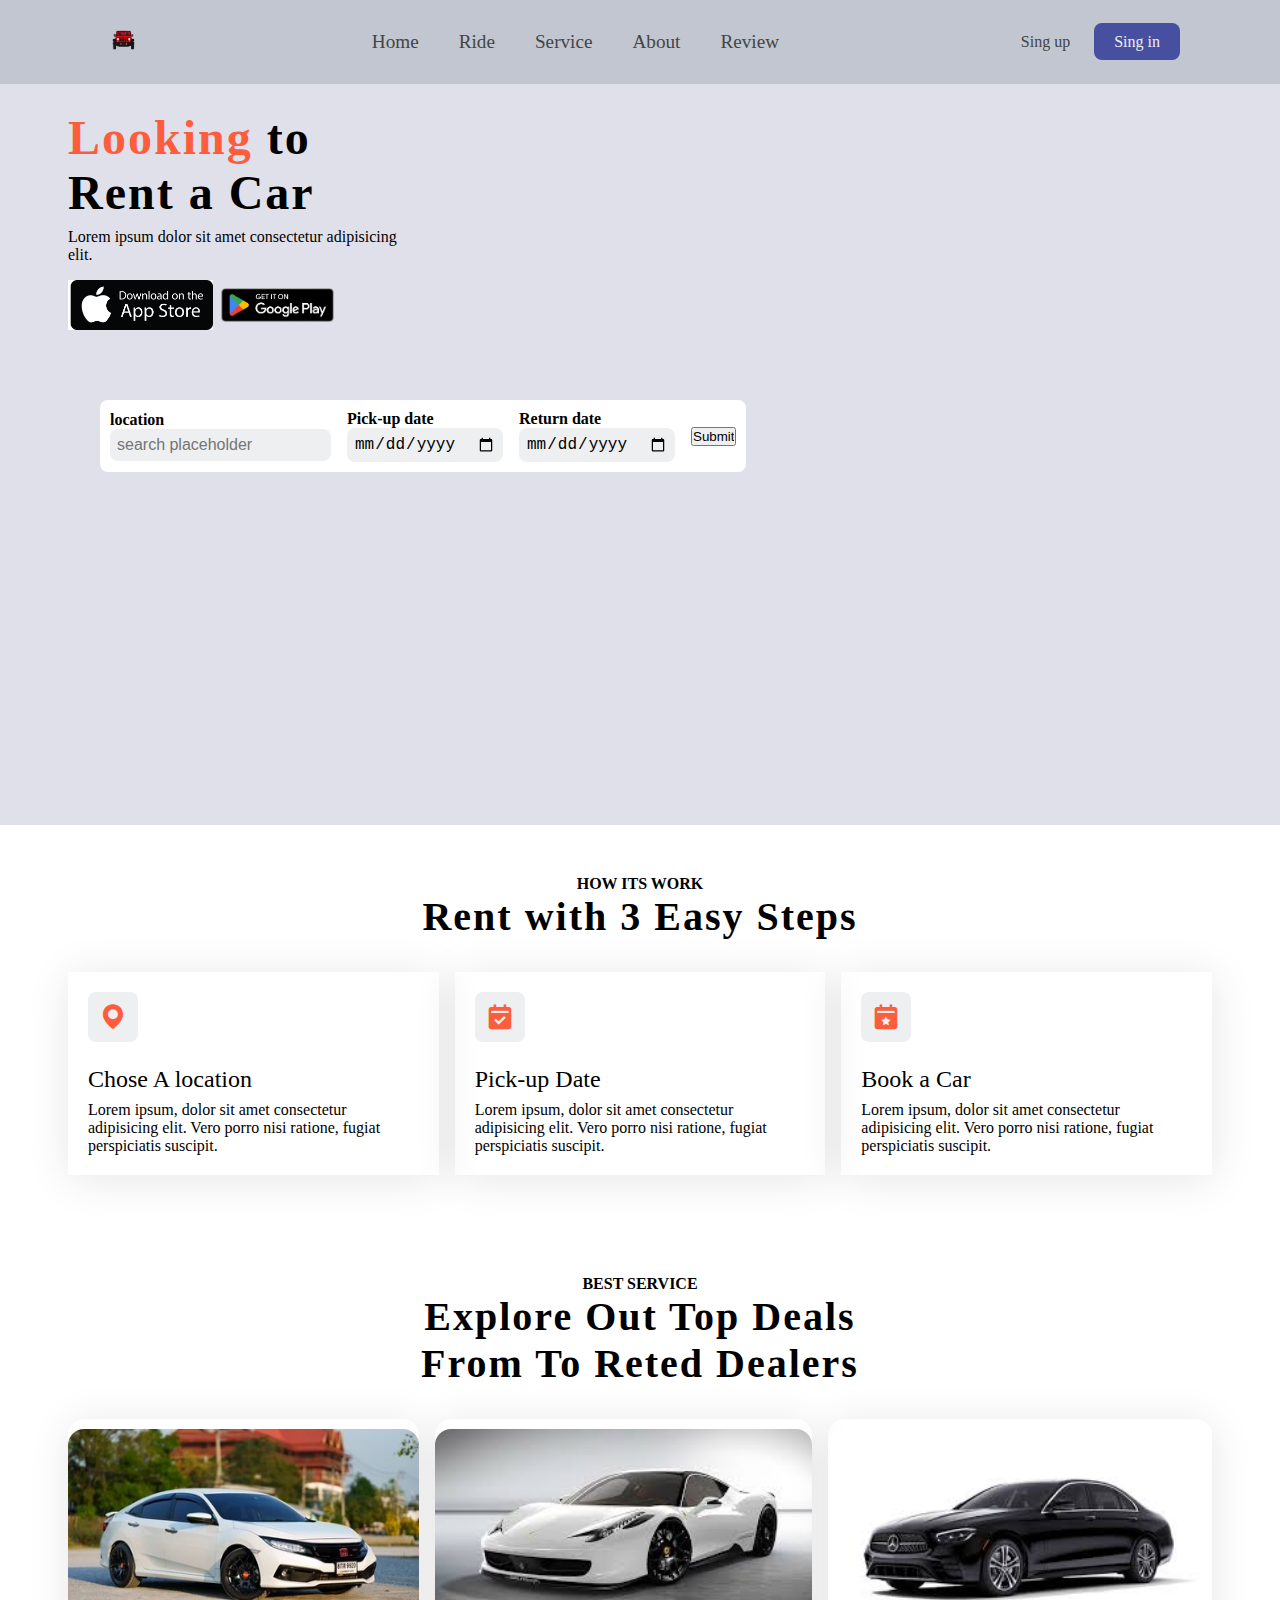
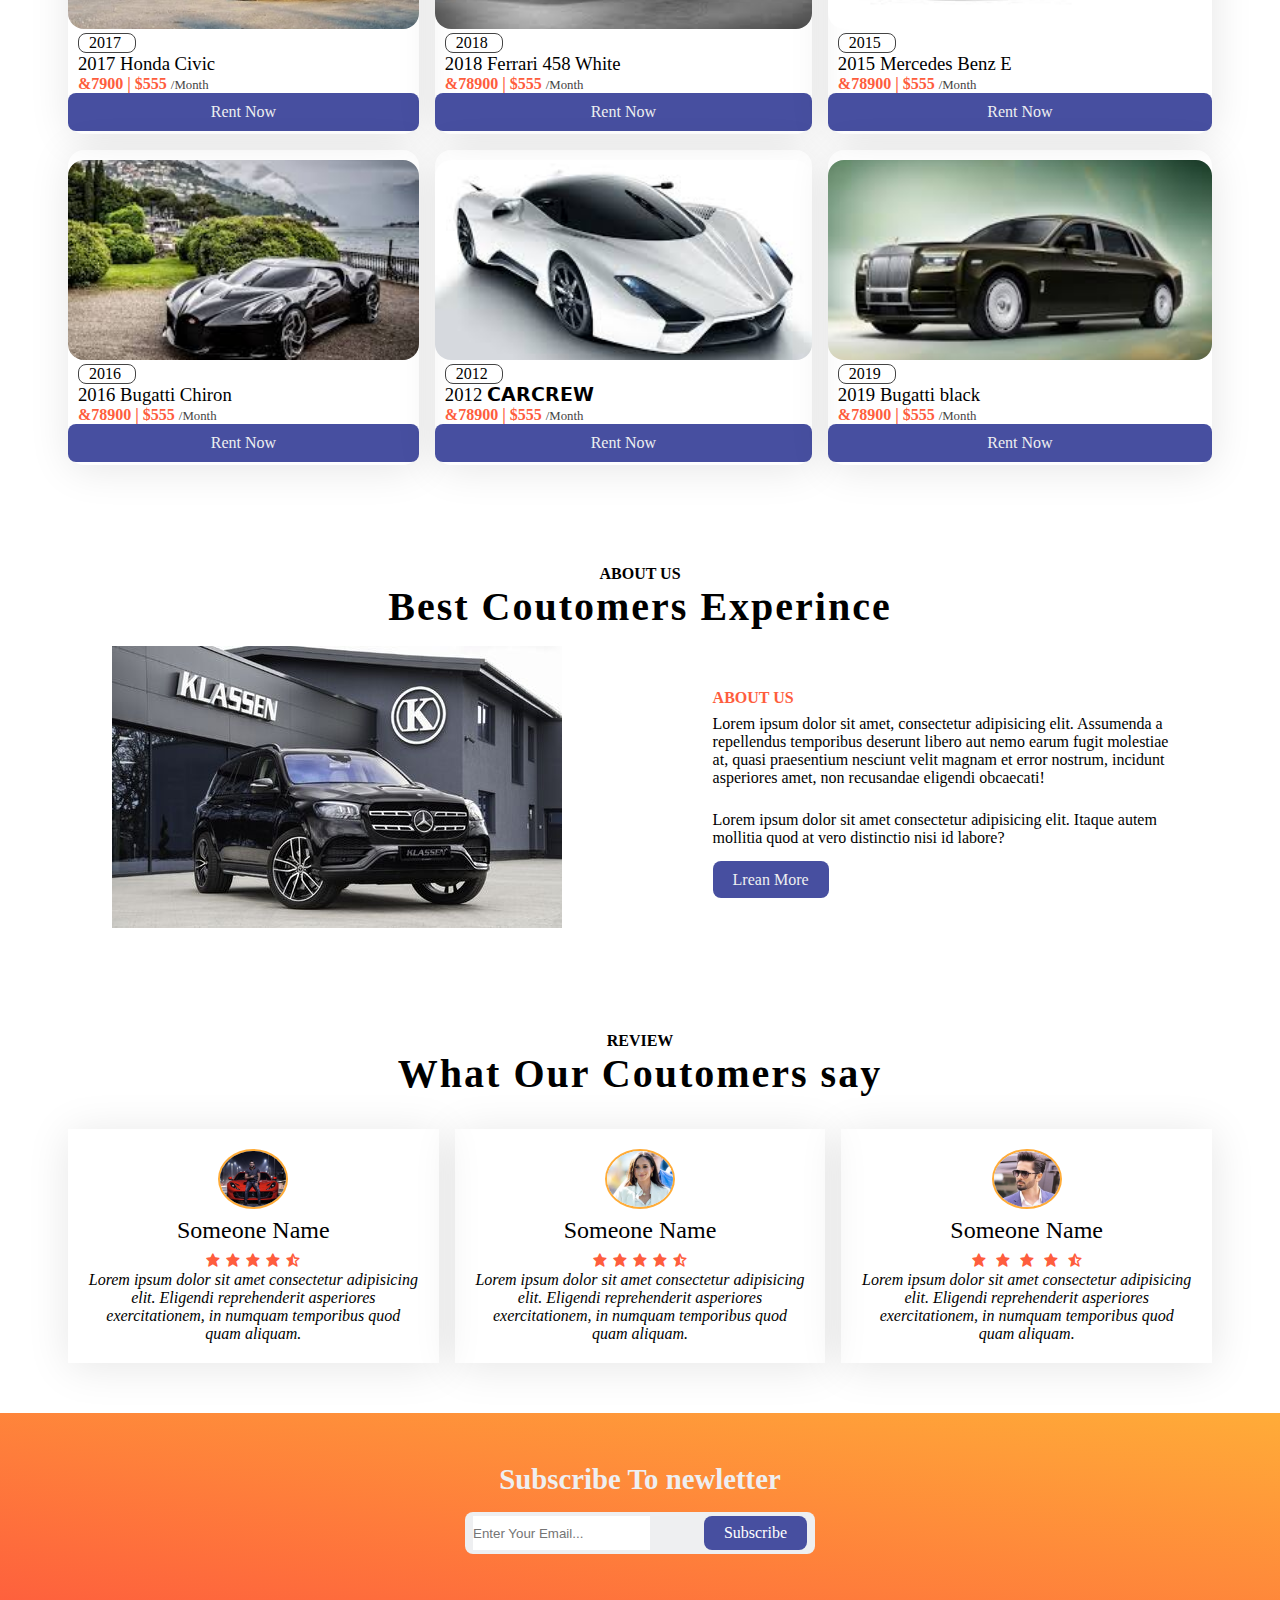
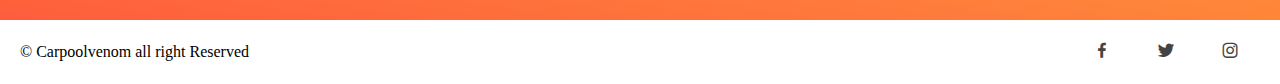
==== index.html @ 762aa26f "Rent-car-project" ====
<!DOCTYPE html>
<html lang="en">
<head>
    <meta charset="UTF-8">
    <meta name="viewport" content="width=device-width, initial-scale=1.0">
    <title>Rent-web-site</title>
    <link rel="stylesheet" href="./style.css">
    <link rel="stylesheet"
    href="https://cdn.jsdelivr.net/npm/boxicons@latest/css/boxicons.min.css">
</head>
<body>
<header>
    <a href="" class="logo"><img src="./images/6e56c86afd8ba5ae07a6a630b3729502-removebg-preview.png" alt=""></a>
    <div class="bx bx-menu" id="menu-icon">
    </div>
    <ul class="navbar">
      <li><a href="home">Home</a></li>
      <li><a href="ride">Ride</a></li>
      <li><a href="home">Service</a></li>
      <li><a href="home">About</a></li>
      <li><a href="home">Review</a></li>
    </ul>
    <div class="header-btn">
    <a href="#" class="sing-up">Sing up</a>
    <a href="#" class="sing-in">Sing in</a>
    </div>
</header>
   

<section class="home" id="home">
   
<div class="text">
   <h1><span>Looking</span> to <br>Rent a Car</h1>
   <p>Lorem ipsum dolor sit amet consectetur adipisicing <br> elit. </p>
   <div class="apps">
  <img src="./images/apple-app-store-logo.jpg" alt="">
  <img src="./images/en_badge_web_generic-removebg-preview.png" alt="">
   </div>
</div>
<div class="from-container">
<form action="">
    <div class="input-box">
     <span>location</span>
     <input type="search" name="" id="" placeholder="search placeholder">
    </div>
    <div class="input-box">
        <span>Pick-up date</span>
        <input type="date" name="" id="" >
       </div>
       <div class="input-box">
        <span>Return date</span>
        <input type="date" name="" id="" >
       </div>
       <input type="submit" name="" id="" class="btn">
</form>
</div>
<!-- <div class="jeep"><a href="#"><img src="./images/55142506_201302n-removebg-preview.png" alt=""></a></div> -->
</section>

 <!-- ----------------------------------------------------- -->

<section class="ride" id="ride">
    <div class="heading">
        <span>How its work</span>
        <h1>Rent with 3 Easy Steps</h1>
    </div>
         <div class="ride-container">
            <div class="box">
                <i class='bx bxs-map'></i>
                <h2>Chose A location</h2>
                <p>Lorem ipsum, dolor sit amet consectetur adipisicing elit. Vero porro nisi ratione, fugiat perspiciatis suscipit.</p>
            </div>

            <div class="box">
                <i class='bx bxs-calendar-check'></i>
                <h2>Pick-up Date</h2>
                <p>Lorem ipsum, dolor sit amet consectetur adipisicing elit. Vero porro nisi ratione, fugiat perspiciatis suscipit.</p>
            </div>

            <div class="box">
              <i class='bx bxs-calendar-star'></i>
                <h2>Book a Car</h2>
                <p>Lorem ipsum, dolor sit amet consectetur adipisicing elit. Vero porro nisi ratione, fugiat perspiciatis suscipit.</p>
            </div>
         </div>
</section>

<!-- ---------------------------------------- -->

<section class="Service" id="Service">
    <div class="heading">
        <span>Best Service</span>
        <h1>Explore Out Top Deals <br> From To Reted Dealers</h1>
    </div>
    <div class="Service-container">
        <div class="box">
            <div class="box-img">
                <img src="./images/car civic.jpg" alt="">
                <p>2017</p>
                <h3>2017 Honda Civic</h3>
                <h2>&7900 | $555 <span>/Month</span></h2>
                <a class="btn" href="#">Rent Now</a>
            </div>
        </div>
        <div class="box">
            <div class="box-img">
                <img src="./images/white car.jpg" alt="">
                <p>2018</p>
                <h3>2018 Ferrari 458 White</h3>
                <h2>&78900 | $555 <span>/Month</span></h2>
                <a class="btn" href="#">Rent Now</a>
            </div>
        </div>
        <div class="box">
            <div class="box-img">
                <img src="./images/marsadize.jpg" alt="">
                <p>2015</p>
                <h3>2015 Mercedes Benz E</h3>
                <h2>&78900 | $555 <span>/Month</span></h2>
                <a class="btn" href="#">Rent Now</a>
            </div>
        </div>
        <div class="box">
            <div class="box-img">
                <img  src="./images/images (1)bbbbb.jpg" alt="">
                <p>2016</p>
                <h3>2016 Bugatti Chiron</h3>
                <h2>&78900 | $555 <span>/Month</span></h2>
                <a class="btn" href="#">Rent Now</a>
            </div>
        </div>
        <div class="box">
            <div class="box-img">
                <img   src="./images/images (1)carrr.jpg" alt="">
                <p>2012</p>
                <h3>2012  𝗖𝗔𝗥𝗖𝗥𝗘𝗪</h3>
                <h2>&78900 | $555 <span>/Month</span></h2>
                <a class="btn" href="#">Rent Now</a>
            </div>
        </div>
        <div class="box">
            <div class="box-img">
                <img   src="./images/images (1)rrrrrrrr.jpg" alt="">
                <p>2019</p>
                <h3>2019 Bugatti black</h3>
                <h2>&78900 | $555 <span>/Month</span></h2>
                <a class="btn" href="#">Rent Now</a>
            </div>
        </div>
    </div>  
</section>

 <!-- ---------------------------------------- -->

 <section class="about" id="about">
 <div class="heading">
     <span>About Us</span>
     <h1>Best Coutomers Experince</h1>
 </div>
 <div class="about-container">
    <div class="about-img">
    <img src="./images/s07564hl6tf1sn6d6w7e8zga8bhethri.jpg" alt="">
  </div>
  <div class="about-text">
      <span>About US</span>
     
       <p>Lorem ipsum dolor sit amet, consectetur adipisicing elit. Assumenda a <br> repellendus temporibus deserunt libero aut nemo earum fugit molestiae <br> at, quasi praesentium nesciunt velit magnam et error nostrum, incidunt <br>asperiores amet, non recusandae eligendi obcaecati!</p>
        <p>Lorem ipsum dolor sit amet consectetur adipisicing elit. Itaque autem <br> mollitia quod at vero distinctio nisi id labore?</p>
       <a  class="btn" href="#">Lrean More</a>
    </div>
</div>
 </section>
     <!-- ----------------------------------------           -->

     <section class="Review" id="Review">
        <div class="heading">
            <span>Review</span>
            <h1>What Our Coutomers say</h1>
        </div>
        <div class="review-container">
            <div class="box">
                <div class="rev-img">
                    <img src="./images/Naseer-Khan_812-SuperFast.jpg" alt="">
                </div>
                <h2>Someone Name</h2>
                <div class="Stars">
                    <i class='bx bxs-star'></i>
                    <i class='bx bxs-star'></i>
                    <i class='bx bxs-star'></i>
                    <i class='bx bxs-star'></i>
                    <i class='bx bxs-star-half' ></i>
                </div>
                <p>Lorem ipsum dolor sit amet consectetur adipisicing elit. Eligendi reprehenderit asperiores exercitationem, in numquam temporibus quod quam aliquam.</p>

            </div>
            <div class="box">
                <div class="rev-img">
                    <img src="./images/woman.webp" alt="">
                </div>
                <h2>Someone Name</h2>
                <div class="Stars">
                    <i class='bx bxs-star'></i>
                    <i class='bx bxs-star'></i>
                    <i class='bx bxs-star'></i>
                    <i class='bx bxs-star'></i>
                    <i class='bx bxs-star-half' ></i>
                </div>
                <p>Lorem ipsum dolor sit amet consectetur adipisicing elit. Eligendi reprehenderit asperiores exercitationem, in numquam temporibus quod quam aliquam.</p>

            </div>
            <div class="box">
                <div class="rev-img">
                    <img src="./images/danish.jpg" alt="">
                </div>
                <h2>Someone Name</h2>
                <div class="Stars">
                    <div class='bx bxs-star'>
                    <i class='bx bxs-star'></i>
                    <i class='bx bxs-star'></i>
                    <i class='bx bxs-star'></i>
                    <i class='bx bxs-star-half' ></i>
                </div>
                <p>Lorem ipsum dolor sit amet consectetur adipisicing elit. Eligendi reprehenderit asperiores exercitationem, in numquam temporibus quod quam aliquam.</p>

            </div>
        </div>
     </section>


     <!-- ---------------------------------------- -->

     <section class="newletter">
        <h2>Subscribe To newletter</h2>
          <div class="box">
            <input type="text" placeholder="Enter Your Email...">
            <a class="btn" href="">Subscribe</a>
          </div>
      </section>
    <div class="copyright">
    <p>&#169  Carpoolvenom all right Reserved</p>
    <div class="social">
        <a href=""><i class='bx bxl-facebook'></i></a>
        <a href=""><i class='bx bxl-twitter'></i></a>
        <a href=""><i class='bx bxl-instagram'></i></a>
        <!-- <a href=""><i class='bx bxl-facebook'></i></a> -->
    </div>
    </div>

<script src="./script.js"></script>
</body>
</html>
---- style.css ----
*{
    margin: 0;
    padding: 0;
    box-sizing: border-box;
    scroll-padding-top:1rem ;
    scroll-behavior: smooth;
    list-style: none;
    text-decoration: none;
}
:root{
    --main-color:#fe5d3d;
    --second-color:#ffac38;
    --text-color:#444;
    --gradient:linear-gradient(#fe5d3d,#ffac38);
}
html::-webkit-scrollbar{
    width: 0.5rem;
}
html::-webkit-scrollbar-track{
background-color: transparent;
}
html::-webkit-scrollbar-thumb{
    background-color: var(--main-color);
    border-radius: 5rem;
}
/* section{
    padding:50px 68px;
}
.home{
    background-color: #e0e0ea;
    height: 85vh;
}
header{
    position: fixed;
    width: 100%;
    right: 0;
    top: 0;
    z-index: 1000;
    display: flex;
    align-items: center;
    justify-content: space-between;
    background-color: #c1c6d0;
    padding:15px 100px;
}
.logo img{
    width: 50px;
 
}
.navbar{
    display: flex;
}
.navbar li{
    position: relative;
}
.navbar a{
padding: 10px 20px;
    font-size: 1.2rem;
    color: var(--text-color);
    font-weight: 500;
}
.navbar a::after{
    content: '';
    width: 0 ;
    height: 3px;
    background: var(--gradient);
    position: absolute;
    bottom: -4px;
    left: 0;
    transition:  0.5s;

}
.navbar a:hover::after{
width: 100%;
}
#menu-icon{
    font-size: 24px;
    cursor: pointer;
    z-index: 10001;
    display: none;
}
.header-btn a{
    padding: 10px 20px;
    color: var(--text-color);
    font-weight: 500;
}
.header-btn .sing-in{
    background: #474fa0;
    color: #eeeff1;
    border-radius: 0.5rem;
}
.header-btn .sing-in:hover{
    background: var(--main-color);
} */
.home{
    display: flex;
    /* max-width: 100%; */
    position: relative;
    margin-top: 60px;
}
.jeep{
    display: flex;
    /* height: 100px; */
    margin-left: 100px;
    /* max-width: 100%; */

    animation-name: slidein;
animation-duration: 5s;
animation-delay: 2s;
animation-duration: right;
}

@keyframes slidein {
    0%{
        opacity: 0;
        transform: translateX(-100px);
    }
    80%{
        transform: translateX(-20px);
    }
    100%{
        opacity: 1;
        transform: translateX(-10px);
    }
}


.text h1 {
    font-size: 3rem;
    letter-spacing: 2px;
}
.text span{
    color: var(--main-color);
}.text p{
    margin: 00.5rem 0 1rem;
}
.apps{
    display: flex;
    height: 50px;
}
.app img{
    width: 100px;
    margin-right: 1rem;
    cursor: pointer;
height: 50px
}
.from-container{
    margin-top: 50px;
}
.from-container form{
    display: flex;
    flex-wrap: wrap;
    align-items: center;
    gap: 1rem;
    position: absolute;
    margin-top: 240px;
    /* ------------------------------------- */
    left: 100px;
    background: #fff;
    padding: 10px;
    border-radius: 0.5rem;
}
 .input-box{
    flex: 1 1 6rem;
    display: flex;
    flex-direction:column ;
} 
.input-box span{
    font-weight: 600;
}
.input-box input{
    padding: 7px;
    border: none;
    background: #eeeff1;
    border-radius: 0.5rem ;
    font-size: 1rem;
    border-radius:2px solid black;
} 

.heading{
    text-align: center;
}
.heading span{
    font-weight: 600;
    text-transform: uppercase;
}
.heading h1{
    font-size: 2.5rem;
    letter-spacing: 2px;
}

.ride-container{
    display: grid;
    align-items: center;
    grid-template-columns: repeat(auto-fit,minmax(250px,auto));
    gap: 1rem;
    margin-top: 2rem;
}
.ride-container .box{
   align-items: center;
    padding: 20px;
    box-shadow: 1px 4px 41px rgba(0, 0, 0, 0.1);
    border-radius: o.5rem;}
.ride-container .box:hover{
    background-color: #fe5d3d;
    color: #ffffff;
}
.ride-container .box .bx{
    font-size: 30px;
    padding: 10px;
    background: #eeeff1;
    border-radius: 0.5rem;
    color: var(--main-color);
}
.ride-container .box h2{
    font-size: 1.5rem;
    font-weight: 400;
    margin: 1.5rem 0 0.5rem;
}

.ride-container .box .bx:hover {
    background: var(--main-color);
    color: #eeeff1;
}

/* .Service{
    height: 100vh;
} */
.Service-container{
    display: grid;
    grid-template-columns: repeat(auto-fit,minmax(300px,auto));
    gap: 1rem;
    margin-top: 2rem;

}
.Service-container .box{
border-radius: 1rem;
    padding-bottom:105px ;
    padding-top:10px ;
    box-shadow:1px 4px 41px rgba(0, 0, 0, 0.1);
}
.Service-container .box .box-img{
   width: 100%;
   height: 200px;
}

.Service-container .box .box-img img{
    width: 100%;
    height: 100%;
    border-radius: 1rem;
    object-fit: top;
    object-fit: cover;
    object-fit: center;
}
.Service-container .box p{
    padding: 0 10px;
    border: 1px solid var(--text-color);
    width: 58px;
  border-radius: 0.5rem;
  /* margin: 1rem 0 1rem; */
  margin-left: 10px;
}
.Service-container .box h3{
    font-weight: 500;
    margin-left: 10px;
}
.Service-container .box h2{
    font-size: 1rem;
    font-weight: 600;
    color: var(--main-color);
    margin: 0.2 0 0.5rem;
    margin-left: 10px;
}
.Service-container .box h2 span{
    font-size: 0.8rem;
    font-weight: 500;
    color: var(--text-color);
}
.Service-container .box .btn{
    display: flex;
    justify-content: center;
    background:#474fa0;
    padding: 10px;
    border-radius: 0.5rem;
    color: #eeeff1;
}
.Service-container .box .btn:hover{
    background: var(--main-color);
    color: #eeeff1;
}

.about-container{
    display: flex;
  
    gap: 4rem;
    margin-top: 2rem;
    align-items: center;
    margin-top: 1rem;
    justify-content: space-around;
   
}
@media (max-width: 612px) {
    .about-container{
        flex-direction: column;
     }  
}

.about-text img{
    width: 100%;
}
.about-text span{
    font-weight: 600;
    text-transform: uppercase;
    color: var(--main-color);
}
.about-text p{
    margin: 0.5rem 0 1.5rem;
  
}
.about-text .btn{
    padding: 10px 20px;
    background: #474fa0;
    color: #eeeff1;
    border-radius: 0.5rem;
}
.about-text .btn:hover{
    background: var(--main-color);
}


.review-container{
    display: grid;
    grid-template-columns: repeat(auto-fit,minmax(250px,auto));
    gap: 1rem;
    margin-top: 2rem;
}
.rev-img{
    width: 70px;
    height: 60px;
}
.rev-img img{
    width: 100%;
    height: 100%;
    border-radius: 50%;
    object-fit: cover;
    object-position: center;
    border: 2px solid var(--second-color);
}
.review-container .box{
    display: flex;
    flex-direction: column;
    align-items: center;
    text-align: center;
    padding: 20px;
    box-shadow: 1px 4px 41px rgba(0, 0, 0, 0.1);
    border-radius: o.5rem;
}
.review-container .box h2{
    font-size: 1.5rem;
    font-weight: 400;
    margin: 0.5rem 0 0.5rem;
}
.review-container .box p{
    font-style: italic;
}
.review-container .box .Stars .bx{
    color: var(--main-color);
}

.newletter{
    background: linear-gradient(to top right , #fe5d3d , #ffac38);
    display: flex;
    flex-direction: column;
    align-items: center;
}
.newletter h2{
    color: #eeeff1;
    font-size: 1.8rem;

}
.newletter .box{
    margin: 1rem;
    background:#eeeff1;
    border-radius: 0.5rem;
    padding: 4px 8px;
    width: 350px;
    display: flex;
    justify-content: space-between;
}
.newletter .box input{
    border: none;
    outline: none;
}
.newletter .box .btn{
    padding: 8px 20px;
    background: #474fa0;
    color: #ffffff;
    border-radius: 0.5rem;
}

.copyright {
 padding: 20px;   
 display: flex;
 justify-content: space-between;
 align-items: center;

}
.social a{
    color: #444;
    padding: 10px;
    font-size: 20px;
    margin: 0 10px;
}



/* @media (min-width: 990px){
    header{
        padding: 17px 40px;
    }
    section{
        padding:50px 40px;
    }
}


@media (min-width: 880px){
    .home{
background-position:left ;
    }
    .from-container form{
        bottom: 0.2rem;
        left: 20px;
    }
}


 @media (min-width: 768px){ 
    .header{
        padding: 12px 40px;
    }
    #menu-icon{
        display: initial;
    }
    .sing-up{
        display: none;
    }
    .text h2{
        font-size: 2.5rem;
    }
    .home{
        grid-template-columns: 1fr;
    }
    .from-container form{
    position: unset;
    }
    header .navbar{
        position: absolute;
        top: -500px;
        left: 0;
        right: 0;
        display: flex;
        flex-direction: column;
        background: #fff;
        box-shadow: 0 4px 4px rgba(0, 0, 0, 0.1);
        transition: 0.2s ease;
        text-align: left;

    }
    .navbar .active{
        top: 100%;
    }
    .navbar a{
        padding: 1rem;
        border-left: 2px solid var(--main-color);
        margin: 1rem;
        display: block;
    }
    .navbar a:hover {
        color: #fff;
        background: var(--main-color);
        border: none;
    }
    .navbar a::after{
        display: none;
    }
    .heading span{
        font-size: 0.9rem;
        font-weight: 600;
    }
    .heading h1{
        font-size: 1.6rem;

    }
    .about-container{
        grid-template-columns: 1fr;
        text-align: center;
    }
    .about-img{
        padding: 1rem;
        order: 2;
    }
} 

 @media (min-width: 560px){
    .copyright{
        flex-direction: column;
    }
    .newletter .box{
        width: 280px;
     } 
} 

@media (min-width:340px){
    .header{
        padding: 3px 20px;
    }
    .logo img{
        width: 25px;
    }
    section{
        padding: 50px 14px;
    }
}  */






/* Base styles */
section {
    padding: 50px 68px;
}

.home {
    background-color: #e0e0ea;
    height: 85vh;
}

header {
    position: fixed;
    width: 100%;
    right: 0;
    top: 0;
    z-index: 1000;
    display: flex;
    align-items: center;
    justify-content: space-between;
    background-color: #c1c6d0;
    padding: 15px 100px;
}

.logo img {
    width: 50px;
}

.navbar {
    display: flex;
}

.navbar li {
    position: relative;
}

.navbar a {
    padding: 10px 20px;
    font-size: 1.2rem;
    color: var(--text-color);
    font-weight: 500;
}

.navbar a::after {
    content: '';
    width: 0;
    height: 3px;
    background: var(--gradient);
    position: absolute;
    bottom: -4px;
    left: 0;
    transition: 0.5s;
}

.navbar a:hover::after {
    width: 100%;
}

#menu-icon {
    font-size: 24px;
    cursor: pointer;
    z-index: 10001;
    display: none;
}

.header-btn a {
    padding: 10px 20px;
    color: var(--text-color);
    font-weight: 500;
}

.header-btn .sing-in {
    background: #474fa0;
    color: #eeeff1;
    border-radius: 0.5rem;
}

.header-btn .sing-in:hover {
    background: var(--main-color);
}

@media only screen and (max-width: 1024px) {
    header {
        padding: 15px 50px;
    }
}

@media only screen and (max-width: 768px) {
    header {
        padding: 15px 20px;
    }

    .navbar {
        display: none;
    }

    #menu-icon {
        display: block;
    }

    .navbar.active {
        display: flex;
        flex-direction: column;
        position: absolute;
        top: 100%;
        left: 0;
        width: 100%;
        background-color: #c1c6d0;
        z-index: 999;
    }

    .navbar.active li {
        margin: 10px 0;
    }

    .navbar.active a {
        padding: 10px;
        display: block;
    }
    /* .navbar.active a:hover{
        background: var(--main-color);
    } */
}
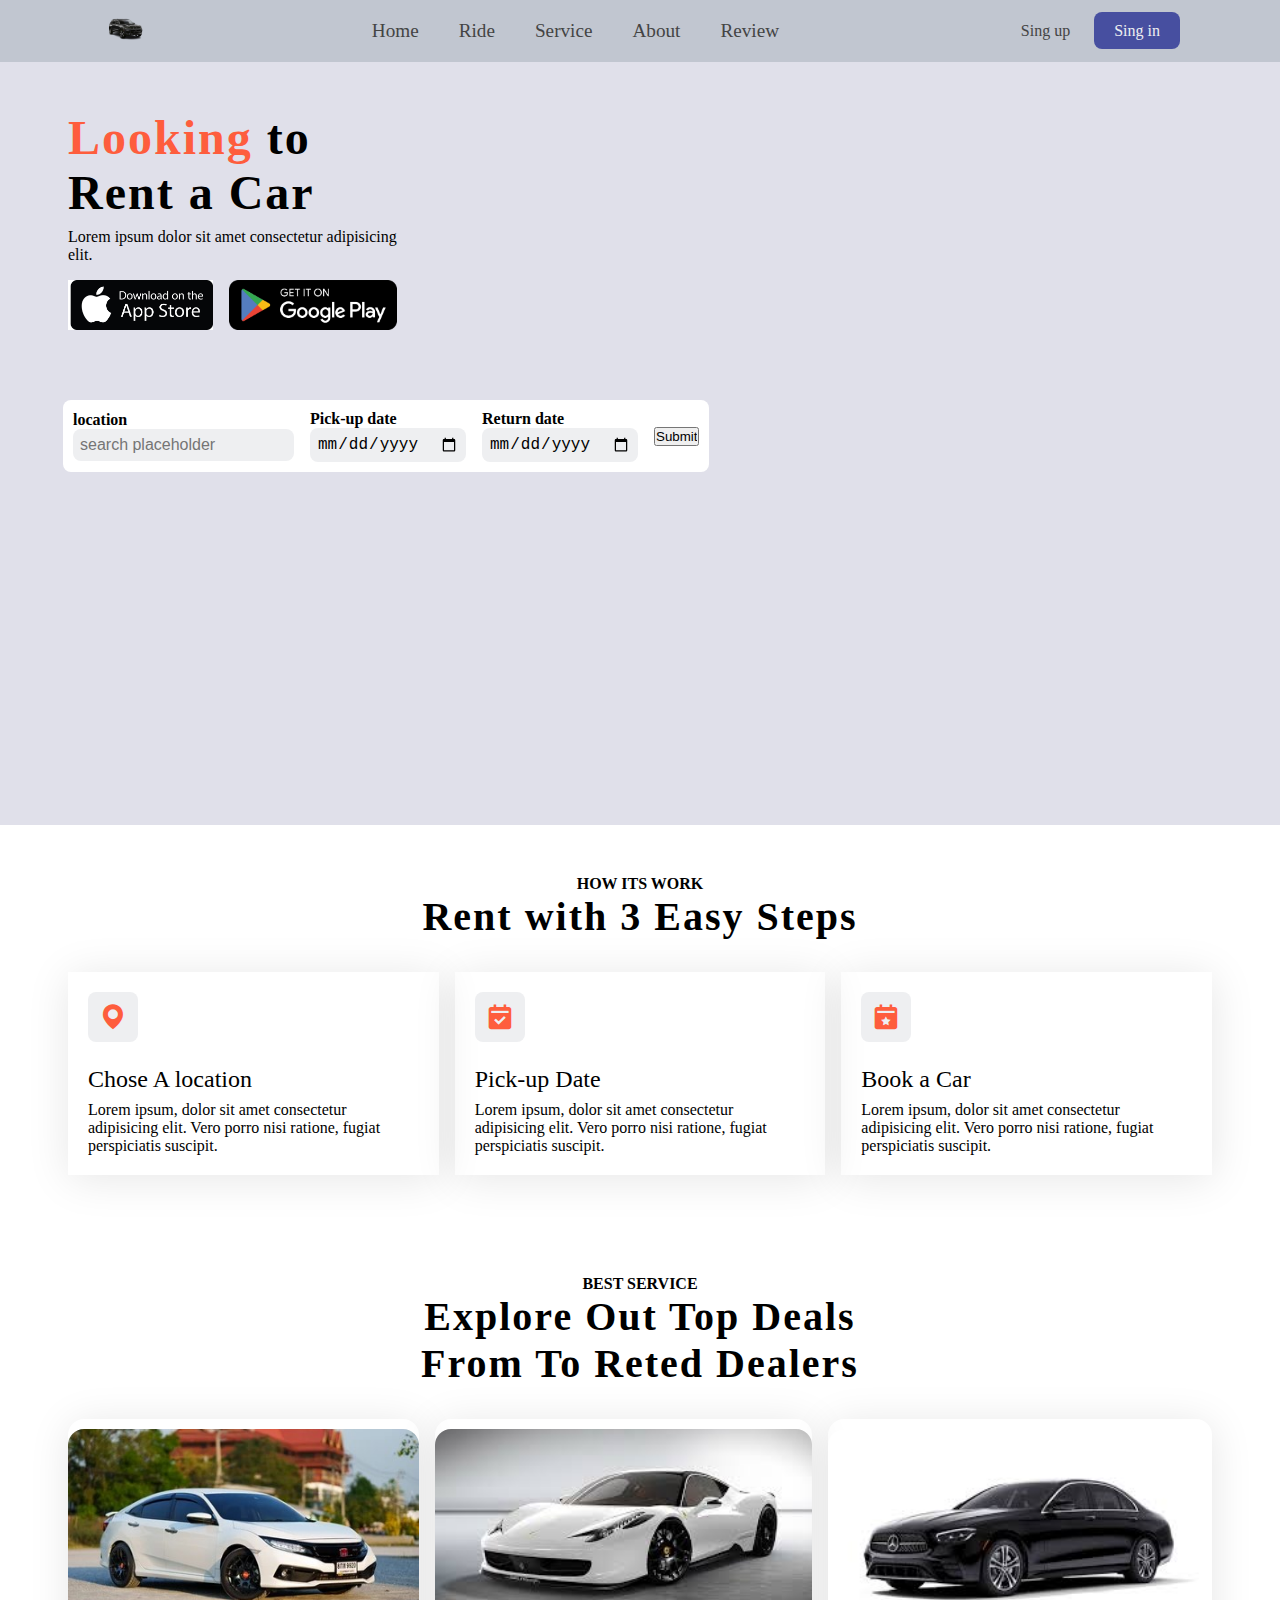
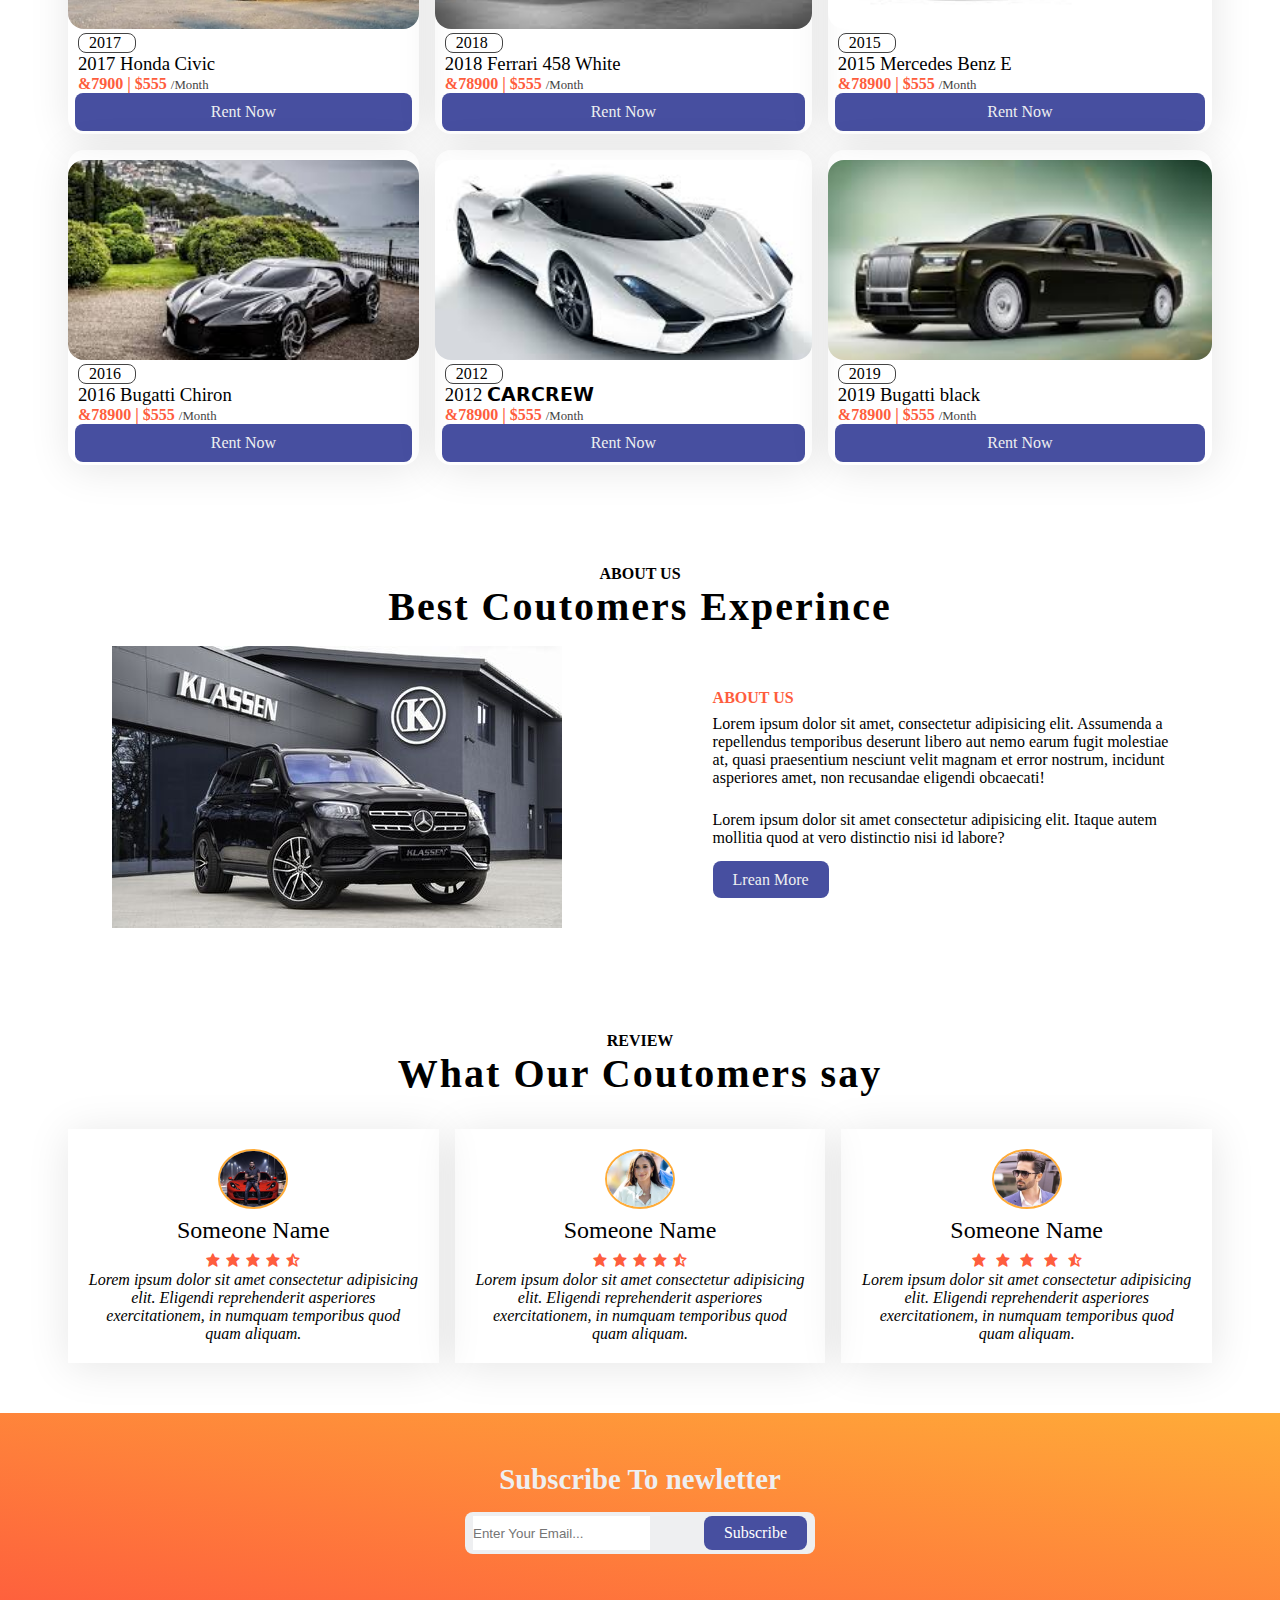
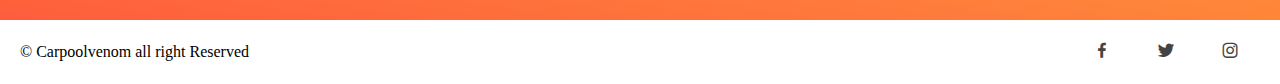
==== commit 60975af2: "final-project" ====
--- a/index.html
+++ b/index.html
@@ -10,7 +10,7 @@
 </head>
 <body>
 <header>
-    <a href="" class="logo"><img src="./images/6e56c86afd8ba5ae07a6a630b3729502-removebg-preview.png" alt=""></a>
+    <a href="" class="logo"><img src="./images/images-removebg-preview.png" alt=""></a>
     <div class="bx bx-menu" id="menu-icon">
     </div>
     <ul class="navbar">
@@ -34,7 +34,7 @@
    <p>Lorem ipsum dolor sit amet consectetur adipisicing <br> elit. </p>
    <div class="apps">
   <img src="./images/apple-app-store-logo.jpg" alt="">
-  <img src="./images/en_badge_web_generic-removebg-preview.png" alt="">
+  <img src="./images/1664287128google-play-store-logo-png.webp" alt="">
    </div>
 </div>
 <div class="from-container">
--- a/style.css
+++ b/style.css
@@ -97,6 +97,14 @@
     position: relative;
     margin-top: 60px;
 }
+@media (max-width: 612px) {
+    .home{ 
+        display: flex;
+        max-width: 100%;
+        position: relative;
+        margin-top: 60px;
+    } 
+}
 .jeep{
     display: flex;
     /* height: 100px; */
@@ -136,12 +144,13 @@
 .apps{
     display: flex;
     height: 50px;
+    gap: 1rem;
 }
 .app img{
     width: 100px;
     margin-right: 1rem;
     cursor: pointer;
-height: 50px
+/* height: 50px */
 }
 .from-container{
     margin-top: 50px;
@@ -154,7 +163,7 @@
     position: absolute;
     margin-top: 240px;
     /* ------------------------------------- */
-    left: 100px;
+    left: 63px;
     background: #fff;
     padding: 10px;
     border-radius: 0.5rem;
@@ -282,6 +291,9 @@
     padding: 10px;
     border-radius: 0.5rem;
     color: #eeeff1;
+    margin-left: 7px;
+    margin-right: 7px;
+    
 }
 .Service-container .box .btn:hover{
     background: var(--main-color);
@@ -616,6 +628,7 @@
 @media only screen and (max-width: 768px) {
     header {
         padding: 15px 20px;
+
     }
 
     .navbar {
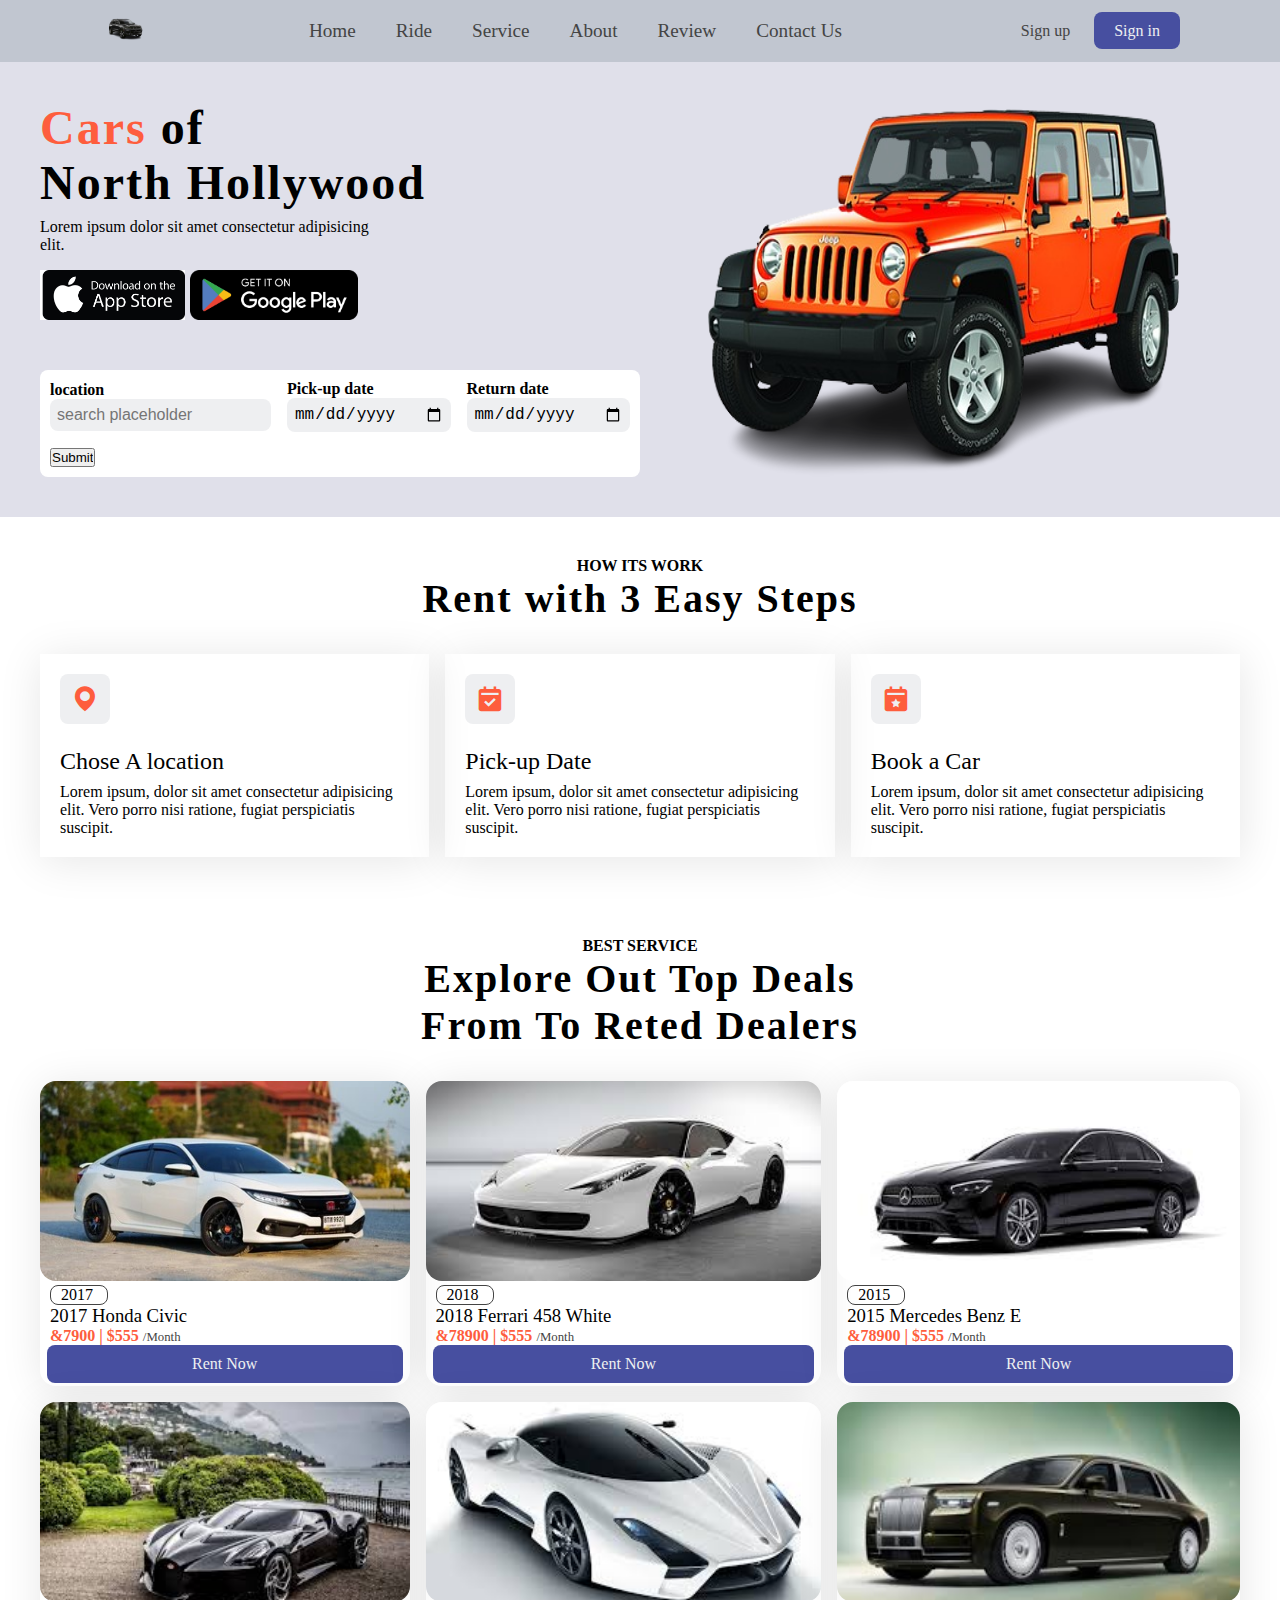
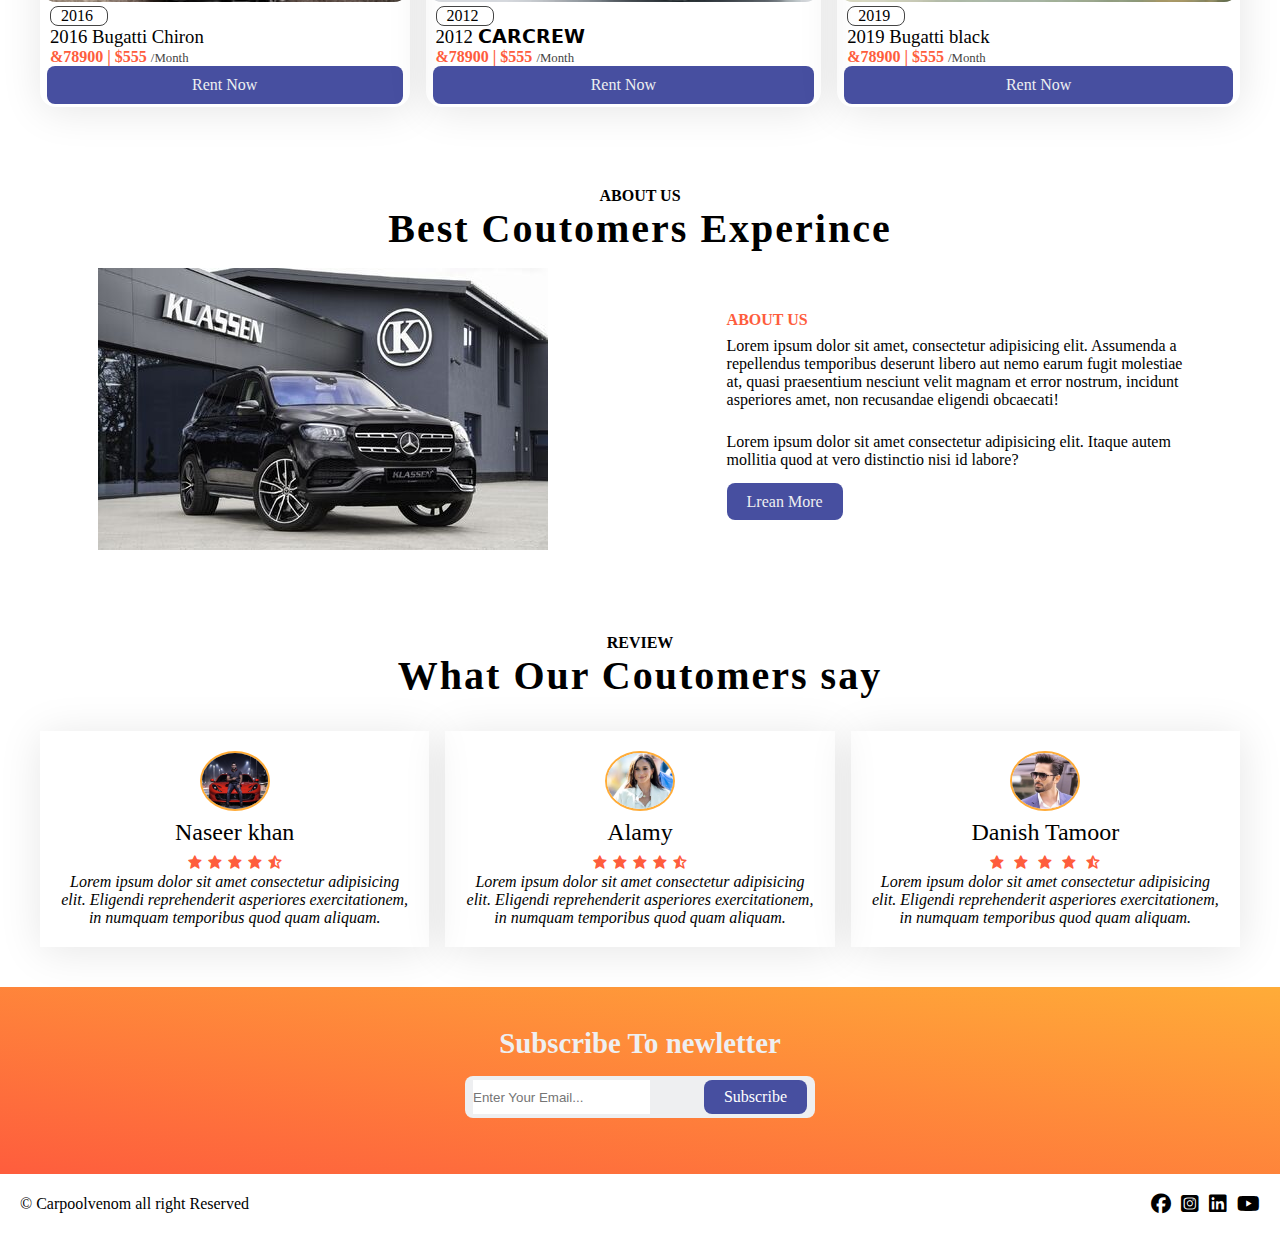
==== commit 2c5710c9: "change repo" ====
--- a/index.html
+++ b/index.html
@@ -4,7 +4,8 @@
     <meta charset="UTF-8">
     <meta name="viewport" content="width=device-width, initial-scale=1.0">
     <title>Rent-web-site</title>
-    <link rel="stylesheet" href="./style.css">
+    <link rel="stylesheet" href="./css/style.css">
+    <link rel="stylesheet" href="./css/all.min.css">
     <link rel="stylesheet"
     href="https://cdn.jsdelivr.net/npm/boxicons@latest/css/boxicons.min.css">
 </head>
@@ -14,47 +15,51 @@
     <div class="bx bx-menu" id="menu-icon">
     </div>
     <ul class="navbar">
-      <li><a href="home">Home</a></li>
-      <li><a href="ride">Ride</a></li>
-      <li><a href="home">Service</a></li>
-      <li><a href="home">About</a></li>
-      <li><a href="home">Review</a></li>
+      <li><a href="./index.html">Home</a></li>
+      <li><a href="./ride.html">Ride</a></li>
+      <li><a href="./service.html">Service</a></li>
+      <li><a href="./about.html">About</a></li>
+      <li><a href="./Review.html">Review</a></li>
+      <li><a href="./contact.html">Contact Us</a></li>
     </ul>
     <div class="header-btn">
-    <a href="#" class="sing-up">Sing up</a>
-    <a href="#" class="sing-in">Sing in</a>
+    <a href="#" class="sing-up">Sign up</a>
+    <a href="#" class="sing-in">Sign in</a>
     </div>
 </header>
    
 
 <section class="home" id="home">
-   
-<div class="text">
-   <h1><span>Looking</span> to <br>Rent a Car</h1>
-   <p>Lorem ipsum dolor sit amet consectetur adipisicing <br> elit. </p>
-   <div class="apps">
-  <img src="./images/apple-app-store-logo.jpg" alt="">
-  <img src="./images/1664287128google-play-store-logo-png.webp" alt="">
-   </div>
-</div>
-<div class="from-container">
-<form action="">
-    <div class="input-box">
-     <span>location</span>
-     <input type="search" name="" id="" placeholder="search placeholder">
-    </div>
-    <div class="input-box">
-        <span>Pick-up date</span>
-        <input type="date" name="" id="" >
-       </div>
-       <div class="input-box">
-        <span>Return date</span>
-        <input type="date" name="" id="" >
-       </div>
-       <input type="submit" name="" id="" class="btn">
-</form>
-</div>
-<!-- <div class="jeep"><a href="#"><img src="./images/55142506_201302n-removebg-preview.png" alt=""></a></div> -->
+ <div class="main-div">
+    <div class="text">
+        <h1><span>Cars </span> of <br> North Hollywood</h1>
+        <p>Lorem ipsum dolor sit amet consectetur adipisicing <br> elit. </p>
+        <div class="apps">
+         <img height="50px" src="./images/apple-app-store-logo.jpg" alt="">
+         <img height="50px" src="./images/1664287128google-play-store-logo-png.webp" alt="">
+          </div>
+     </div>
+     
+    <div class="from-container">
+        <form action="">
+            <div class="input-box">
+             <span>location</span>
+             <input type="search" name="" id="" placeholder="search placeholder">
+            </div>
+            <div class="input-box">
+                <span>Pick-up date</span>
+                <input type="date" name="" id="" >
+               </div>
+               <div class="input-box">
+                <span>Return date</span>
+                <input type="date" name="" id="" >
+               </div>
+               <input type="submit" name="" id="" class="btn">
+        </form>
+        </div>
+ </div>
+
+<div class="jeep"><a href="#"><img  src="./images/55142506_201302n-removebg-preview.png" alt=""></a></div>
 </section>
 
  <!-- ----------------------------------------------------- -->
@@ -159,7 +164,7 @@
  </div>
  <div class="about-container">
     <div class="about-img">
-    <img src="./images/s07564hl6tf1sn6d6w7e8zga8bhethri.jpg" alt="">
+    <img width="100%" src="./images/s07564hl6tf1sn6d6w7e8zga8bhethri.jpg" alt="">
   </div>
   <div class="about-text">
       <span>About US</span>
@@ -182,7 +187,7 @@
                 <div class="rev-img">
                     <img src="./images/Naseer-Khan_812-SuperFast.jpg" alt="">
                 </div>
-                <h2>Someone Name</h2>
+                <h2>Naseer khan</h2>
                 <div class="Stars">
                     <i class='bx bxs-star'></i>
                     <i class='bx bxs-star'></i>
@@ -197,7 +202,7 @@
                 <div class="rev-img">
                     <img src="./images/woman.webp" alt="">
                 </div>
-                <h2>Someone Name</h2>
+                <h2>Alamy</h2>
                 <div class="Stars">
                     <i class='bx bxs-star'></i>
                     <i class='bx bxs-star'></i>
@@ -212,7 +217,7 @@
                 <div class="rev-img">
                     <img src="./images/danish.jpg" alt="">
                 </div>
-                <h2>Someone Name</h2>
+                <h2>Danish Tamoor</h2>
                 <div class="Stars">
                     <div class='bx bxs-star'>
                     <i class='bx bxs-star'></i>
@@ -239,13 +244,13 @@
     <div class="copyright">
     <p>&#169  Carpoolvenom all right Reserved</p>
     <div class="social">
-        <a href=""><i class='bx bxl-facebook'></i></a>
-        <a href=""><i class='bx bxl-twitter'></i></a>
-        <a href=""><i class='bx bxl-instagram'></i></a>
-        <!-- <a href=""><i class='bx bxl-facebook'></i></a> -->
-    </div>
-    </div>
-
-<script src="./script.js"></script>
+        <i class="fa-brands fa-facebook" style="font-size: 20px;"></i>
+        <i class="fa-brands fa-square-instagram" style="font-size: 20px;"></i>
+        <i class="fa-brands fa-linkedin" style="font-size: 20px;"></i>
+        <i class="fa-brands fa-youtube" style="font-size: 20px;"></i>
+    </div>
+    </div>
+
+<script src="./js/script.js"></script>
 </body>
 </html>--- a/css/style.css
+++ b/css/style.css
@@ -0,0 +1,529 @@
+*{
+    margin: 0;
+    padding: 0;
+    box-sizing: border-box;
+    scroll-padding-top:1rem ;
+    scroll-behavior: smooth;
+    list-style: none;
+    text-decoration: none;
+}
+:root{
+    --main-color:#fe5d3d;
+    --second-color:#ffac38;
+    --text-color:#444;
+    --gradient:linear-gradient(#fe5d3d,#ffac38);
+}
+html::-webkit-scrollbar{
+    width: 0.5rem;
+}
+html::-webkit-scrollbar-track{
+background-color: transparent;
+}
+html::-webkit-scrollbar-thumb{
+    background-color: var(--main-color);
+    border-radius: 5rem;
+}
+section {
+    padding: 40px 40px;
+}
+
+/* .home {
+    background-color: #e0e0ea;
+
+   
+} */
+
+header {
+    position: fixed;
+    width: 100%;
+    right: 0;
+    top: 0;
+    z-index: 1000;
+    display: flex;
+    align-items: center;
+    justify-content: space-between;
+    background-color: #c1c6d0;
+    padding: 15px 100px;
+}
+
+.logo img {
+    width: 50px;
+}
+
+.navbar {
+    display: flex;
+}
+
+.navbar li {
+    position: relative;
+}
+
+.navbar a {
+    padding: 10px 20px;
+    font-size: 1.2rem;
+    color: var(--text-color);
+    font-weight: 500;
+}
+
+.navbar a::after {
+    content: '';
+    width: 0;
+    height: 3px;
+    position: absolute;
+    bottom: -4px;
+    left: 0;
+    transition: 0.5s;
+}
+
+.navbar a:hover::after {
+    width: 100%;
+    background: var(--main-color);
+}
+
+#menu-icon {
+    font-size: 24px;
+    cursor: pointer;
+    z-index: 10001;
+    display: none;
+}
+
+.header-btn a {
+    padding: 10px 20px;
+    color: var(--text-color);
+    font-weight: 500;
+}
+
+.header-btn .sing-in {
+    background: #474fa0;
+    color: #eeeff1;
+    border-radius: 0.5rem;
+}
+
+.header-btn .sing-in:hover {
+    background: var(--main-color);
+}
+
+@media only screen and (max-width: 1024px) {
+    header {
+        padding: 15px 50px;
+    }
+}
+
+@media only screen and (max-width: 768px) {
+    header {
+        padding: 15px 30px;
+
+    }
+
+    .navbar {
+        display: none;
+    }
+
+    #menu-icon {
+        display: block;
+    }
+
+    .navbar.active {
+        display: flex;
+        flex-direction: column;
+        position: absolute;
+        top: 100%;
+        left: 0;
+        width: 100%;
+        background-color: #c1c6d0;
+        z-index: 999;
+    }
+
+    .navbar.active li {
+        margin: 10px 0;
+    }
+
+    .navbar.active a {
+        padding: 10px;
+        display: block;
+    }
+
+}
+
+
+.main-div{
+    /* display: flex; */
+    width: 100%;
+}
+.home{
+    background-color: #e0e0ea;
+
+    display: flex;
+    
+    margin-top: 60px;
+    width: 100%;
+    max-width: 100%;
+}
+@media (max-width: 608px) {
+    .home{ 
+        background-color: #e0e0ea;
+
+        display: flex;
+        /* max-width: 100%;
+        width: 100%; */
+        margin-top: 60px;
+        flex-direction: column-reverse;
+        width: 100%;
+    max-width: 100%;
+    } 
+}
+.jeep{
+    display: flex;
+    max-width: 100%;
+    width: 100%;
+
+
+
+    animation-name: slidein;
+animation-duration: 5s;
+animation-delay: 2s;
+animation-duration: right;
+}
+.jeep img{
+    height: 100%;
+    max-width: 100%;
+}
+@media (max-width:608) {
+    .jeep{
+        display: flex;
+        max-width: 100%;
+        width: 100%;
+    
+    
+    
+        animation-name: slidein;
+    animation-duration: 5s;
+    animation-delay: 2s;
+    animation-duration: right;
+   
+    }
+  
+    
+
+}
+
+@keyframes slidein {
+    0%{
+        opacity: 0;
+        transform: translateX(-100px);
+    }
+    80%{
+        transform: translateX(-20px);
+    }
+    100%{
+        opacity: 1;
+        transform: translateX(-10px);
+    }
+}
+
+
+ .text h1 {
+    font-size: 3rem;
+    letter-spacing: 2px;
+} 
+.text span{
+    color: var(--main-color);
+}.text p{
+    margin: 00.5rem 0 1rem;
+} 
+ .apps{
+    display: flex;
+    flex-wrap: wrap;
+
+    /* height: 50px; */
+    gap: 5px; 
+ } 
+ @media (max-width:608) {
+    .apps{
+        display: flex;
+        flex-wrap: wrap;
+        height: 50px;
+        /* gap: 5px;  */
+        flex-direction: column-reverse;
+     } 
+ }
+.app img{
+    width: 100%;
+    margin-right: 1rem;
+    cursor: pointer; 
+}  
+.from-container{
+    margin-top: 50px;
+} 
+ .from-container form{
+    display: flex;
+    flex-wrap: wrap;
+    align-items: center;
+    gap: 1rem;
+    /* position: absolute; */
+ 
+    left: 60px;
+    background: #fff;
+    padding: 10px;
+    border-radius: 0.5rem;
+}
+ .input-box{
+    flex: 1 1 6rem;
+    display: flex;
+    flex-direction:column ;
+} 
+.input-box span{
+    font-weight: 600;
+}
+.input-box input{
+    padding: 7px;
+    border: none;
+    background: #eeeff1;
+    border-radius: 0.5rem ;
+    font-size: 1rem;
+    border-radius:2px solid black;
+}  
+
+.heading{
+    text-align: center;
+}
+.heading span{
+    font-weight: 600;
+    text-transform: uppercase;
+}
+.heading h1{
+    font-size: 2.5rem;
+    letter-spacing: 2px;
+}
+
+.ride-container{
+    display: grid;
+    align-items: center;
+    grid-template-columns: repeat(auto-fit,minmax(250px,auto));
+    gap: 1rem;
+    margin-top: 2rem;
+}
+.ride-container .box{
+   align-items: center;
+    padding: 20px;
+    box-shadow: 1px 4px 41px rgba(0, 0, 0, 0.1);
+    border-radius: o.5rem;}
+.ride-container .box:hover{
+    background-color: #fe5d3d;
+    color: #ffffff;
+}
+.ride-container .box .bx{
+    font-size: 30px;
+    padding: 10px;
+    background: #eeeff1;
+    border-radius: 0.5rem;
+    color: var(--main-color);
+}
+.ride-container .box h2{
+    font-size: 1.5rem;
+    font-weight: 400;
+    margin: 1.5rem 0 0.5rem;
+}
+
+.ride-container .box .bx:hover {
+    background: var(--main-color);
+    color: #eeeff1;
+}
+
+/* .Service{
+    height: 100vh;
+} */
+.Service-container{
+    display: grid;
+    grid-template-columns: repeat(auto-fit,minmax(300px,auto));
+    gap: 1rem;
+    margin-top: 2rem;
+    width: 100%;
+
+}
+.Service-container .box{
+border-radius: 1rem;
+    padding-bottom:105px ;
+    /* padding-top:10px ; */
+    box-shadow:1px 4px 41px rgba(0, 0, 0, 0.1);
+}
+.Service-container .box .box-img{
+   width: 100%;
+   height: 200px;
+}
+
+.Service-container .box .box-img img{
+    width: 100%;
+    height: 100%;
+    border-radius: 1rem;
+    object-fit: top;
+    object-fit: cover;
+    object-fit: center;
+}
+.Service-container .box p{
+    padding: 0 10px;
+    border: 1px solid var(--text-color);
+    width: 58px;
+  border-radius: 0.5rem;
+  /* margin: 1rem 0 1rem; */
+  margin-left: 10px;
+}
+.Service-container .box h3{
+    font-weight: 500;
+    margin-left: 10px;
+}
+.Service-container .box h2{
+    font-size: 1rem;
+    font-weight: 600;
+    color: var(--main-color);
+    margin: 0.2 0 0.5rem;
+    margin-left: 10px;
+}
+.Service-container .box h2 span{
+    font-size: 0.8rem;
+    font-weight: 500;
+    color: var(--text-color);
+}
+.Service-container .box .btn{
+    display: flex;
+    justify-content: center;
+    background:#474fa0;
+    border-radius: 0.5rem;
+    color: #eeeff1;
+    margin-left: 7px;
+    margin-right: 7px;
+    padding: 10px;
+}
+.Service-container .box .btn:hover{
+    background: var(--main-color);
+    color: #eeeff1;
+}
+
+.about-container{
+    display: flex;
+  
+    gap: 4rem;
+    margin-top: 2rem;
+    align-items: center;
+    margin-top: 1rem;
+    justify-content: space-around;
+   
+}
+@media (max-width: 612px) {
+    .about-container{
+        flex-direction: column;
+     }  
+}
+
+.about-text img{
+    width: 100%;
+}
+.about-text span{
+    font-weight: 600;
+    text-transform: uppercase;
+    color: var(--main-color);
+}
+.about-text p{
+    margin: 0.5rem 0 1.5rem;
+  
+}
+.about-text .btn{
+    padding: 10px 20px;
+    background: #474fa0;
+    color: #eeeff1;
+    border-radius: 0.5rem;
+}
+.about-text .btn:hover{
+    background: var(--main-color);
+}
+
+
+.review-container{
+    display: grid;
+    grid-template-columns: repeat(auto-fit,minmax(250px,auto));
+    gap: 1rem;
+    margin-top: 2rem;
+}
+.rev-img{
+    width: 70px;
+    height: 60px;
+
+}
+.rev-img img{
+    width: 100%;
+    height: 100%;
+    border-radius: 50%;
+    object-fit: cover;
+    object-position: center;
+    border: 2px solid var(--second-color);
+}
+.review-container .box{
+    display: flex;
+    flex-direction: column;
+    align-items: center;
+    text-align: center;
+    padding: 20px;
+    box-shadow: 1px 4px 41px rgba(0, 0, 0, 0.1);
+    border-radius: o.5rem;
+}
+.review-container .box h2{
+    font-size: 1.5rem;
+    font-weight: 400;
+    margin: 0.5rem 0 0.5rem;
+}
+.review-container .box p{
+    font-style: italic;
+}
+.review-container .box .Stars .bx{
+    color: var(--main-color);
+}
+
+.newletter{
+    background: linear-gradient(to top right , #fe5d3d , #ffac38);
+    display: flex;
+    flex-direction: column;
+    align-items: center;
+}
+.newletter h2{
+    color: #eeeff1;
+    font-size: 1.8rem;
+
+}
+.newletter .box{
+    margin: 1rem;
+    background:#eeeff1;
+    border-radius: 0.5rem;
+    padding: 4px 8px;
+    width: 350px;
+    display: flex;
+    justify-content: space-between;
+}
+.newletter .box input{
+    border: none;
+    outline: none;
+}
+.newletter .box .btn{
+    padding: 8px 20px;
+    background: #474fa0;
+    color: #ffffff;
+    border-radius: 0.5rem;
+}
+
+.copyright {
+ padding: 20px;   
+ display: flex;
+ justify-content: space-between;
+ align-items: center;
+
+}
+.social{
+    gap: 10px;
+    display: flex;
+}
+
+
+
+
+
+
+
--- a/css/all.min.css
+++ b/css/all.min.css
@@ -0,0 +1,9 @@
+/*!
+ * Font Awesome Free 6.5.2 by @fontawesome - https://fontawesome.com
+ * License - https://fontawesome.com/license/free (Icons: CC BY 4.0, Fonts: SIL OFL 1.1, Code: MIT License)
+ * Copyright 2024 Fonticons, Inc.
+ */
+.fa{font-family:var(--fa-style-family,"Font Awesome 6 Free");font-weight:var(--fa-style,900)}.fa,.fa-brands,.fa-classic,.fa-regular,.fa-sharp,.fa-solid,.fab,.far,.fas{-moz-osx-font-smoothing:grayscale;-webkit-font-smoothing:antialiased;display:var(--fa-display,inline-block);font-style:normal;font-variant:normal;line-height:1;text-rendering:auto}.fa-classic,.fa-regular,.fa-solid,.far,.fas{font-family:"Font Awesome 6 Free"}.fa-brands,.fab{font-family:"Font Awesome 6 Brands"}.fa-1x{font-size:1em}.fa-2x{font-size:2em}.fa-3x{font-size:3em}.fa-4x{font-size:4em}.fa-5x{font-size:5em}.fa-6x{font-size:6em}.fa-7x{font-size:7em}.fa-8x{font-size:8em}.fa-9x{font-size:9em}.fa-10x{font-size:10em}.fa-2xs{font-size:.625em;line-height:.1em;vertical-align:.225em}.fa-xs{font-size:.75em;line-height:.08333em;vertical-align:.125em}.fa-sm{font-size:.875em;line-height:.07143em;vertical-align:.05357em}.fa-lg{font-size:1.25em;line-height:.05em;vertical-align:-.075em}.fa-xl{font-size:1.5em;line-height:.04167em;vertical-align:-.125em}.fa-2xl{font-size:2em;line-height:.03125em;vertical-align:-.1875em}.fa-fw{text-align:center;width:1.25em}.fa-ul{list-style-type:none;margin-left:var(--fa-li-margin,2.5em);padding-left:0}.fa-ul>li{position:relative}.fa-li{left:calc(var(--fa-li-width, 2em)*-1);position:absolute;text-align:center;width:var(--fa-li-width,2em);line-height:inherit}.fa-border{border-radius:var(--fa-border-radius,.1em);border:var(--fa-border-width,.08em) var(--fa-border-style,solid) var(--fa-border-color,#eee);padding:var(--fa-border-padding,.2em .25em .15em)}.fa-pull-left{float:left;margin-right:var(--fa-pull-margin,.3em)}.fa-pull-right{float:right;margin-left:var(--fa-pull-margin,.3em)}.fa-beat{-webkit-animation-name:fa-beat;animation-name:fa-beat;-webkit-animation-delay:var(--fa-animation-delay,0s);animation-delay:var(--fa-animation-delay,0s);-webkit-animation-direction:var(--fa-animation-direction,normal);animation-direction:var(--fa-animation-direction,normal);-webkit-animation-duration:var(--fa-animation-duration,1s);animation-duration:var(--fa-animation-duration,1s);-webkit-animation-iteration-count:var(--fa-animation-iteration-count,infinite);animation-iteration-count:var(--fa-animation-iteration-count,infinite);-webkit-animation-timing-function:var(--fa-animation-timing,ease-in-out);animation-timing-function:var(--fa-animation-timing,ease-in-out)}.fa-bounce{-webkit-animation-name:fa-bounce;animation-name:fa-bounce;-webkit-animation-delay:var(--fa-animation-delay,0s);animation-delay:var(--fa-animation-delay,0s);-webkit-animation-direction:var(--fa-animation-direction,normal);animation-direction:var(--fa-animation-direction,normal);-webkit-animation-duration:var(--fa-animation-duration,1s);animation-duration:var(--fa-animation-duration,1s);-webkit-animation-iteration-count:var(--fa-animation-iteration-count,infinite);animation-iteration-count:var(--fa-animation-iteration-count,infinite);-webkit-animation-timing-function:var(--fa-animation-timing,cubic-bezier(.28,.84,.42,1));animation-timing-function:var(--fa-animation-timing,cubic-bezier(.28,.84,.42,1))}.fa-fade{-webkit-animation-name:fa-fade;animation-name:fa-fade;-webkit-animation-iteration-count:var(--fa-animation-iteration-count,infinite);animation-iteration-count:var(--fa-animation-iteration-count,infinite);-webkit-animation-timing-function:var(--fa-animation-timing,cubic-bezier(.4,0,.6,1));animation-timing-function:var(--fa-animation-timing,cubic-bezier(.4,0,.6,1))}.fa-beat-fade,.fa-fade{-webkit-animation-delay:var(--fa-animation-delay,0s);animation-delay:var(--fa-animation-delay,0s);-webkit-animation-direction:var(--fa-animation-direction,normal);animation-direction:var(--fa-animation-direction,normal);-webkit-animation-duration:var(--fa-animation-duration,1s);animation-duration:var(--fa-animation-duration,1s)}.fa-beat-fade{-webkit-animation-name:fa-beat-fade;animation-name:fa-beat-fade;-webkit-animation-iteration-count:var(--fa-animation-iteration-count,infinite);animation-iteration-count:var(--fa-animation-iteration-count,infinite);-webkit-animation-timing-function:var(--fa-animation-timing,cubic-bezier(.4,0,.6,1));animation-timing-function:var(--fa-animation-timing,cubic-bezier(.4,0,.6,1))}.fa-flip{-webkit-animation-name:fa-flip;animation-name:fa-flip;-webkit-animation-delay:var(--fa-animation-delay,0s);animation-delay:var(--fa-animation-delay,0s);-webkit-animation-direction:var(--fa-animation-direction,normal);animation-direction:var(--fa-animation-direction,normal);-webkit-animation-duration:var(--fa-animation-duration,1s);animation-duration:var(--fa-animation-duration,1s);-webkit-animation-iteration-count:var(--fa-animation-iteration-count,infinite);animation-iteration-count:var(--fa-animation-iteration-count,infinite);-webkit-animation-timing-function:var(--fa-animation-timing,ease-in-out);animation-timing-function:var(--fa-animation-timing,ease-in-out)}.fa-shake{-webkit-animation-name:fa-shake;animation-name:fa-shake;-webkit-animation-duration:var(--fa-animation-duration,1s);animation-duration:var(--fa-animation-duration,1s);-webkit-animation-iteration-count:var(--fa-animation-iteration-count,infinite);animation-iteration-count:var(--fa-animation-iteration-count,infinite);-webkit-animation-timing-function:var(--fa-animation-timing,linear);animation-timing-function:var(--fa-animation-timing,linear)}.fa-shake,.fa-spin{-webkit-animation-delay:var(--fa-animation-delay,0s);animation-delay:var(--fa-animation-delay,0s);-webkit-animation-direction:var(--fa-animation-direction,normal);animation-direction:var(--fa-animation-direction,normal)}.fa-spin{-webkit-animation-name:fa-spin;animation-name:fa-spin;-webkit-animation-duration:var(--fa-animation-duration,2s);animation-duration:var(--fa-animation-duration,2s);-webkit-animation-iteration-count:var(--fa-animation-iteration-count,infinite);animation-iteration-count:var(--fa-animation-iteration-count,infinite);-webkit-animation-timing-function:var(--fa-animation-timing,linear);animation-timing-function:var(--fa-animation-timing,linear)}.fa-spin-reverse{--fa-animation-direction:reverse}.fa-pulse,.fa-spin-pulse{-webkit-animation-name:fa-spin;animation-name:fa-spin;-webkit-animation-direction:var(--fa-animation-direction,normal);animation-direction:var(--fa-animation-direction,normal);-webkit-animation-duration:var(--fa-animation-duration,1s);animation-duration:var(--fa-animation-duration,1s);-webkit-animation-iteration-count:var(--fa-animation-iteration-count,infinite);animation-iteration-count:var(--fa-animation-iteration-count,infinite);-webkit-animation-timing-function:var(--fa-animation-timing,steps(8));animation-timing-function:var(--fa-animation-timing,steps(8))}@media (prefers-reduced-motion:reduce){.fa-beat,.fa-beat-fade,.fa-bounce,.fa-fade,.fa-flip,.fa-pulse,.fa-shake,.fa-spin,.fa-spin-pulse{-webkit-animation-delay:-1ms;animation-delay:-1ms;-webkit-animation-duration:1ms;animation-duration:1ms;-webkit-animation-iteration-count:1;animation-iteration-count:1;-webkit-transition-delay:0s;transition-delay:0s;-webkit-transition-duration:0s;transition-duration:0s}}@-webkit-keyframes fa-beat{0%,90%{-webkit-transform:scale(1);transform:scale(1)}45%{-webkit-transform:scale(var(--fa-beat-scale,1.25));transform:scale(var(--fa-beat-scale,1.25))}}@keyframes fa-beat{0%,90%{-webkit-transform:scale(1);transform:scale(1)}45%{-webkit-transform:scale(var(--fa-beat-scale,1.25));transform:scale(var(--fa-beat-scale,1.25))}}@-webkit-keyframes fa-bounce{0%{-webkit-transform:scale(1) translateY(0);transform:scale(1) translateY(0)}10%{-webkit-transform:scale(var(--fa-bounce-start-scale-x,1.1),var(--fa-bounce-start-scale-y,.9)) translateY(0);transform:scale(var(--fa-bounce-start-scale-x,1.1),var(--fa-bounce-start-scale-y,.9)) translateY(0)}30%{-webkit-transform:scale(var(--fa-bounce-jump-scale-x,.9),var(--fa-bounce-jump-scale-y,1.1)) translateY(var(--fa-bounce-height,-.5em));transform:scale(var(--fa-bounce-jump-scale-x,.9),var(--fa-bounce-jump-scale-y,1.1)) translateY(var(--fa-bounce-height,-.5em))}50%{-webkit-transform:scale(var(--fa-bounce-land-scale-x,1.05),var(--fa-bounce-land-scale-y,.95)) translateY(0);transform:scale(var(--fa-bounce-land-scale-x,1.05),var(--fa-bounce-land-scale-y,.95)) translateY(0)}57%{-webkit-transform:scale(1) translateY(var(--fa-bounce-rebound,-.125em));transform:scale(1) translateY(var(--fa-bounce-rebound,-.125em))}64%{-webkit-transform:scale(1) translateY(0);transform:scale(1) translateY(0)}to{-webkit-transform:scale(1) translateY(0);transform:scale(1) translateY(0)}}@keyframes fa-bounce{0%{-webkit-transform:scale(1) translateY(0);transform:scale(1) translateY(0)}10%{-webkit-transform:scale(var(--fa-bounce-start-scale-x,1.1),var(--fa-bounce-start-scale-y,.9)) translateY(0);transform:scale(var(--fa-bounce-start-scale-x,1.1),var(--fa-bounce-start-scale-y,.9)) translateY(0)}30%{-webkit-transform:scale(var(--fa-bounce-jump-scale-x,.9),var(--fa-bounce-jump-scale-y,1.1)) translateY(var(--fa-bounce-height,-.5em));transform:scale(var(--fa-bounce-jump-scale-x,.9),var(--fa-bounce-jump-scale-y,1.1)) translateY(var(--fa-bounce-height,-.5em))}50%{-webkit-transform:scale(var(--fa-bounce-land-scale-x,1.05),var(--fa-bounce-land-scale-y,.95)) translateY(0);transform:scale(var(--fa-bounce-land-scale-x,1.05),var(--fa-bounce-land-scale-y,.95)) translateY(0)}57%{-webkit-transform:scale(1) translateY(var(--fa-bounce-rebound,-.125em));transform:scale(1) translateY(var(--fa-bounce-rebound,-.125em))}64%{-webkit-transform:scale(1) translateY(0);transform:scale(1) translateY(0)}to{-webkit-transform:scale(1) translateY(0);transform:scale(1) translateY(0)}}@-webkit-keyframes fa-fade{50%{opacity:var(--fa-fade-opacity,.4)}}@keyframes fa-fade{50%{opacity:var(--fa-fade-opacity,.4)}}@-webkit-keyframes fa-beat-fade{0%,to{opacity:var(--fa-beat-fade-opacity,.4);-webkit-transform:scale(1);transform:scale(1)}50%{opacity:1;-webkit-transform:scale(var(--fa-beat-fade-scale,1.125));transform:scale(var(--fa-beat-fade-scale,1.125))}}@keyframes fa-beat-fade{0%,to{opacity:var(--fa-beat-fade-opacity,.4);-webkit-transform:scale(1);transform:scale(1)}50%{opacity:1;-webkit-transform:scale(var(--fa-beat-fade-scale,1.125));transform:scale(var(--fa-beat-fade-scale,1.125))}}@-webkit-keyframes fa-flip{50%{-webkit-transform:rotate3d(var(--fa-flip-x,0),var(--fa-flip-y,1),var(--fa-flip-z,0),var(--fa-flip-angle,-180deg));transform:rotate3d(var(--fa-flip-x,0),var(--fa-flip-y,1),var(--fa-flip-z,0),var(--fa-flip-angle,-180deg))}}@keyframes fa-flip{50%{-webkit-transform:rotate3d(var(--fa-flip-x,0),var(--fa-flip-y,1),var(--fa-flip-z,0),var(--fa-flip-angle,-180deg));transform:rotate3d(var(--fa-flip-x,0),var(--fa-flip-y,1),var(--fa-flip-z,0),var(--fa-flip-angle,-180deg))}}@-webkit-keyframes fa-shake{0%{-webkit-transform:rotate(-15deg);transform:rotate(-15deg)}4%{-webkit-transform:rotate(15deg);transform:rotate(15deg)}8%,24%{-webkit-transform:rotate(-18deg);transform:rotate(-18deg)}12%,28%{-webkit-transform:rotate(18deg);transform:rotate(18deg)}16%{-webkit-transform:rotate(-22deg);transform:rotate(-22deg)}20%{-webkit-transform:rotate(22deg);transform:rotate(22deg)}32%{-webkit-transform:rotate(-12deg);transform:rotate(-12deg)}36%{-webkit-transform:rotate(12deg);transform:rotate(12deg)}40%,to{-webkit-transform:rotate(0deg);transform:rotate(0deg)}}@keyframes fa-shake{0%{-webkit-transform:rotate(-15deg);transform:rotate(-15deg)}4%{-webkit-transform:rotate(15deg);transform:rotate(15deg)}8%,24%{-webkit-transform:rotate(-18deg);transform:rotate(-18deg)}12%,28%{-webkit-transform:rotate(18deg);transform:rotate(18deg)}16%{-webkit-transform:rotate(-22deg);transform:rotate(-22deg)}20%{-webkit-transform:rotate(22deg);transform:rotate(22deg)}32%{-webkit-transform:rotate(-12deg);transform:rotate(-12deg)}36%{-webkit-transform:rotate(12deg);transform:rotate(12deg)}40%,to{-webkit-transform:rotate(0deg);transform:rotate(0deg)}}@-webkit-keyframes fa-spin{0%{-webkit-transform:rotate(0deg);transform:rotate(0deg)}to{-webkit-transform:rotate(1turn);transform:rotate(1turn)}}@keyframes fa-spin{0%{-webkit-transform:rotate(0deg);transform:rotate(0deg)}to{-webkit-transform:rotate(1turn);transform:rotate(1turn)}}.fa-rotate-90{-webkit-transform:rotate(90deg);transform:rotate(90deg)}.fa-rotate-180{-webkit-transform:rotate(180deg);transform:rotate(180deg)}.fa-rotate-270{-webkit-transform:rotate(270deg);transform:rotate(270deg)}.fa-flip-horizontal{-webkit-transform:scaleX(-1);transform:scaleX(-1)}.fa-flip-vertical{-webkit-transform:scaleY(-1);transform:scaleY(-1)}.fa-flip-both,.fa-flip-horizontal.fa-flip-vertical{-webkit-transform:scale(-1);transform:scale(-1)}.fa-rotate-by{-webkit-transform:rotate(var(--fa-rotate-angle,0));transform:rotate(var(--fa-rotate-angle,0))}.fa-stack{display:inline-block;height:2em;line-height:2em;position:relative;vertical-align:middle;width:2.5em}.fa-stack-1x,.fa-stack-2x{left:0;position:absolute;text-align:center;width:100%;z-index:var(--fa-stack-z-index,auto)}.fa-stack-1x{line-height:inherit}.fa-stack-2x{font-size:2em}.fa-inverse{color:var(--fa-inverse,#fff)}
+
+.fa-0:before{content:"\30"}.fa-1:before{content:"\31"}.fa-2:before{content:"\32"}.fa-3:before{content:"\33"}.fa-4:before{content:"\34"}.fa-5:before{content:"\35"}.fa-6:before{content:"\36"}.fa-7:before{content:"\37"}.fa-8:before{content:"\38"}.fa-9:before{content:"\39"}.fa-fill-drip:before{content:"\f576"}.fa-arrows-to-circle:before{content:"\e4bd"}.fa-chevron-circle-right:before,.fa-circle-chevron-right:before{content:"\f138"}.fa-at:before{content:"\40"}.fa-trash-alt:before,.fa-trash-can:before{content:"\f2ed"}.fa-text-height:before{content:"\f034"}.fa-user-times:before,.fa-user-xmark:before{content:"\f235"}.fa-stethoscope:before{content:"\f0f1"}.fa-comment-alt:before,.fa-message:before{content:"\f27a"}.fa-info:before{content:"\f129"}.fa-compress-alt:before,.fa-down-left-and-up-right-to-center:before{content:"\f422"}.fa-explosion:before{content:"\e4e9"}.fa-file-alt:before,.fa-file-lines:before,.fa-file-text:before{content:"\f15c"}.fa-wave-square:before{content:"\f83e"}.fa-ring:before{content:"\f70b"}.fa-building-un:before{content:"\e4d9"}.fa-dice-three:before{content:"\f527"}.fa-calendar-alt:before,.fa-calendar-days:before{content:"\f073"}.fa-anchor-circle-check:before{content:"\e4aa"}.fa-building-circle-arrow-right:before{content:"\e4d1"}.fa-volleyball-ball:before,.fa-volleyball:before{content:"\f45f"}.fa-arrows-up-to-line:before{content:"\e4c2"}.fa-sort-desc:before,.fa-sort-down:before{content:"\f0dd"}.fa-circle-minus:before,.fa-minus-circle:before{content:"\f056"}.fa-door-open:before{content:"\f52b"}.fa-right-from-bracket:before,.fa-sign-out-alt:before{content:"\f2f5"}.fa-atom:before{content:"\f5d2"}.fa-soap:before{content:"\e06e"}.fa-heart-music-camera-bolt:before,.fa-icons:before{content:"\f86d"}.fa-microphone-alt-slash:before,.fa-microphone-lines-slash:before{content:"\f539"}.fa-bridge-circle-check:before{content:"\e4c9"}.fa-pump-medical:before{content:"\e06a"}.fa-fingerprint:before{content:"\f577"}.fa-hand-point-right:before{content:"\f0a4"}.fa-magnifying-glass-location:before,.fa-search-location:before{content:"\f689"}.fa-forward-step:before,.fa-step-forward:before{content:"\f051"}.fa-face-smile-beam:before,.fa-smile-beam:before{content:"\f5b8"}.fa-flag-checkered:before{content:"\f11e"}.fa-football-ball:before,.fa-football:before{content:"\f44e"}.fa-school-circle-exclamation:before{content:"\e56c"}.fa-crop:before{content:"\f125"}.fa-angle-double-down:before,.fa-angles-down:before{content:"\f103"}.fa-users-rectangle:before{content:"\e594"}.fa-people-roof:before{content:"\e537"}.fa-people-line:before{content:"\e534"}.fa-beer-mug-empty:before,.fa-beer:before{content:"\f0fc"}.fa-diagram-predecessor:before{content:"\e477"}.fa-arrow-up-long:before,.fa-long-arrow-up:before{content:"\f176"}.fa-burn:before,.fa-fire-flame-simple:before{content:"\f46a"}.fa-male:before,.fa-person:before{content:"\f183"}.fa-laptop:before{content:"\f109"}.fa-file-csv:before{content:"\f6dd"}.fa-menorah:before{content:"\f676"}.fa-truck-plane:before{content:"\e58f"}.fa-record-vinyl:before{content:"\f8d9"}.fa-face-grin-stars:before,.fa-grin-stars:before{content:"\f587"}.fa-bong:before{content:"\f55c"}.fa-pastafarianism:before,.fa-spaghetti-monster-flying:before{content:"\f67b"}.fa-arrow-down-up-across-line:before{content:"\e4af"}.fa-spoon:before,.fa-utensil-spoon:before{content:"\f2e5"}.fa-jar-wheat:before{content:"\e517"}.fa-envelopes-bulk:before,.fa-mail-bulk:before{content:"\f674"}.fa-file-circle-exclamation:before{content:"\e4eb"}.fa-circle-h:before,.fa-hospital-symbol:before{content:"\f47e"}.fa-pager:before{content:"\f815"}.fa-address-book:before,.fa-contact-book:before{content:"\f2b9"}.fa-strikethrough:before{content:"\f0cc"}.fa-k:before{content:"\4b"}.fa-landmark-flag:before{content:"\e51c"}.fa-pencil-alt:before,.fa-pencil:before{content:"\f303"}.fa-backward:before{content:"\f04a"}.fa-caret-right:before{content:"\f0da"}.fa-comments:before{content:"\f086"}.fa-file-clipboard:before,.fa-paste:before{content:"\f0ea"}.fa-code-pull-request:before{content:"\e13c"}.fa-clipboard-list:before{content:"\f46d"}.fa-truck-loading:before,.fa-truck-ramp-box:before{content:"\f4de"}.fa-user-check:before{content:"\f4fc"}.fa-vial-virus:before{content:"\e597"}.fa-sheet-plastic:before{content:"\e571"}.fa-blog:before{content:"\f781"}.fa-user-ninja:before{content:"\f504"}.fa-person-arrow-up-from-line:before{content:"\e539"}.fa-scroll-torah:before,.fa-torah:before{content:"\f6a0"}.fa-broom-ball:before,.fa-quidditch-broom-ball:before,.fa-quidditch:before{content:"\f458"}.fa-toggle-off:before{content:"\f204"}.fa-archive:before,.fa-box-archive:before{content:"\f187"}.fa-person-drowning:before{content:"\e545"}.fa-arrow-down-9-1:before,.fa-sort-numeric-desc:before,.fa-sort-numeric-down-alt:before{content:"\f886"}.fa-face-grin-tongue-squint:before,.fa-grin-tongue-squint:before{content:"\f58a"}.fa-spray-can:before{content:"\f5bd"}.fa-truck-monster:before{content:"\f63b"}.fa-w:before{content:"\57"}.fa-earth-africa:before,.fa-globe-africa:before{content:"\f57c"}.fa-rainbow:before{content:"\f75b"}.fa-circle-notch:before{content:"\f1ce"}.fa-tablet-alt:before,.fa-tablet-screen-button:before{content:"\f3fa"}.fa-paw:before{content:"\f1b0"}.fa-cloud:before{content:"\f0c2"}.fa-trowel-bricks:before{content:"\e58a"}.fa-face-flushed:before,.fa-flushed:before{content:"\f579"}.fa-hospital-user:before{content:"\f80d"}.fa-tent-arrow-left-right:before{content:"\e57f"}.fa-gavel:before,.fa-legal:before{content:"\f0e3"}.fa-binoculars:before{content:"\f1e5"}.fa-microphone-slash:before{content:"\f131"}.fa-box-tissue:before{content:"\e05b"}.fa-motorcycle:before{content:"\f21c"}.fa-bell-concierge:before,.fa-concierge-bell:before{content:"\f562"}.fa-pen-ruler:before,.fa-pencil-ruler:before{content:"\f5ae"}.fa-people-arrows-left-right:before,.fa-people-arrows:before{content:"\e068"}.fa-mars-and-venus-burst:before{content:"\e523"}.fa-caret-square-right:before,.fa-square-caret-right:before{content:"\f152"}.fa-cut:before,.fa-scissors:before{content:"\f0c4"}.fa-sun-plant-wilt:before{content:"\e57a"}.fa-toilets-portable:before{content:"\e584"}.fa-hockey-puck:before{content:"\f453"}.fa-table:before{content:"\f0ce"}.fa-magnifying-glass-arrow-right:before{content:"\e521"}.fa-digital-tachograph:before,.fa-tachograph-digital:before{content:"\f566"}.fa-users-slash:before{content:"\e073"}.fa-clover:before{content:"\e139"}.fa-mail-reply:before,.fa-reply:before{content:"\f3e5"}.fa-star-and-crescent:before{content:"\f699"}.fa-house-fire:before{content:"\e50c"}.fa-minus-square:before,.fa-square-minus:before{content:"\f146"}.fa-helicopter:before{content:"\f533"}.fa-compass:before{content:"\f14e"}.fa-caret-square-down:before,.fa-square-caret-down:before{content:"\f150"}.fa-file-circle-question:before{content:"\e4ef"}.fa-laptop-code:before{content:"\f5fc"}.fa-swatchbook:before{content:"\f5c3"}.fa-prescription-bottle:before{content:"\f485"}.fa-bars:before,.fa-navicon:before{content:"\f0c9"}.fa-people-group:before{content:"\e533"}.fa-hourglass-3:before,.fa-hourglass-end:before{content:"\f253"}.fa-heart-broken:before,.fa-heart-crack:before{content:"\f7a9"}.fa-external-link-square-alt:before,.fa-square-up-right:before{content:"\f360"}.fa-face-kiss-beam:before,.fa-kiss-beam:before{content:"\f597"}.fa-film:before{content:"\f008"}.fa-ruler-horizontal:before{content:"\f547"}.fa-people-robbery:before{content:"\e536"}.fa-lightbulb:before{content:"\f0eb"}.fa-caret-left:before{content:"\f0d9"}.fa-circle-exclamation:before,.fa-exclamation-circle:before{content:"\f06a"}.fa-school-circle-xmark:before{content:"\e56d"}.fa-arrow-right-from-bracket:before,.fa-sign-out:before{content:"\f08b"}.fa-chevron-circle-down:before,.fa-circle-chevron-down:before{content:"\f13a"}.fa-unlock-alt:before,.fa-unlock-keyhole:before{content:"\f13e"}.fa-cloud-showers-heavy:before{content:"\f740"}.fa-headphones-alt:before,.fa-headphones-simple:before{content:"\f58f"}.fa-sitemap:before{content:"\f0e8"}.fa-circle-dollar-to-slot:before,.fa-donate:before{content:"\f4b9"}.fa-memory:before{content:"\f538"}.fa-road-spikes:before{content:"\e568"}.fa-fire-burner:before{content:"\e4f1"}.fa-flag:before{content:"\f024"}.fa-hanukiah:before{content:"\f6e6"}.fa-feather:before{content:"\f52d"}.fa-volume-down:before,.fa-volume-low:before{content:"\f027"}.fa-comment-slash:before{content:"\f4b3"}.fa-cloud-sun-rain:before{content:"\f743"}.fa-compress:before{content:"\f066"}.fa-wheat-alt:before,.fa-wheat-awn:before{content:"\e2cd"}.fa-ankh:before{content:"\f644"}.fa-hands-holding-child:before{content:"\e4fa"}.fa-asterisk:before{content:"\2a"}.fa-check-square:before,.fa-square-check:before{content:"\f14a"}.fa-peseta-sign:before{content:"\e221"}.fa-header:before,.fa-heading:before{content:"\f1dc"}.fa-ghost:before{content:"\f6e2"}.fa-list-squares:before,.fa-list:before{content:"\f03a"}.fa-phone-square-alt:before,.fa-square-phone-flip:before{content:"\f87b"}.fa-cart-plus:before{content:"\f217"}.fa-gamepad:before{content:"\f11b"}.fa-circle-dot:before,.fa-dot-circle:before{content:"\f192"}.fa-dizzy:before,.fa-face-dizzy:before{content:"\f567"}.fa-egg:before{content:"\f7fb"}.fa-house-medical-circle-xmark:before{content:"\e513"}.fa-campground:before{content:"\f6bb"}.fa-folder-plus:before{content:"\f65e"}.fa-futbol-ball:before,.fa-futbol:before,.fa-soccer-ball:before{content:"\f1e3"}.fa-paint-brush:before,.fa-paintbrush:before{content:"\f1fc"}.fa-lock:before{content:"\f023"}.fa-gas-pump:before{content:"\f52f"}.fa-hot-tub-person:before,.fa-hot-tub:before{content:"\f593"}.fa-map-location:before,.fa-map-marked:before{content:"\f59f"}.fa-house-flood-water:before{content:"\e50e"}.fa-tree:before{content:"\f1bb"}.fa-bridge-lock:before{content:"\e4cc"}.fa-sack-dollar:before{content:"\f81d"}.fa-edit:before,.fa-pen-to-square:before{content:"\f044"}.fa-car-side:before{content:"\f5e4"}.fa-share-alt:before,.fa-share-nodes:before{content:"\f1e0"}.fa-heart-circle-minus:before{content:"\e4ff"}.fa-hourglass-2:before,.fa-hourglass-half:before{content:"\f252"}.fa-microscope:before{content:"\f610"}.fa-sink:before{content:"\e06d"}.fa-bag-shopping:before,.fa-shopping-bag:before{content:"\f290"}.fa-arrow-down-z-a:before,.fa-sort-alpha-desc:before,.fa-sort-alpha-down-alt:before{content:"\f881"}.fa-mitten:before{content:"\f7b5"}.fa-person-rays:before{content:"\e54d"}.fa-users:before{content:"\f0c0"}.fa-eye-slash:before{content:"\f070"}.fa-flask-vial:before{content:"\e4f3"}.fa-hand-paper:before,.fa-hand:before{content:"\f256"}.fa-om:before{content:"\f679"}.fa-worm:before{content:"\e599"}.fa-house-circle-xmark:before{content:"\e50b"}.fa-plug:before{content:"\f1e6"}.fa-chevron-up:before{content:"\f077"}.fa-hand-spock:before{content:"\f259"}.fa-stopwatch:before{content:"\f2f2"}.fa-face-kiss:before,.fa-kiss:before{content:"\f596"}.fa-bridge-circle-xmark:before{content:"\e4cb"}.fa-face-grin-tongue:before,.fa-grin-tongue:before{content:"\f589"}.fa-chess-bishop:before{content:"\f43a"}.fa-face-grin-wink:before,.fa-grin-wink:before{content:"\f58c"}.fa-deaf:before,.fa-deafness:before,.fa-ear-deaf:before,.fa-hard-of-hearing:before{content:"\f2a4"}.fa-road-circle-check:before{content:"\e564"}.fa-dice-five:before{content:"\f523"}.fa-rss-square:before,.fa-square-rss:before{content:"\f143"}.fa-land-mine-on:before{content:"\e51b"}.fa-i-cursor:before{content:"\f246"}.fa-stamp:before{content:"\f5bf"}.fa-stairs:before{content:"\e289"}.fa-i:before{content:"\49"}.fa-hryvnia-sign:before,.fa-hryvnia:before{content:"\f6f2"}.fa-pills:before{content:"\f484"}.fa-face-grin-wide:before,.fa-grin-alt:before{content:"\f581"}.fa-tooth:before{content:"\f5c9"}.fa-v:before{content:"\56"}.fa-bangladeshi-taka-sign:before{content:"\e2e6"}.fa-bicycle:before{content:"\f206"}.fa-rod-asclepius:before,.fa-rod-snake:before,.fa-staff-aesculapius:before,.fa-staff-snake:before{content:"\e579"}.fa-head-side-cough-slash:before{content:"\e062"}.fa-ambulance:before,.fa-truck-medical:before{content:"\f0f9"}.fa-wheat-awn-circle-exclamation:before{content:"\e598"}.fa-snowman:before{content:"\f7d0"}.fa-mortar-pestle:before{content:"\f5a7"}.fa-road-barrier:before{content:"\e562"}.fa-school:before{content:"\f549"}.fa-igloo:before{content:"\f7ae"}.fa-joint:before{content:"\f595"}.fa-angle-right:before{content:"\f105"}.fa-horse:before{content:"\f6f0"}.fa-q:before{content:"\51"}.fa-g:before{content:"\47"}.fa-notes-medical:before{content:"\f481"}.fa-temperature-2:before,.fa-temperature-half:before,.fa-thermometer-2:before,.fa-thermometer-half:before{content:"\f2c9"}.fa-dong-sign:before{content:"\e169"}.fa-capsules:before{content:"\f46b"}.fa-poo-bolt:before,.fa-poo-storm:before{content:"\f75a"}.fa-face-frown-open:before,.fa-frown-open:before{content:"\f57a"}.fa-hand-point-up:before{content:"\f0a6"}.fa-money-bill:before{content:"\f0d6"}.fa-bookmark:before{content:"\f02e"}.fa-align-justify:before{content:"\f039"}.fa-umbrella-beach:before{content:"\f5ca"}.fa-helmet-un:before{content:"\e503"}.fa-bullseye:before{content:"\f140"}.fa-bacon:before{content:"\f7e5"}.fa-hand-point-down:before{content:"\f0a7"}.fa-arrow-up-from-bracket:before{content:"\e09a"}.fa-folder-blank:before,.fa-folder:before{content:"\f07b"}.fa-file-medical-alt:before,.fa-file-waveform:before{content:"\f478"}.fa-radiation:before{content:"\f7b9"}.fa-chart-simple:before{content:"\e473"}.fa-mars-stroke:before{content:"\f229"}.fa-vial:before{content:"\f492"}.fa-dashboard:before,.fa-gauge-med:before,.fa-gauge:before,.fa-tachometer-alt-average:before{content:"\f624"}.fa-magic-wand-sparkles:before,.fa-wand-magic-sparkles:before{content:"\e2ca"}.fa-e:before{content:"\45"}.fa-pen-alt:before,.fa-pen-clip:before{content:"\f305"}.fa-bridge-circle-exclamation:before{content:"\e4ca"}.fa-user:before{content:"\f007"}.fa-school-circle-check:before{content:"\e56b"}.fa-dumpster:before{content:"\f793"}.fa-shuttle-van:before,.fa-van-shuttle:before{content:"\f5b6"}.fa-building-user:before{content:"\e4da"}.fa-caret-square-left:before,.fa-square-caret-left:before{content:"\f191"}.fa-highlighter:before{content:"\f591"}.fa-key:before{content:"\f084"}.fa-bullhorn:before{content:"\f0a1"}.fa-globe:before{content:"\f0ac"}.fa-synagogue:before{content:"\f69b"}.fa-person-half-dress:before{content:"\e548"}.fa-road-bridge:before{content:"\e563"}.fa-location-arrow:before{content:"\f124"}.fa-c:before{content:"\43"}.fa-tablet-button:before{content:"\f10a"}.fa-building-lock:before{content:"\e4d6"}.fa-pizza-slice:before{content:"\f818"}.fa-money-bill-wave:before{content:"\f53a"}.fa-area-chart:before,.fa-chart-area:before{content:"\f1fe"}.fa-house-flag:before{content:"\e50d"}.fa-person-circle-minus:before{content:"\e540"}.fa-ban:before,.fa-cancel:before{content:"\f05e"}.fa-camera-rotate:before{content:"\e0d8"}.fa-air-freshener:before,.fa-spray-can-sparkles:before{content:"\f5d0"}.fa-star:before{content:"\f005"}.fa-repeat:before{content:"\f363"}.fa-cross:before{content:"\f654"}.fa-box:before{content:"\f466"}.fa-venus-mars:before{content:"\f228"}.fa-arrow-pointer:before,.fa-mouse-pointer:before{content:"\f245"}.fa-expand-arrows-alt:before,.fa-maximize:before{content:"\f31e"}.fa-charging-station:before{content:"\f5e7"}.fa-shapes:before,.fa-triangle-circle-square:before{content:"\f61f"}.fa-random:before,.fa-shuffle:before{content:"\f074"}.fa-person-running:before,.fa-running:before{content:"\f70c"}.fa-mobile-retro:before{content:"\e527"}.fa-grip-lines-vertical:before{content:"\f7a5"}.fa-spider:before{content:"\f717"}.fa-hands-bound:before{content:"\e4f9"}.fa-file-invoice-dollar:before{content:"\f571"}.fa-plane-circle-exclamation:before{content:"\e556"}.fa-x-ray:before{content:"\f497"}.fa-spell-check:before{content:"\f891"}.fa-slash:before{content:"\f715"}.fa-computer-mouse:before,.fa-mouse:before{content:"\f8cc"}.fa-arrow-right-to-bracket:before,.fa-sign-in:before{content:"\f090"}.fa-shop-slash:before,.fa-store-alt-slash:before{content:"\e070"}.fa-server:before{content:"\f233"}.fa-virus-covid-slash:before{content:"\e4a9"}.fa-shop-lock:before{content:"\e4a5"}.fa-hourglass-1:before,.fa-hourglass-start:before{content:"\f251"}.fa-blender-phone:before{content:"\f6b6"}.fa-building-wheat:before{content:"\e4db"}.fa-person-breastfeeding:before{content:"\e53a"}.fa-right-to-bracket:before,.fa-sign-in-alt:before{content:"\f2f6"}.fa-venus:before{content:"\f221"}.fa-passport:before{content:"\f5ab"}.fa-heart-pulse:before,.fa-heartbeat:before{content:"\f21e"}.fa-people-carry-box:before,.fa-people-carry:before{content:"\f4ce"}.fa-temperature-high:before{content:"\f769"}.fa-microchip:before{content:"\f2db"}.fa-crown:before{content:"\f521"}.fa-weight-hanging:before{content:"\f5cd"}.fa-xmarks-lines:before{content:"\e59a"}.fa-file-prescription:before{content:"\f572"}.fa-weight-scale:before,.fa-weight:before{content:"\f496"}.fa-user-friends:before,.fa-user-group:before{content:"\f500"}.fa-arrow-up-a-z:before,.fa-sort-alpha-up:before{content:"\f15e"}.fa-chess-knight:before{content:"\f441"}.fa-face-laugh-squint:before,.fa-laugh-squint:before{content:"\f59b"}.fa-wheelchair:before{content:"\f193"}.fa-arrow-circle-up:before,.fa-circle-arrow-up:before{content:"\f0aa"}.fa-toggle-on:before{content:"\f205"}.fa-person-walking:before,.fa-walking:before{content:"\f554"}.fa-l:before{content:"\4c"}.fa-fire:before{content:"\f06d"}.fa-bed-pulse:before,.fa-procedures:before{content:"\f487"}.fa-shuttle-space:before,.fa-space-shuttle:before{content:"\f197"}.fa-face-laugh:before,.fa-laugh:before{content:"\f599"}.fa-folder-open:before{content:"\f07c"}.fa-heart-circle-plus:before{content:"\e500"}.fa-code-fork:before{content:"\e13b"}.fa-city:before{content:"\f64f"}.fa-microphone-alt:before,.fa-microphone-lines:before{content:"\f3c9"}.fa-pepper-hot:before{content:"\f816"}.fa-unlock:before{content:"\f09c"}.fa-colon-sign:before{content:"\e140"}.fa-headset:before{content:"\f590"}.fa-store-slash:before{content:"\e071"}.fa-road-circle-xmark:before{content:"\e566"}.fa-user-minus:before{content:"\f503"}.fa-mars-stroke-up:before,.fa-mars-stroke-v:before{content:"\f22a"}.fa-champagne-glasses:before,.fa-glass-cheers:before{content:"\f79f"}.fa-clipboard:before{content:"\f328"}.fa-house-circle-exclamation:before{content:"\e50a"}.fa-file-arrow-up:before,.fa-file-upload:before{content:"\f574"}.fa-wifi-3:before,.fa-wifi-strong:before,.fa-wifi:before{content:"\f1eb"}.fa-bath:before,.fa-bathtub:before{content:"\f2cd"}.fa-underline:before{content:"\f0cd"}.fa-user-edit:before,.fa-user-pen:before{content:"\f4ff"}.fa-signature:before{content:"\f5b7"}.fa-stroopwafel:before{content:"\f551"}.fa-bold:before{content:"\f032"}.fa-anchor-lock:before{content:"\e4ad"}.fa-building-ngo:before{content:"\e4d7"}.fa-manat-sign:before{content:"\e1d5"}.fa-not-equal:before{content:"\f53e"}.fa-border-style:before,.fa-border-top-left:before{content:"\f853"}.fa-map-location-dot:before,.fa-map-marked-alt:before{content:"\f5a0"}.fa-jedi:before{content:"\f669"}.fa-poll:before,.fa-square-poll-vertical:before{content:"\f681"}.fa-mug-hot:before{content:"\f7b6"}.fa-battery-car:before,.fa-car-battery:before{content:"\f5df"}.fa-gift:before{content:"\f06b"}.fa-dice-two:before{content:"\f528"}.fa-chess-queen:before{content:"\f445"}.fa-glasses:before{content:"\f530"}.fa-chess-board:before{content:"\f43c"}.fa-building-circle-check:before{content:"\e4d2"}.fa-person-chalkboard:before{content:"\e53d"}.fa-mars-stroke-h:before,.fa-mars-stroke-right:before{content:"\f22b"}.fa-hand-back-fist:before,.fa-hand-rock:before{content:"\f255"}.fa-caret-square-up:before,.fa-square-caret-up:before{content:"\f151"}.fa-cloud-showers-water:before{content:"\e4e4"}.fa-bar-chart:before,.fa-chart-bar:before{content:"\f080"}.fa-hands-bubbles:before,.fa-hands-wash:before{content:"\e05e"}.fa-less-than-equal:before{content:"\f537"}.fa-train:before{content:"\f238"}.fa-eye-low-vision:before,.fa-low-vision:before{content:"\f2a8"}.fa-crow:before{content:"\f520"}.fa-sailboat:before{content:"\e445"}.fa-window-restore:before{content:"\f2d2"}.fa-plus-square:before,.fa-square-plus:before{content:"\f0fe"}.fa-torii-gate:before{content:"\f6a1"}.fa-frog:before{content:"\f52e"}.fa-bucket:before{content:"\e4cf"}.fa-image:before{content:"\f03e"}.fa-microphone:before{content:"\f130"}.fa-cow:before{content:"\f6c8"}.fa-caret-up:before{content:"\f0d8"}.fa-screwdriver:before{content:"\f54a"}.fa-folder-closed:before{content:"\e185"}.fa-house-tsunami:before{content:"\e515"}.fa-square-nfi:before{content:"\e576"}.fa-arrow-up-from-ground-water:before{content:"\e4b5"}.fa-glass-martini-alt:before,.fa-martini-glass:before{content:"\f57b"}.fa-rotate-back:before,.fa-rotate-backward:before,.fa-rotate-left:before,.fa-undo-alt:before{content:"\f2ea"}.fa-columns:before,.fa-table-columns:before{content:"\f0db"}.fa-lemon:before{content:"\f094"}.fa-head-side-mask:before{content:"\e063"}.fa-handshake:before{content:"\f2b5"}.fa-gem:before{content:"\f3a5"}.fa-dolly-box:before,.fa-dolly:before{content:"\f472"}.fa-smoking:before{content:"\f48d"}.fa-compress-arrows-alt:before,.fa-minimize:before{content:"\f78c"}.fa-monument:before{content:"\f5a6"}.fa-snowplow:before{content:"\f7d2"}.fa-angle-double-right:before,.fa-angles-right:before{content:"\f101"}.fa-cannabis:before{content:"\f55f"}.fa-circle-play:before,.fa-play-circle:before{content:"\f144"}.fa-tablets:before{content:"\f490"}.fa-ethernet:before{content:"\f796"}.fa-eur:before,.fa-euro-sign:before,.fa-euro:before{content:"\f153"}.fa-chair:before{content:"\f6c0"}.fa-check-circle:before,.fa-circle-check:before{content:"\f058"}.fa-circle-stop:before,.fa-stop-circle:before{content:"\f28d"}.fa-compass-drafting:before,.fa-drafting-compass:before{content:"\f568"}.fa-plate-wheat:before{content:"\e55a"}.fa-icicles:before{content:"\f7ad"}.fa-person-shelter:before{content:"\e54f"}.fa-neuter:before{content:"\f22c"}.fa-id-badge:before{content:"\f2c1"}.fa-marker:before{content:"\f5a1"}.fa-face-laugh-beam:before,.fa-laugh-beam:before{content:"\f59a"}.fa-helicopter-symbol:before{content:"\e502"}.fa-universal-access:before{content:"\f29a"}.fa-chevron-circle-up:before,.fa-circle-chevron-up:before{content:"\f139"}.fa-lari-sign:before{content:"\e1c8"}.fa-volcano:before{content:"\f770"}.fa-person-walking-dashed-line-arrow-right:before{content:"\e553"}.fa-gbp:before,.fa-pound-sign:before,.fa-sterling-sign:before{content:"\f154"}.fa-viruses:before{content:"\e076"}.fa-square-person-confined:before{content:"\e577"}.fa-user-tie:before{content:"\f508"}.fa-arrow-down-long:before,.fa-long-arrow-down:before{content:"\f175"}.fa-tent-arrow-down-to-line:before{content:"\e57e"}.fa-certificate:before{content:"\f0a3"}.fa-mail-reply-all:before,.fa-reply-all:before{content:"\f122"}.fa-suitcase:before{content:"\f0f2"}.fa-person-skating:before,.fa-skating:before{content:"\f7c5"}.fa-filter-circle-dollar:before,.fa-funnel-dollar:before{content:"\f662"}.fa-camera-retro:before{content:"\f083"}.fa-arrow-circle-down:before,.fa-circle-arrow-down:before{content:"\f0ab"}.fa-arrow-right-to-file:before,.fa-file-import:before{content:"\f56f"}.fa-external-link-square:before,.fa-square-arrow-up-right:before{content:"\f14c"}.fa-box-open:before{content:"\f49e"}.fa-scroll:before{content:"\f70e"}.fa-spa:before{content:"\f5bb"}.fa-location-pin-lock:before{content:"\e51f"}.fa-pause:before{content:"\f04c"}.fa-hill-avalanche:before{content:"\e507"}.fa-temperature-0:before,.fa-temperature-empty:before,.fa-thermometer-0:before,.fa-thermometer-empty:before{content:"\f2cb"}.fa-bomb:before{content:"\f1e2"}.fa-registered:before{content:"\f25d"}.fa-address-card:before,.fa-contact-card:before,.fa-vcard:before{content:"\f2bb"}.fa-balance-scale-right:before,.fa-scale-unbalanced-flip:before{content:"\f516"}.fa-subscript:before{content:"\f12c"}.fa-diamond-turn-right:before,.fa-directions:before{content:"\f5eb"}.fa-burst:before{content:"\e4dc"}.fa-house-laptop:before,.fa-laptop-house:before{content:"\e066"}.fa-face-tired:before,.fa-tired:before{content:"\f5c8"}.fa-money-bills:before{content:"\e1f3"}.fa-smog:before{content:"\f75f"}.fa-crutch:before{content:"\f7f7"}.fa-cloud-arrow-up:before,.fa-cloud-upload-alt:before,.fa-cloud-upload:before{content:"\f0ee"}.fa-palette:before{content:"\f53f"}.fa-arrows-turn-right:before{content:"\e4c0"}.fa-vest:before{content:"\e085"}.fa-ferry:before{content:"\e4ea"}.fa-arrows-down-to-people:before{content:"\e4b9"}.fa-seedling:before,.fa-sprout:before{content:"\f4d8"}.fa-arrows-alt-h:before,.fa-left-right:before{content:"\f337"}.fa-boxes-packing:before{content:"\e4c7"}.fa-arrow-circle-left:before,.fa-circle-arrow-left:before{content:"\f0a8"}.fa-group-arrows-rotate:before{content:"\e4f6"}.fa-bowl-food:before{content:"\e4c6"}.fa-candy-cane:before{content:"\f786"}.fa-arrow-down-wide-short:before,.fa-sort-amount-asc:before,.fa-sort-amount-down:before{content:"\f160"}.fa-cloud-bolt:before,.fa-thunderstorm:before{content:"\f76c"}.fa-remove-format:before,.fa-text-slash:before{content:"\f87d"}.fa-face-smile-wink:before,.fa-smile-wink:before{content:"\f4da"}.fa-file-word:before{content:"\f1c2"}.fa-file-powerpoint:before{content:"\f1c4"}.fa-arrows-h:before,.fa-arrows-left-right:before{content:"\f07e"}.fa-house-lock:before{content:"\e510"}.fa-cloud-arrow-down:before,.fa-cloud-download-alt:before,.fa-cloud-download:before{content:"\f0ed"}.fa-children:before{content:"\e4e1"}.fa-blackboard:before,.fa-chalkboard:before{content:"\f51b"}.fa-user-alt-slash:before,.fa-user-large-slash:before{content:"\f4fa"}.fa-envelope-open:before{content:"\f2b6"}.fa-handshake-alt-slash:before,.fa-handshake-simple-slash:before{content:"\e05f"}.fa-mattress-pillow:before{content:"\e525"}.fa-guarani-sign:before{content:"\e19a"}.fa-arrows-rotate:before,.fa-refresh:before,.fa-sync:before{content:"\f021"}.fa-fire-extinguisher:before{content:"\f134"}.fa-cruzeiro-sign:before{content:"\e152"}.fa-greater-than-equal:before{content:"\f532"}.fa-shield-alt:before,.fa-shield-halved:before{content:"\f3ed"}.fa-atlas:before,.fa-book-atlas:before{content:"\f558"}.fa-virus:before{content:"\e074"}.fa-envelope-circle-check:before{content:"\e4e8"}.fa-layer-group:before{content:"\f5fd"}.fa-arrows-to-dot:before{content:"\e4be"}.fa-archway:before{content:"\f557"}.fa-heart-circle-check:before{content:"\e4fd"}.fa-house-chimney-crack:before,.fa-house-damage:before{content:"\f6f1"}.fa-file-archive:before,.fa-file-zipper:before{content:"\f1c6"}.fa-square:before{content:"\f0c8"}.fa-glass-martini:before,.fa-martini-glass-empty:before{content:"\f000"}.fa-couch:before{content:"\f4b8"}.fa-cedi-sign:before{content:"\e0df"}.fa-italic:before{content:"\f033"}.fa-table-cells-column-lock:before{content:"\e678"}.fa-church:before{content:"\f51d"}.fa-comments-dollar:before{content:"\f653"}.fa-democrat:before{content:"\f747"}.fa-z:before{content:"\5a"}.fa-person-skiing:before,.fa-skiing:before{content:"\f7c9"}.fa-road-lock:before{content:"\e567"}.fa-a:before{content:"\41"}.fa-temperature-arrow-down:before,.fa-temperature-down:before{content:"\e03f"}.fa-feather-alt:before,.fa-feather-pointed:before{content:"\f56b"}.fa-p:before{content:"\50"}.fa-snowflake:before{content:"\f2dc"}.fa-newspaper:before{content:"\f1ea"}.fa-ad:before,.fa-rectangle-ad:before{content:"\f641"}.fa-arrow-circle-right:before,.fa-circle-arrow-right:before{content:"\f0a9"}.fa-filter-circle-xmark:before{content:"\e17b"}.fa-locust:before{content:"\e520"}.fa-sort:before,.fa-unsorted:before{content:"\f0dc"}.fa-list-1-2:before,.fa-list-numeric:before,.fa-list-ol:before{content:"\f0cb"}.fa-person-dress-burst:before{content:"\e544"}.fa-money-check-alt:before,.fa-money-check-dollar:before{content:"\f53d"}.fa-vector-square:before{content:"\f5cb"}.fa-bread-slice:before{content:"\f7ec"}.fa-language:before{content:"\f1ab"}.fa-face-kiss-wink-heart:before,.fa-kiss-wink-heart:before{content:"\f598"}.fa-filter:before{content:"\f0b0"}.fa-question:before{content:"\3f"}.fa-file-signature:before{content:"\f573"}.fa-arrows-alt:before,.fa-up-down-left-right:before{content:"\f0b2"}.fa-house-chimney-user:before{content:"\e065"}.fa-hand-holding-heart:before{content:"\f4be"}.fa-puzzle-piece:before{content:"\f12e"}.fa-money-check:before{content:"\f53c"}.fa-star-half-alt:before,.fa-star-half-stroke:before{content:"\f5c0"}.fa-code:before{content:"\f121"}.fa-glass-whiskey:before,.fa-whiskey-glass:before{content:"\f7a0"}.fa-building-circle-exclamation:before{content:"\e4d3"}.fa-magnifying-glass-chart:before{content:"\e522"}.fa-arrow-up-right-from-square:before,.fa-external-link:before{content:"\f08e"}.fa-cubes-stacked:before{content:"\e4e6"}.fa-krw:before,.fa-won-sign:before,.fa-won:before{content:"\f159"}.fa-virus-covid:before{content:"\e4a8"}.fa-austral-sign:before{content:"\e0a9"}.fa-f:before{content:"\46"}.fa-leaf:before{content:"\f06c"}.fa-road:before{content:"\f018"}.fa-cab:before,.fa-taxi:before{content:"\f1ba"}.fa-person-circle-plus:before{content:"\e541"}.fa-chart-pie:before,.fa-pie-chart:before{content:"\f200"}.fa-bolt-lightning:before{content:"\e0b7"}.fa-sack-xmark:before{content:"\e56a"}.fa-file-excel:before{content:"\f1c3"}.fa-file-contract:before{content:"\f56c"}.fa-fish-fins:before{content:"\e4f2"}.fa-building-flag:before{content:"\e4d5"}.fa-face-grin-beam:before,.fa-grin-beam:before{content:"\f582"}.fa-object-ungroup:before{content:"\f248"}.fa-poop:before{content:"\f619"}.fa-location-pin:before,.fa-map-marker:before{content:"\f041"}.fa-kaaba:before{content:"\f66b"}.fa-toilet-paper:before{content:"\f71e"}.fa-hard-hat:before,.fa-hat-hard:before,.fa-helmet-safety:before{content:"\f807"}.fa-eject:before{content:"\f052"}.fa-arrow-alt-circle-right:before,.fa-circle-right:before{content:"\f35a"}.fa-plane-circle-check:before{content:"\e555"}.fa-face-rolling-eyes:before,.fa-meh-rolling-eyes:before{content:"\f5a5"}.fa-object-group:before{content:"\f247"}.fa-chart-line:before,.fa-line-chart:before{content:"\f201"}.fa-mask-ventilator:before{content:"\e524"}.fa-arrow-right:before{content:"\f061"}.fa-map-signs:before,.fa-signs-post:before{content:"\f277"}.fa-cash-register:before{content:"\f788"}.fa-person-circle-question:before{content:"\e542"}.fa-h:before{content:"\48"}.fa-tarp:before{content:"\e57b"}.fa-screwdriver-wrench:before,.fa-tools:before{content:"\f7d9"}.fa-arrows-to-eye:before{content:"\e4bf"}.fa-plug-circle-bolt:before{content:"\e55b"}.fa-heart:before{content:"\f004"}.fa-mars-and-venus:before{content:"\f224"}.fa-home-user:before,.fa-house-user:before{content:"\e1b0"}.fa-dumpster-fire:before{content:"\f794"}.fa-house-crack:before{content:"\e3b1"}.fa-cocktail:before,.fa-martini-glass-citrus:before{content:"\f561"}.fa-face-surprise:before,.fa-surprise:before{content:"\f5c2"}.fa-bottle-water:before{content:"\e4c5"}.fa-circle-pause:before,.fa-pause-circle:before{content:"\f28b"}.fa-toilet-paper-slash:before{content:"\e072"}.fa-apple-alt:before,.fa-apple-whole:before{content:"\f5d1"}.fa-kitchen-set:before{content:"\e51a"}.fa-r:before{content:"\52"}.fa-temperature-1:before,.fa-temperature-quarter:before,.fa-thermometer-1:before,.fa-thermometer-quarter:before{content:"\f2ca"}.fa-cube:before{content:"\f1b2"}.fa-bitcoin-sign:before{content:"\e0b4"}.fa-shield-dog:before{content:"\e573"}.fa-solar-panel:before{content:"\f5ba"}.fa-lock-open:before{content:"\f3c1"}.fa-elevator:before{content:"\e16d"}.fa-money-bill-transfer:before{content:"\e528"}.fa-money-bill-trend-up:before{content:"\e529"}.fa-house-flood-water-circle-arrow-right:before{content:"\e50f"}.fa-poll-h:before,.fa-square-poll-horizontal:before{content:"\f682"}.fa-circle:before{content:"\f111"}.fa-backward-fast:before,.fa-fast-backward:before{content:"\f049"}.fa-recycle:before{content:"\f1b8"}.fa-user-astronaut:before{content:"\f4fb"}.fa-plane-slash:before{content:"\e069"}.fa-trademark:before{content:"\f25c"}.fa-basketball-ball:before,.fa-basketball:before{content:"\f434"}.fa-satellite-dish:before{content:"\f7c0"}.fa-arrow-alt-circle-up:before,.fa-circle-up:before{content:"\f35b"}.fa-mobile-alt:before,.fa-mobile-screen-button:before{content:"\f3cd"}.fa-volume-high:before,.fa-volume-up:before{content:"\f028"}.fa-users-rays:before{content:"\e593"}.fa-wallet:before{content:"\f555"}.fa-clipboard-check:before{content:"\f46c"}.fa-file-audio:before{content:"\f1c7"}.fa-burger:before,.fa-hamburger:before{content:"\f805"}.fa-wrench:before{content:"\f0ad"}.fa-bugs:before{content:"\e4d0"}.fa-rupee-sign:before,.fa-rupee:before{content:"\f156"}.fa-file-image:before{content:"\f1c5"}.fa-circle-question:before,.fa-question-circle:before{content:"\f059"}.fa-plane-departure:before{content:"\f5b0"}.fa-handshake-slash:before{content:"\e060"}.fa-book-bookmark:before{content:"\e0bb"}.fa-code-branch:before{content:"\f126"}.fa-hat-cowboy:before{content:"\f8c0"}.fa-bridge:before{content:"\e4c8"}.fa-phone-alt:before,.fa-phone-flip:before{content:"\f879"}.fa-truck-front:before{content:"\e2b7"}.fa-cat:before{content:"\f6be"}.fa-anchor-circle-exclamation:before{content:"\e4ab"}.fa-truck-field:before{content:"\e58d"}.fa-route:before{content:"\f4d7"}.fa-clipboard-question:before{content:"\e4e3"}.fa-panorama:before{content:"\e209"}.fa-comment-medical:before{content:"\f7f5"}.fa-teeth-open:before{content:"\f62f"}.fa-file-circle-minus:before{content:"\e4ed"}.fa-tags:before{content:"\f02c"}.fa-wine-glass:before{content:"\f4e3"}.fa-fast-forward:before,.fa-forward-fast:before{content:"\f050"}.fa-face-meh-blank:before,.fa-meh-blank:before{content:"\f5a4"}.fa-parking:before,.fa-square-parking:before{content:"\f540"}.fa-house-signal:before{content:"\e012"}.fa-bars-progress:before,.fa-tasks-alt:before{content:"\f828"}.fa-faucet-drip:before{content:"\e006"}.fa-cart-flatbed:before,.fa-dolly-flatbed:before{content:"\f474"}.fa-ban-smoking:before,.fa-smoking-ban:before{content:"\f54d"}.fa-terminal:before{content:"\f120"}.fa-mobile-button:before{content:"\f10b"}.fa-house-medical-flag:before{content:"\e514"}.fa-basket-shopping:before,.fa-shopping-basket:before{content:"\f291"}.fa-tape:before{content:"\f4db"}.fa-bus-alt:before,.fa-bus-simple:before{content:"\f55e"}.fa-eye:before{content:"\f06e"}.fa-face-sad-cry:before,.fa-sad-cry:before{content:"\f5b3"}.fa-audio-description:before{content:"\f29e"}.fa-person-military-to-person:before{content:"\e54c"}.fa-file-shield:before{content:"\e4f0"}.fa-user-slash:before{content:"\f506"}.fa-pen:before{content:"\f304"}.fa-tower-observation:before{content:"\e586"}.fa-file-code:before{content:"\f1c9"}.fa-signal-5:before,.fa-signal-perfect:before,.fa-signal:before{content:"\f012"}.fa-bus:before{content:"\f207"}.fa-heart-circle-xmark:before{content:"\e501"}.fa-home-lg:before,.fa-house-chimney:before{content:"\e3af"}.fa-window-maximize:before{content:"\f2d0"}.fa-face-frown:before,.fa-frown:before{content:"\f119"}.fa-prescription:before{content:"\f5b1"}.fa-shop:before,.fa-store-alt:before{content:"\f54f"}.fa-floppy-disk:before,.fa-save:before{content:"\f0c7"}.fa-vihara:before{content:"\f6a7"}.fa-balance-scale-left:before,.fa-scale-unbalanced:before{content:"\f515"}.fa-sort-asc:before,.fa-sort-up:before{content:"\f0de"}.fa-comment-dots:before,.fa-commenting:before{content:"\f4ad"}.fa-plant-wilt:before{content:"\e5aa"}.fa-diamond:before{content:"\f219"}.fa-face-grin-squint:before,.fa-grin-squint:before{content:"\f585"}.fa-hand-holding-dollar:before,.fa-hand-holding-usd:before{content:"\f4c0"}.fa-bacterium:before{content:"\e05a"}.fa-hand-pointer:before{content:"\f25a"}.fa-drum-steelpan:before{content:"\f56a"}.fa-hand-scissors:before{content:"\f257"}.fa-hands-praying:before,.fa-praying-hands:before{content:"\f684"}.fa-arrow-right-rotate:before,.fa-arrow-rotate-forward:before,.fa-arrow-rotate-right:before,.fa-redo:before{content:"\f01e"}.fa-biohazard:before{content:"\f780"}.fa-location-crosshairs:before,.fa-location:before{content:"\f601"}.fa-mars-double:before{content:"\f227"}.fa-child-dress:before{content:"\e59c"}.fa-users-between-lines:before{content:"\e591"}.fa-lungs-virus:before{content:"\e067"}.fa-face-grin-tears:before,.fa-grin-tears:before{content:"\f588"}.fa-phone:before{content:"\f095"}.fa-calendar-times:before,.fa-calendar-xmark:before{content:"\f273"}.fa-child-reaching:before{content:"\e59d"}.fa-head-side-virus:before{content:"\e064"}.fa-user-cog:before,.fa-user-gear:before{content:"\f4fe"}.fa-arrow-up-1-9:before,.fa-sort-numeric-up:before{content:"\f163"}.fa-door-closed:before{content:"\f52a"}.fa-shield-virus:before{content:"\e06c"}.fa-dice-six:before{content:"\f526"}.fa-mosquito-net:before{content:"\e52c"}.fa-bridge-water:before{content:"\e4ce"}.fa-person-booth:before{content:"\f756"}.fa-text-width:before{content:"\f035"}.fa-hat-wizard:before{content:"\f6e8"}.fa-pen-fancy:before{content:"\f5ac"}.fa-digging:before,.fa-person-digging:before{content:"\f85e"}.fa-trash:before{content:"\f1f8"}.fa-gauge-simple-med:before,.fa-gauge-simple:before,.fa-tachometer-average:before{content:"\f629"}.fa-book-medical:before{content:"\f7e6"}.fa-poo:before{content:"\f2fe"}.fa-quote-right-alt:before,.fa-quote-right:before{content:"\f10e"}.fa-shirt:before,.fa-t-shirt:before,.fa-tshirt:before{content:"\f553"}.fa-cubes:before{content:"\f1b3"}.fa-divide:before{content:"\f529"}.fa-tenge-sign:before,.fa-tenge:before{content:"\f7d7"}.fa-headphones:before{content:"\f025"}.fa-hands-holding:before{content:"\f4c2"}.fa-hands-clapping:before{content:"\e1a8"}.fa-republican:before{content:"\f75e"}.fa-arrow-left:before{content:"\f060"}.fa-person-circle-xmark:before{content:"\e543"}.fa-ruler:before{content:"\f545"}.fa-align-left:before{content:"\f036"}.fa-dice-d6:before{content:"\f6d1"}.fa-restroom:before{content:"\f7bd"}.fa-j:before{content:"\4a"}.fa-users-viewfinder:before{content:"\e595"}.fa-file-video:before{content:"\f1c8"}.fa-external-link-alt:before,.fa-up-right-from-square:before{content:"\f35d"}.fa-table-cells:before,.fa-th:before{content:"\f00a"}.fa-file-pdf:before{content:"\f1c1"}.fa-bible:before,.fa-book-bible:before{content:"\f647"}.fa-o:before{content:"\4f"}.fa-medkit:before,.fa-suitcase-medical:before{content:"\f0fa"}.fa-user-secret:before{content:"\f21b"}.fa-otter:before{content:"\f700"}.fa-female:before,.fa-person-dress:before{content:"\f182"}.fa-comment-dollar:before{content:"\f651"}.fa-briefcase-clock:before,.fa-business-time:before{content:"\f64a"}.fa-table-cells-large:before,.fa-th-large:before{content:"\f009"}.fa-book-tanakh:before,.fa-tanakh:before{content:"\f827"}.fa-phone-volume:before,.fa-volume-control-phone:before{content:"\f2a0"}.fa-hat-cowboy-side:before{content:"\f8c1"}.fa-clipboard-user:before{content:"\f7f3"}.fa-child:before{content:"\f1ae"}.fa-lira-sign:before{content:"\f195"}.fa-satellite:before{content:"\f7bf"}.fa-plane-lock:before{content:"\e558"}.fa-tag:before{content:"\f02b"}.fa-comment:before{content:"\f075"}.fa-birthday-cake:before,.fa-cake-candles:before,.fa-cake:before{content:"\f1fd"}.fa-envelope:before{content:"\f0e0"}.fa-angle-double-up:before,.fa-angles-up:before{content:"\f102"}.fa-paperclip:before{content:"\f0c6"}.fa-arrow-right-to-city:before{content:"\e4b3"}.fa-ribbon:before{content:"\f4d6"}.fa-lungs:before{content:"\f604"}.fa-arrow-up-9-1:before,.fa-sort-numeric-up-alt:before{content:"\f887"}.fa-litecoin-sign:before{content:"\e1d3"}.fa-border-none:before{content:"\f850"}.fa-circle-nodes:before{content:"\e4e2"}.fa-parachute-box:before{content:"\f4cd"}.fa-indent:before{content:"\f03c"}.fa-truck-field-un:before{content:"\e58e"}.fa-hourglass-empty:before,.fa-hourglass:before{content:"\f254"}.fa-mountain:before{content:"\f6fc"}.fa-user-doctor:before,.fa-user-md:before{content:"\f0f0"}.fa-circle-info:before,.fa-info-circle:before{content:"\f05a"}.fa-cloud-meatball:before{content:"\f73b"}.fa-camera-alt:before,.fa-camera:before{content:"\f030"}.fa-square-virus:before{content:"\e578"}.fa-meteor:before{content:"\f753"}.fa-car-on:before{content:"\e4dd"}.fa-sleigh:before{content:"\f7cc"}.fa-arrow-down-1-9:before,.fa-sort-numeric-asc:before,.fa-sort-numeric-down:before{content:"\f162"}.fa-hand-holding-droplet:before,.fa-hand-holding-water:before{content:"\f4c1"}.fa-water:before{content:"\f773"}.fa-calendar-check:before{content:"\f274"}.fa-braille:before{content:"\f2a1"}.fa-prescription-bottle-alt:before,.fa-prescription-bottle-medical:before{content:"\f486"}.fa-landmark:before{content:"\f66f"}.fa-truck:before{content:"\f0d1"}.fa-crosshairs:before{content:"\f05b"}.fa-person-cane:before{content:"\e53c"}.fa-tent:before{content:"\e57d"}.fa-vest-patches:before{content:"\e086"}.fa-check-double:before{content:"\f560"}.fa-arrow-down-a-z:before,.fa-sort-alpha-asc:before,.fa-sort-alpha-down:before{content:"\f15d"}.fa-money-bill-wheat:before{content:"\e52a"}.fa-cookie:before{content:"\f563"}.fa-arrow-left-rotate:before,.fa-arrow-rotate-back:before,.fa-arrow-rotate-backward:before,.fa-arrow-rotate-left:before,.fa-undo:before{content:"\f0e2"}.fa-hard-drive:before,.fa-hdd:before{content:"\f0a0"}.fa-face-grin-squint-tears:before,.fa-grin-squint-tears:before{content:"\f586"}.fa-dumbbell:before{content:"\f44b"}.fa-list-alt:before,.fa-rectangle-list:before{content:"\f022"}.fa-tarp-droplet:before{content:"\e57c"}.fa-house-medical-circle-check:before{content:"\e511"}.fa-person-skiing-nordic:before,.fa-skiing-nordic:before{content:"\f7ca"}.fa-calendar-plus:before{content:"\f271"}.fa-plane-arrival:before{content:"\f5af"}.fa-arrow-alt-circle-left:before,.fa-circle-left:before{content:"\f359"}.fa-subway:before,.fa-train-subway:before{content:"\f239"}.fa-chart-gantt:before{content:"\e0e4"}.fa-indian-rupee-sign:before,.fa-indian-rupee:before,.fa-inr:before{content:"\e1bc"}.fa-crop-alt:before,.fa-crop-simple:before{content:"\f565"}.fa-money-bill-1:before,.fa-money-bill-alt:before{content:"\f3d1"}.fa-left-long:before,.fa-long-arrow-alt-left:before{content:"\f30a"}.fa-dna:before{content:"\f471"}.fa-virus-slash:before{content:"\e075"}.fa-minus:before,.fa-subtract:before{content:"\f068"}.fa-chess:before{content:"\f439"}.fa-arrow-left-long:before,.fa-long-arrow-left:before{content:"\f177"}.fa-plug-circle-check:before{content:"\e55c"}.fa-street-view:before{content:"\f21d"}.fa-franc-sign:before{content:"\e18f"}.fa-volume-off:before{content:"\f026"}.fa-american-sign-language-interpreting:before,.fa-asl-interpreting:before,.fa-hands-american-sign-language-interpreting:before,.fa-hands-asl-interpreting:before{content:"\f2a3"}.fa-cog:before,.fa-gear:before{content:"\f013"}.fa-droplet-slash:before,.fa-tint-slash:before{content:"\f5c7"}.fa-mosque:before{content:"\f678"}.fa-mosquito:before{content:"\e52b"}.fa-star-of-david:before{content:"\f69a"}.fa-person-military-rifle:before{content:"\e54b"}.fa-cart-shopping:before,.fa-shopping-cart:before{content:"\f07a"}.fa-vials:before{content:"\f493"}.fa-plug-circle-plus:before{content:"\e55f"}.fa-place-of-worship:before{content:"\f67f"}.fa-grip-vertical:before{content:"\f58e"}.fa-arrow-turn-up:before,.fa-level-up:before{content:"\f148"}.fa-u:before{content:"\55"}.fa-square-root-alt:before,.fa-square-root-variable:before{content:"\f698"}.fa-clock-four:before,.fa-clock:before{content:"\f017"}.fa-backward-step:before,.fa-step-backward:before{content:"\f048"}.fa-pallet:before{content:"\f482"}.fa-faucet:before{content:"\e005"}.fa-baseball-bat-ball:before{content:"\f432"}.fa-s:before{content:"\53"}.fa-timeline:before{content:"\e29c"}.fa-keyboard:before{content:"\f11c"}.fa-caret-down:before{content:"\f0d7"}.fa-clinic-medical:before,.fa-house-chimney-medical:before{content:"\f7f2"}.fa-temperature-3:before,.fa-temperature-three-quarters:before,.fa-thermometer-3:before,.fa-thermometer-three-quarters:before{content:"\f2c8"}.fa-mobile-android-alt:before,.fa-mobile-screen:before{content:"\f3cf"}.fa-plane-up:before{content:"\e22d"}.fa-piggy-bank:before{content:"\f4d3"}.fa-battery-3:before,.fa-battery-half:before{content:"\f242"}.fa-mountain-city:before{content:"\e52e"}.fa-coins:before{content:"\f51e"}.fa-khanda:before{content:"\f66d"}.fa-sliders-h:before,.fa-sliders:before{content:"\f1de"}.fa-folder-tree:before{content:"\f802"}.fa-network-wired:before{content:"\f6ff"}.fa-map-pin:before{content:"\f276"}.fa-hamsa:before{content:"\f665"}.fa-cent-sign:before{content:"\e3f5"}.fa-flask:before{content:"\f0c3"}.fa-person-pregnant:before{content:"\e31e"}.fa-wand-sparkles:before{content:"\f72b"}.fa-ellipsis-v:before,.fa-ellipsis-vertical:before{content:"\f142"}.fa-ticket:before{content:"\f145"}.fa-power-off:before{content:"\f011"}.fa-long-arrow-alt-right:before,.fa-right-long:before{content:"\f30b"}.fa-flag-usa:before{content:"\f74d"}.fa-laptop-file:before{content:"\e51d"}.fa-teletype:before,.fa-tty:before{content:"\f1e4"}.fa-diagram-next:before{content:"\e476"}.fa-person-rifle:before{content:"\e54e"}.fa-house-medical-circle-exclamation:before{content:"\e512"}.fa-closed-captioning:before{content:"\f20a"}.fa-hiking:before,.fa-person-hiking:before{content:"\f6ec"}.fa-venus-double:before{content:"\f226"}.fa-images:before{content:"\f302"}.fa-calculator:before{content:"\f1ec"}.fa-people-pulling:before{content:"\e535"}.fa-n:before{content:"\4e"}.fa-cable-car:before,.fa-tram:before{content:"\f7da"}.fa-cloud-rain:before{content:"\f73d"}.fa-building-circle-xmark:before{content:"\e4d4"}.fa-ship:before{content:"\f21a"}.fa-arrows-down-to-line:before{content:"\e4b8"}.fa-download:before{content:"\f019"}.fa-face-grin:before,.fa-grin:before{content:"\f580"}.fa-backspace:before,.fa-delete-left:before{content:"\f55a"}.fa-eye-dropper-empty:before,.fa-eye-dropper:before,.fa-eyedropper:before{content:"\f1fb"}.fa-file-circle-check:before{content:"\e5a0"}.fa-forward:before{content:"\f04e"}.fa-mobile-android:before,.fa-mobile-phone:before,.fa-mobile:before{content:"\f3ce"}.fa-face-meh:before,.fa-meh:before{content:"\f11a"}.fa-align-center:before{content:"\f037"}.fa-book-dead:before,.fa-book-skull:before{content:"\f6b7"}.fa-drivers-license:before,.fa-id-card:before{content:"\f2c2"}.fa-dedent:before,.fa-outdent:before{content:"\f03b"}.fa-heart-circle-exclamation:before{content:"\e4fe"}.fa-home-alt:before,.fa-home-lg-alt:before,.fa-home:before,.fa-house:before{content:"\f015"}.fa-calendar-week:before{content:"\f784"}.fa-laptop-medical:before{content:"\f812"}.fa-b:before{content:"\42"}.fa-file-medical:before{content:"\f477"}.fa-dice-one:before{content:"\f525"}.fa-kiwi-bird:before{content:"\f535"}.fa-arrow-right-arrow-left:before,.fa-exchange:before{content:"\f0ec"}.fa-redo-alt:before,.fa-rotate-forward:before,.fa-rotate-right:before{content:"\f2f9"}.fa-cutlery:before,.fa-utensils:before{content:"\f2e7"}.fa-arrow-up-wide-short:before,.fa-sort-amount-up:before{content:"\f161"}.fa-mill-sign:before{content:"\e1ed"}.fa-bowl-rice:before{content:"\e2eb"}.fa-skull:before{content:"\f54c"}.fa-broadcast-tower:before,.fa-tower-broadcast:before{content:"\f519"}.fa-truck-pickup:before{content:"\f63c"}.fa-long-arrow-alt-up:before,.fa-up-long:before{content:"\f30c"}.fa-stop:before{content:"\f04d"}.fa-code-merge:before{content:"\f387"}.fa-upload:before{content:"\f093"}.fa-hurricane:before{content:"\f751"}.fa-mound:before{content:"\e52d"}.fa-toilet-portable:before{content:"\e583"}.fa-compact-disc:before{content:"\f51f"}.fa-file-arrow-down:before,.fa-file-download:before{content:"\f56d"}.fa-caravan:before{content:"\f8ff"}.fa-shield-cat:before{content:"\e572"}.fa-bolt:before,.fa-zap:before{content:"\f0e7"}.fa-glass-water:before{content:"\e4f4"}.fa-oil-well:before{content:"\e532"}.fa-vault:before{content:"\e2c5"}.fa-mars:before{content:"\f222"}.fa-toilet:before{content:"\f7d8"}.fa-plane-circle-xmark:before{content:"\e557"}.fa-cny:before,.fa-jpy:before,.fa-rmb:before,.fa-yen-sign:before,.fa-yen:before{content:"\f157"}.fa-rouble:before,.fa-rub:before,.fa-ruble-sign:before,.fa-ruble:before{content:"\f158"}.fa-sun:before{content:"\f185"}.fa-guitar:before{content:"\f7a6"}.fa-face-laugh-wink:before,.fa-laugh-wink:before{content:"\f59c"}.fa-horse-head:before{content:"\f7ab"}.fa-bore-hole:before{content:"\e4c3"}.fa-industry:before{content:"\f275"}.fa-arrow-alt-circle-down:before,.fa-circle-down:before{content:"\f358"}.fa-arrows-turn-to-dots:before{content:"\e4c1"}.fa-florin-sign:before{content:"\e184"}.fa-arrow-down-short-wide:before,.fa-sort-amount-desc:before,.fa-sort-amount-down-alt:before{content:"\f884"}.fa-less-than:before{content:"\3c"}.fa-angle-down:before{content:"\f107"}.fa-car-tunnel:before{content:"\e4de"}.fa-head-side-cough:before{content:"\e061"}.fa-grip-lines:before{content:"\f7a4"}.fa-thumbs-down:before{content:"\f165"}.fa-user-lock:before{content:"\f502"}.fa-arrow-right-long:before,.fa-long-arrow-right:before{content:"\f178"}.fa-anchor-circle-xmark:before{content:"\e4ac"}.fa-ellipsis-h:before,.fa-ellipsis:before{content:"\f141"}.fa-chess-pawn:before{content:"\f443"}.fa-first-aid:before,.fa-kit-medical:before{content:"\f479"}.fa-person-through-window:before{content:"\e5a9"}.fa-toolbox:before{content:"\f552"}.fa-hands-holding-circle:before{content:"\e4fb"}.fa-bug:before{content:"\f188"}.fa-credit-card-alt:before,.fa-credit-card:before{content:"\f09d"}.fa-automobile:before,.fa-car:before{content:"\f1b9"}.fa-hand-holding-hand:before{content:"\e4f7"}.fa-book-open-reader:before,.fa-book-reader:before{content:"\f5da"}.fa-mountain-sun:before{content:"\e52f"}.fa-arrows-left-right-to-line:before{content:"\e4ba"}.fa-dice-d20:before{content:"\f6cf"}.fa-truck-droplet:before{content:"\e58c"}.fa-file-circle-xmark:before{content:"\e5a1"}.fa-temperature-arrow-up:before,.fa-temperature-up:before{content:"\e040"}.fa-medal:before{content:"\f5a2"}.fa-bed:before{content:"\f236"}.fa-h-square:before,.fa-square-h:before{content:"\f0fd"}.fa-podcast:before{content:"\f2ce"}.fa-temperature-4:before,.fa-temperature-full:before,.fa-thermometer-4:before,.fa-thermometer-full:before{content:"\f2c7"}.fa-bell:before{content:"\f0f3"}.fa-superscript:before{content:"\f12b"}.fa-plug-circle-xmark:before{content:"\e560"}.fa-star-of-life:before{content:"\f621"}.fa-phone-slash:before{content:"\f3dd"}.fa-paint-roller:before{content:"\f5aa"}.fa-hands-helping:before,.fa-handshake-angle:before{content:"\f4c4"}.fa-location-dot:before,.fa-map-marker-alt:before{content:"\f3c5"}.fa-file:before{content:"\f15b"}.fa-greater-than:before{content:"\3e"}.fa-person-swimming:before,.fa-swimmer:before{content:"\f5c4"}.fa-arrow-down:before{content:"\f063"}.fa-droplet:before,.fa-tint:before{content:"\f043"}.fa-eraser:before{content:"\f12d"}.fa-earth-america:before,.fa-earth-americas:before,.fa-earth:before,.fa-globe-americas:before{content:"\f57d"}.fa-person-burst:before{content:"\e53b"}.fa-dove:before{content:"\f4ba"}.fa-battery-0:before,.fa-battery-empty:before{content:"\f244"}.fa-socks:before{content:"\f696"}.fa-inbox:before{content:"\f01c"}.fa-section:before{content:"\e447"}.fa-gauge-high:before,.fa-tachometer-alt-fast:before,.fa-tachometer-alt:before{content:"\f625"}.fa-envelope-open-text:before{content:"\f658"}.fa-hospital-alt:before,.fa-hospital-wide:before,.fa-hospital:before{content:"\f0f8"}.fa-wine-bottle:before{content:"\f72f"}.fa-chess-rook:before{content:"\f447"}.fa-bars-staggered:before,.fa-reorder:before,.fa-stream:before{content:"\f550"}.fa-dharmachakra:before{content:"\f655"}.fa-hotdog:before{content:"\f80f"}.fa-blind:before,.fa-person-walking-with-cane:before{content:"\f29d"}.fa-drum:before{content:"\f569"}.fa-ice-cream:before{content:"\f810"}.fa-heart-circle-bolt:before{content:"\e4fc"}.fa-fax:before{content:"\f1ac"}.fa-paragraph:before{content:"\f1dd"}.fa-check-to-slot:before,.fa-vote-yea:before{content:"\f772"}.fa-star-half:before{content:"\f089"}.fa-boxes-alt:before,.fa-boxes-stacked:before,.fa-boxes:before{content:"\f468"}.fa-chain:before,.fa-link:before{content:"\f0c1"}.fa-assistive-listening-systems:before,.fa-ear-listen:before{content:"\f2a2"}.fa-tree-city:before{content:"\e587"}.fa-play:before{content:"\f04b"}.fa-font:before{content:"\f031"}.fa-table-cells-row-lock:before{content:"\e67a"}.fa-rupiah-sign:before{content:"\e23d"}.fa-magnifying-glass:before,.fa-search:before{content:"\f002"}.fa-ping-pong-paddle-ball:before,.fa-table-tennis-paddle-ball:before,.fa-table-tennis:before{content:"\f45d"}.fa-diagnoses:before,.fa-person-dots-from-line:before{content:"\f470"}.fa-trash-can-arrow-up:before,.fa-trash-restore-alt:before{content:"\f82a"}.fa-naira-sign:before{content:"\e1f6"}.fa-cart-arrow-down:before{content:"\f218"}.fa-walkie-talkie:before{content:"\f8ef"}.fa-file-edit:before,.fa-file-pen:before{content:"\f31c"}.fa-receipt:before{content:"\f543"}.fa-pen-square:before,.fa-pencil-square:before,.fa-square-pen:before{content:"\f14b"}.fa-suitcase-rolling:before{content:"\f5c1"}.fa-person-circle-exclamation:before{content:"\e53f"}.fa-chevron-down:before{content:"\f078"}.fa-battery-5:before,.fa-battery-full:before,.fa-battery:before{content:"\f240"}.fa-skull-crossbones:before{content:"\f714"}.fa-code-compare:before{content:"\e13a"}.fa-list-dots:before,.fa-list-ul:before{content:"\f0ca"}.fa-school-lock:before{content:"\e56f"}.fa-tower-cell:before{content:"\e585"}.fa-down-long:before,.fa-long-arrow-alt-down:before{content:"\f309"}.fa-ranking-star:before{content:"\e561"}.fa-chess-king:before{content:"\f43f"}.fa-person-harassing:before{content:"\e549"}.fa-brazilian-real-sign:before{content:"\e46c"}.fa-landmark-alt:before,.fa-landmark-dome:before{content:"\f752"}.fa-arrow-up:before{content:"\f062"}.fa-television:before,.fa-tv-alt:before,.fa-tv:before{content:"\f26c"}.fa-shrimp:before{content:"\e448"}.fa-list-check:before,.fa-tasks:before{content:"\f0ae"}.fa-jug-detergent:before{content:"\e519"}.fa-circle-user:before,.fa-user-circle:before{content:"\f2bd"}.fa-user-shield:before{content:"\f505"}.fa-wind:before{content:"\f72e"}.fa-car-burst:before,.fa-car-crash:before{content:"\f5e1"}.fa-y:before{content:"\59"}.fa-person-snowboarding:before,.fa-snowboarding:before{content:"\f7ce"}.fa-shipping-fast:before,.fa-truck-fast:before{content:"\f48b"}.fa-fish:before{content:"\f578"}.fa-user-graduate:before{content:"\f501"}.fa-adjust:before,.fa-circle-half-stroke:before{content:"\f042"}.fa-clapperboard:before{content:"\e131"}.fa-circle-radiation:before,.fa-radiation-alt:before{content:"\f7ba"}.fa-baseball-ball:before,.fa-baseball:before{content:"\f433"}.fa-jet-fighter-up:before{content:"\e518"}.fa-diagram-project:before,.fa-project-diagram:before{content:"\f542"}.fa-copy:before{content:"\f0c5"}.fa-volume-mute:before,.fa-volume-times:before,.fa-volume-xmark:before{content:"\f6a9"}.fa-hand-sparkles:before{content:"\e05d"}.fa-grip-horizontal:before,.fa-grip:before{content:"\f58d"}.fa-share-from-square:before,.fa-share-square:before{content:"\f14d"}.fa-child-combatant:before,.fa-child-rifle:before{content:"\e4e0"}.fa-gun:before{content:"\e19b"}.fa-phone-square:before,.fa-square-phone:before{content:"\f098"}.fa-add:before,.fa-plus:before{content:"\2b"}.fa-expand:before{content:"\f065"}.fa-computer:before{content:"\e4e5"}.fa-close:before,.fa-multiply:before,.fa-remove:before,.fa-times:before,.fa-xmark:before{content:"\f00d"}.fa-arrows-up-down-left-right:before,.fa-arrows:before{content:"\f047"}.fa-chalkboard-teacher:before,.fa-chalkboard-user:before{content:"\f51c"}.fa-peso-sign:before{content:"\e222"}.fa-building-shield:before{content:"\e4d8"}.fa-baby:before{content:"\f77c"}.fa-users-line:before{content:"\e592"}.fa-quote-left-alt:before,.fa-quote-left:before{content:"\f10d"}.fa-tractor:before{content:"\f722"}.fa-trash-arrow-up:before,.fa-trash-restore:before{content:"\f829"}.fa-arrow-down-up-lock:before{content:"\e4b0"}.fa-lines-leaning:before{content:"\e51e"}.fa-ruler-combined:before{content:"\f546"}.fa-copyright:before{content:"\f1f9"}.fa-equals:before{content:"\3d"}.fa-blender:before{content:"\f517"}.fa-teeth:before{content:"\f62e"}.fa-ils:before,.fa-shekel-sign:before,.fa-shekel:before,.fa-sheqel-sign:before,.fa-sheqel:before{content:"\f20b"}.fa-map:before{content:"\f279"}.fa-rocket:before{content:"\f135"}.fa-photo-film:before,.fa-photo-video:before{content:"\f87c"}.fa-folder-minus:before{content:"\f65d"}.fa-store:before{content:"\f54e"}.fa-arrow-trend-up:before{content:"\e098"}.fa-plug-circle-minus:before{content:"\e55e"}.fa-sign-hanging:before,.fa-sign:before{content:"\f4d9"}.fa-bezier-curve:before{content:"\f55b"}.fa-bell-slash:before{content:"\f1f6"}.fa-tablet-android:before,.fa-tablet:before{content:"\f3fb"}.fa-school-flag:before{content:"\e56e"}.fa-fill:before{content:"\f575"}.fa-angle-up:before{content:"\f106"}.fa-drumstick-bite:before{content:"\f6d7"}.fa-holly-berry:before{content:"\f7aa"}.fa-chevron-left:before{content:"\f053"}.fa-bacteria:before{content:"\e059"}.fa-hand-lizard:before{content:"\f258"}.fa-notdef:before{content:"\e1fe"}.fa-disease:before{content:"\f7fa"}.fa-briefcase-medical:before{content:"\f469"}.fa-genderless:before{content:"\f22d"}.fa-chevron-right:before{content:"\f054"}.fa-retweet:before{content:"\f079"}.fa-car-alt:before,.fa-car-rear:before{content:"\f5de"}.fa-pump-soap:before{content:"\e06b"}.fa-video-slash:before{content:"\f4e2"}.fa-battery-2:before,.fa-battery-quarter:before{content:"\f243"}.fa-radio:before{content:"\f8d7"}.fa-baby-carriage:before,.fa-carriage-baby:before{content:"\f77d"}.fa-traffic-light:before{content:"\f637"}.fa-thermometer:before{content:"\f491"}.fa-vr-cardboard:before{content:"\f729"}.fa-hand-middle-finger:before{content:"\f806"}.fa-percent:before,.fa-percentage:before{content:"\25"}.fa-truck-moving:before{content:"\f4df"}.fa-glass-water-droplet:before{content:"\e4f5"}.fa-display:before{content:"\e163"}.fa-face-smile:before,.fa-smile:before{content:"\f118"}.fa-thumb-tack:before,.fa-thumbtack:before{content:"\f08d"}.fa-trophy:before{content:"\f091"}.fa-person-praying:before,.fa-pray:before{content:"\f683"}.fa-hammer:before{content:"\f6e3"}.fa-hand-peace:before{content:"\f25b"}.fa-rotate:before,.fa-sync-alt:before{content:"\f2f1"}.fa-spinner:before{content:"\f110"}.fa-robot:before{content:"\f544"}.fa-peace:before{content:"\f67c"}.fa-cogs:before,.fa-gears:before{content:"\f085"}.fa-warehouse:before{content:"\f494"}.fa-arrow-up-right-dots:before{content:"\e4b7"}.fa-splotch:before{content:"\f5bc"}.fa-face-grin-hearts:before,.fa-grin-hearts:before{content:"\f584"}.fa-dice-four:before{content:"\f524"}.fa-sim-card:before{content:"\f7c4"}.fa-transgender-alt:before,.fa-transgender:before{content:"\f225"}.fa-mercury:before{content:"\f223"}.fa-arrow-turn-down:before,.fa-level-down:before{content:"\f149"}.fa-person-falling-burst:before{content:"\e547"}.fa-award:before{content:"\f559"}.fa-ticket-alt:before,.fa-ticket-simple:before{content:"\f3ff"}.fa-building:before{content:"\f1ad"}.fa-angle-double-left:before,.fa-angles-left:before{content:"\f100"}.fa-qrcode:before{content:"\f029"}.fa-clock-rotate-left:before,.fa-history:before{content:"\f1da"}.fa-face-grin-beam-sweat:before,.fa-grin-beam-sweat:before{content:"\f583"}.fa-arrow-right-from-file:before,.fa-file-export:before{content:"\f56e"}.fa-shield-blank:before,.fa-shield:before{content:"\f132"}.fa-arrow-up-short-wide:before,.fa-sort-amount-up-alt:before{content:"\f885"}.fa-house-medical:before{content:"\e3b2"}.fa-golf-ball-tee:before,.fa-golf-ball:before{content:"\f450"}.fa-chevron-circle-left:before,.fa-circle-chevron-left:before{content:"\f137"}.fa-house-chimney-window:before{content:"\e00d"}.fa-pen-nib:before{content:"\f5ad"}.fa-tent-arrow-turn-left:before{content:"\e580"}.fa-tents:before{content:"\e582"}.fa-magic:before,.fa-wand-magic:before{content:"\f0d0"}.fa-dog:before{content:"\f6d3"}.fa-carrot:before{content:"\f787"}.fa-moon:before{content:"\f186"}.fa-wine-glass-alt:before,.fa-wine-glass-empty:before{content:"\f5ce"}.fa-cheese:before{content:"\f7ef"}.fa-yin-yang:before{content:"\f6ad"}.fa-music:before{content:"\f001"}.fa-code-commit:before{content:"\f386"}.fa-temperature-low:before{content:"\f76b"}.fa-biking:before,.fa-person-biking:before{content:"\f84a"}.fa-broom:before{content:"\f51a"}.fa-shield-heart:before{content:"\e574"}.fa-gopuram:before{content:"\f664"}.fa-earth-oceania:before,.fa-globe-oceania:before{content:"\e47b"}.fa-square-xmark:before,.fa-times-square:before,.fa-xmark-square:before{content:"\f2d3"}.fa-hashtag:before{content:"\23"}.fa-expand-alt:before,.fa-up-right-and-down-left-from-center:before{content:"\f424"}.fa-oil-can:before{content:"\f613"}.fa-t:before{content:"\54"}.fa-hippo:before{content:"\f6ed"}.fa-chart-column:before{content:"\e0e3"}.fa-infinity:before{content:"\f534"}.fa-vial-circle-check:before{content:"\e596"}.fa-person-arrow-down-to-line:before{content:"\e538"}.fa-voicemail:before{content:"\f897"}.fa-fan:before{content:"\f863"}.fa-person-walking-luggage:before{content:"\e554"}.fa-arrows-alt-v:before,.fa-up-down:before{content:"\f338"}.fa-cloud-moon-rain:before{content:"\f73c"}.fa-calendar:before{content:"\f133"}.fa-trailer:before{content:"\e041"}.fa-bahai:before,.fa-haykal:before{content:"\f666"}.fa-sd-card:before{content:"\f7c2"}.fa-dragon:before{content:"\f6d5"}.fa-shoe-prints:before{content:"\f54b"}.fa-circle-plus:before,.fa-plus-circle:before{content:"\f055"}.fa-face-grin-tongue-wink:before,.fa-grin-tongue-wink:before{content:"\f58b"}.fa-hand-holding:before{content:"\f4bd"}.fa-plug-circle-exclamation:before{content:"\e55d"}.fa-chain-broken:before,.fa-chain-slash:before,.fa-link-slash:before,.fa-unlink:before{content:"\f127"}.fa-clone:before{content:"\f24d"}.fa-person-walking-arrow-loop-left:before{content:"\e551"}.fa-arrow-up-z-a:before,.fa-sort-alpha-up-alt:before{content:"\f882"}.fa-fire-alt:before,.fa-fire-flame-curved:before{content:"\f7e4"}.fa-tornado:before{content:"\f76f"}.fa-file-circle-plus:before{content:"\e494"}.fa-book-quran:before,.fa-quran:before{content:"\f687"}.fa-anchor:before{content:"\f13d"}.fa-border-all:before{content:"\f84c"}.fa-angry:before,.fa-face-angry:before{content:"\f556"}.fa-cookie-bite:before{content:"\f564"}.fa-arrow-trend-down:before{content:"\e097"}.fa-feed:before,.fa-rss:before{content:"\f09e"}.fa-draw-polygon:before{content:"\f5ee"}.fa-balance-scale:before,.fa-scale-balanced:before{content:"\f24e"}.fa-gauge-simple-high:before,.fa-tachometer-fast:before,.fa-tachometer:before{content:"\f62a"}.fa-shower:before{content:"\f2cc"}.fa-desktop-alt:before,.fa-desktop:before{content:"\f390"}.fa-m:before{content:"\4d"}.fa-table-list:before,.fa-th-list:before{content:"\f00b"}.fa-comment-sms:before,.fa-sms:before{content:"\f7cd"}.fa-book:before{content:"\f02d"}.fa-user-plus:before{content:"\f234"}.fa-check:before{content:"\f00c"}.fa-battery-4:before,.fa-battery-three-quarters:before{content:"\f241"}.fa-house-circle-check:before{content:"\e509"}.fa-angle-left:before{content:"\f104"}.fa-diagram-successor:before{content:"\e47a"}.fa-truck-arrow-right:before{content:"\e58b"}.fa-arrows-split-up-and-left:before{content:"\e4bc"}.fa-fist-raised:before,.fa-hand-fist:before{content:"\f6de"}.fa-cloud-moon:before{content:"\f6c3"}.fa-briefcase:before{content:"\f0b1"}.fa-person-falling:before{content:"\e546"}.fa-image-portrait:before,.fa-portrait:before{content:"\f3e0"}.fa-user-tag:before{content:"\f507"}.fa-rug:before{content:"\e569"}.fa-earth-europe:before,.fa-globe-europe:before{content:"\f7a2"}.fa-cart-flatbed-suitcase:before,.fa-luggage-cart:before{content:"\f59d"}.fa-rectangle-times:before,.fa-rectangle-xmark:before,.fa-times-rectangle:before,.fa-window-close:before{content:"\f410"}.fa-baht-sign:before{content:"\e0ac"}.fa-book-open:before{content:"\f518"}.fa-book-journal-whills:before,.fa-journal-whills:before{content:"\f66a"}.fa-handcuffs:before{content:"\e4f8"}.fa-exclamation-triangle:before,.fa-triangle-exclamation:before,.fa-warning:before{content:"\f071"}.fa-database:before{content:"\f1c0"}.fa-mail-forward:before,.fa-share:before{content:"\f064"}.fa-bottle-droplet:before{content:"\e4c4"}.fa-mask-face:before{content:"\e1d7"}.fa-hill-rockslide:before{content:"\e508"}.fa-exchange-alt:before,.fa-right-left:before{content:"\f362"}.fa-paper-plane:before{content:"\f1d8"}.fa-road-circle-exclamation:before{content:"\e565"}.fa-dungeon:before{content:"\f6d9"}.fa-align-right:before{content:"\f038"}.fa-money-bill-1-wave:before,.fa-money-bill-wave-alt:before{content:"\f53b"}.fa-life-ring:before{content:"\f1cd"}.fa-hands:before,.fa-sign-language:before,.fa-signing:before{content:"\f2a7"}.fa-calendar-day:before{content:"\f783"}.fa-ladder-water:before,.fa-swimming-pool:before,.fa-water-ladder:before{content:"\f5c5"}.fa-arrows-up-down:before,.fa-arrows-v:before{content:"\f07d"}.fa-face-grimace:before,.fa-grimace:before{content:"\f57f"}.fa-wheelchair-alt:before,.fa-wheelchair-move:before{content:"\e2ce"}.fa-level-down-alt:before,.fa-turn-down:before{content:"\f3be"}.fa-person-walking-arrow-right:before{content:"\e552"}.fa-envelope-square:before,.fa-square-envelope:before{content:"\f199"}.fa-dice:before{content:"\f522"}.fa-bowling-ball:before{content:"\f436"}.fa-brain:before{content:"\f5dc"}.fa-band-aid:before,.fa-bandage:before{content:"\f462"}.fa-calendar-minus:before{content:"\f272"}.fa-circle-xmark:before,.fa-times-circle:before,.fa-xmark-circle:before{content:"\f057"}.fa-gifts:before{content:"\f79c"}.fa-hotel:before{content:"\f594"}.fa-earth-asia:before,.fa-globe-asia:before{content:"\f57e"}.fa-id-card-alt:before,.fa-id-card-clip:before{content:"\f47f"}.fa-magnifying-glass-plus:before,.fa-search-plus:before{content:"\f00e"}.fa-thumbs-up:before{content:"\f164"}.fa-user-clock:before{content:"\f4fd"}.fa-allergies:before,.fa-hand-dots:before{content:"\f461"}.fa-file-invoice:before{content:"\f570"}.fa-window-minimize:before{content:"\f2d1"}.fa-coffee:before,.fa-mug-saucer:before{content:"\f0f4"}.fa-brush:before{content:"\f55d"}.fa-mask:before{content:"\f6fa"}.fa-magnifying-glass-minus:before,.fa-search-minus:before{content:"\f010"}.fa-ruler-vertical:before{content:"\f548"}.fa-user-alt:before,.fa-user-large:before{content:"\f406"}.fa-train-tram:before{content:"\e5b4"}.fa-user-nurse:before{content:"\f82f"}.fa-syringe:before{content:"\f48e"}.fa-cloud-sun:before{content:"\f6c4"}.fa-stopwatch-20:before{content:"\e06f"}.fa-square-full:before{content:"\f45c"}.fa-magnet:before{content:"\f076"}.fa-jar:before{content:"\e516"}.fa-note-sticky:before,.fa-sticky-note:before{content:"\f249"}.fa-bug-slash:before{content:"\e490"}.fa-arrow-up-from-water-pump:before{content:"\e4b6"}.fa-bone:before{content:"\f5d7"}.fa-user-injured:before{content:"\f728"}.fa-face-sad-tear:before,.fa-sad-tear:before{content:"\f5b4"}.fa-plane:before{content:"\f072"}.fa-tent-arrows-down:before{content:"\e581"}.fa-exclamation:before{content:"\21"}.fa-arrows-spin:before{content:"\e4bb"}.fa-print:before{content:"\f02f"}.fa-try:before,.fa-turkish-lira-sign:before,.fa-turkish-lira:before{content:"\e2bb"}.fa-dollar-sign:before,.fa-dollar:before,.fa-usd:before{content:"\24"}.fa-x:before{content:"\58"}.fa-magnifying-glass-dollar:before,.fa-search-dollar:before{content:"\f688"}.fa-users-cog:before,.fa-users-gear:before{content:"\f509"}.fa-person-military-pointing:before{content:"\e54a"}.fa-bank:before,.fa-building-columns:before,.fa-institution:before,.fa-museum:before,.fa-university:before{content:"\f19c"}.fa-umbrella:before{content:"\f0e9"}.fa-trowel:before{content:"\e589"}.fa-d:before{content:"\44"}.fa-stapler:before{content:"\e5af"}.fa-masks-theater:before,.fa-theater-masks:before{content:"\f630"}.fa-kip-sign:before{content:"\e1c4"}.fa-hand-point-left:before{content:"\f0a5"}.fa-handshake-alt:before,.fa-handshake-simple:before{content:"\f4c6"}.fa-fighter-jet:before,.fa-jet-fighter:before{content:"\f0fb"}.fa-share-alt-square:before,.fa-square-share-nodes:before{content:"\f1e1"}.fa-barcode:before{content:"\f02a"}.fa-plus-minus:before{content:"\e43c"}.fa-video-camera:before,.fa-video:before{content:"\f03d"}.fa-graduation-cap:before,.fa-mortar-board:before{content:"\f19d"}.fa-hand-holding-medical:before{content:"\e05c"}.fa-person-circle-check:before{content:"\e53e"}.fa-level-up-alt:before,.fa-turn-up:before{content:"\f3bf"}
+.fa-sr-only,.fa-sr-only-focusable:not(:focus),.sr-only,.sr-only-focusable:not(:focus){position:absolute;width:1px;height:1px;padding:0;margin:-1px;overflow:hidden;clip:rect(0,0,0,0);white-space:nowrap;border-width:0}:host,:root{--fa-style-family-brands:"Font Awesome 6 Brands";--fa-font-brands:normal 400 1em/1 "Font Awesome 6 Brands"}@font-face{font-family:"Font Awesome 6 Brands";font-style:normal;font-weight:400;font-display:block;src:url(../webfonts/fa-brands-400.woff2) format("woff2"),url(../webfonts/fa-brands-400.ttf) format("truetype")}.fa-brands,.fab{font-weight:400}.fa-monero:before{content:"\f3d0"}.fa-hooli:before{content:"\f427"}.fa-yelp:before{content:"\f1e9"}.fa-cc-visa:before{content:"\f1f0"}.fa-lastfm:before{content:"\f202"}.fa-shopware:before{content:"\f5b5"}.fa-creative-commons-nc:before{content:"\f4e8"}.fa-aws:before{content:"\f375"}.fa-redhat:before{content:"\f7bc"}.fa-yoast:before{content:"\f2b1"}.fa-cloudflare:before{content:"\e07d"}.fa-ups:before{content:"\f7e0"}.fa-pixiv:before{content:"\e640"}.fa-wpexplorer:before{content:"\f2de"}.fa-dyalog:before{content:"\f399"}.fa-bity:before{content:"\f37a"}.fa-stackpath:before{content:"\f842"}.fa-buysellads:before{content:"\f20d"}.fa-first-order:before{content:"\f2b0"}.fa-modx:before{content:"\f285"}.fa-guilded:before{content:"\e07e"}.fa-vnv:before{content:"\f40b"}.fa-js-square:before,.fa-square-js:before{content:"\f3b9"}.fa-microsoft:before{content:"\f3ca"}.fa-qq:before{content:"\f1d6"}.fa-orcid:before{content:"\f8d2"}.fa-java:before{content:"\f4e4"}.fa-invision:before{content:"\f7b0"}.fa-creative-commons-pd-alt:before{content:"\f4ed"}.fa-centercode:before{content:"\f380"}.fa-glide-g:before{content:"\f2a6"}.fa-drupal:before{content:"\f1a9"}.fa-jxl:before{content:"\e67b"}.fa-hire-a-helper:before{content:"\f3b0"}.fa-creative-commons-by:before{content:"\f4e7"}.fa-unity:before{content:"\e049"}.fa-whmcs:before{content:"\f40d"}.fa-rocketchat:before{content:"\f3e8"}.fa-vk:before{content:"\f189"}.fa-untappd:before{content:"\f405"}.fa-mailchimp:before{content:"\f59e"}.fa-css3-alt:before{content:"\f38b"}.fa-reddit-square:before,.fa-square-reddit:before{content:"\f1a2"}.fa-vimeo-v:before{content:"\f27d"}.fa-contao:before{content:"\f26d"}.fa-square-font-awesome:before{content:"\e5ad"}.fa-deskpro:before{content:"\f38f"}.fa-brave:before{content:"\e63c"}.fa-sistrix:before{content:"\f3ee"}.fa-instagram-square:before,.fa-square-instagram:before{content:"\e055"}.fa-battle-net:before{content:"\f835"}.fa-the-red-yeti:before{content:"\f69d"}.fa-hacker-news-square:before,.fa-square-hacker-news:before{content:"\f3af"}.fa-edge:before{content:"\f282"}.fa-threads:before{content:"\e618"}.fa-napster:before{content:"\f3d2"}.fa-snapchat-square:before,.fa-square-snapchat:before{content:"\f2ad"}.fa-google-plus-g:before{content:"\f0d5"}.fa-artstation:before{content:"\f77a"}.fa-markdown:before{content:"\f60f"}.fa-sourcetree:before{content:"\f7d3"}.fa-google-plus:before{content:"\f2b3"}.fa-diaspora:before{content:"\f791"}.fa-foursquare:before{content:"\f180"}.fa-stack-overflow:before{content:"\f16c"}.fa-github-alt:before{content:"\f113"}.fa-phoenix-squadron:before{content:"\f511"}.fa-pagelines:before{content:"\f18c"}.fa-algolia:before{content:"\f36c"}.fa-red-river:before{content:"\f3e3"}.fa-creative-commons-sa:before{content:"\f4ef"}.fa-safari:before{content:"\f267"}.fa-google:before{content:"\f1a0"}.fa-font-awesome-alt:before,.fa-square-font-awesome-stroke:before{content:"\f35c"}.fa-atlassian:before{content:"\f77b"}.fa-linkedin-in:before{content:"\f0e1"}.fa-digital-ocean:before{content:"\f391"}.fa-nimblr:before{content:"\f5a8"}.fa-chromecast:before{content:"\f838"}.fa-evernote:before{content:"\f839"}.fa-hacker-news:before{content:"\f1d4"}.fa-creative-commons-sampling:before{content:"\f4f0"}.fa-adversal:before{content:"\f36a"}.fa-creative-commons:before{content:"\f25e"}.fa-watchman-monitoring:before{content:"\e087"}.fa-fonticons:before{content:"\f280"}.fa-weixin:before{content:"\f1d7"}.fa-shirtsinbulk:before{content:"\f214"}.fa-codepen:before{content:"\f1cb"}.fa-git-alt:before{content:"\f841"}.fa-lyft:before{content:"\f3c3"}.fa-rev:before{content:"\f5b2"}.fa-windows:before{content:"\f17a"}.fa-wizards-of-the-coast:before{content:"\f730"}.fa-square-viadeo:before,.fa-viadeo-square:before{content:"\f2aa"}.fa-meetup:before{content:"\f2e0"}.fa-centos:before{content:"\f789"}.fa-adn:before{content:"\f170"}.fa-cloudsmith:before{content:"\f384"}.fa-opensuse:before{content:"\e62b"}.fa-pied-piper-alt:before{content:"\f1a8"}.fa-dribbble-square:before,.fa-square-dribbble:before{content:"\f397"}.fa-codiepie:before{content:"\f284"}.fa-node:before{content:"\f419"}.fa-mix:before{content:"\f3cb"}.fa-steam:before{content:"\f1b6"}.fa-cc-apple-pay:before{content:"\f416"}.fa-scribd:before{content:"\f28a"}.fa-debian:before{content:"\e60b"}.fa-openid:before{content:"\f19b"}.fa-instalod:before{content:"\e081"}.fa-expeditedssl:before{content:"\f23e"}.fa-sellcast:before{content:"\f2da"}.fa-square-twitter:before,.fa-twitter-square:before{content:"\f081"}.fa-r-project:before{content:"\f4f7"}.fa-delicious:before{content:"\f1a5"}.fa-freebsd:before{content:"\f3a4"}.fa-vuejs:before{content:"\f41f"}.fa-accusoft:before{content:"\f369"}.fa-ioxhost:before{content:"\f208"}.fa-fonticons-fi:before{content:"\f3a2"}.fa-app-store:before{content:"\f36f"}.fa-cc-mastercard:before{content:"\f1f1"}.fa-itunes-note:before{content:"\f3b5"}.fa-golang:before{content:"\e40f"}.fa-kickstarter:before,.fa-square-kickstarter:before{content:"\f3bb"}.fa-grav:before{content:"\f2d6"}.fa-weibo:before{content:"\f18a"}.fa-uncharted:before{content:"\e084"}.fa-firstdraft:before{content:"\f3a1"}.fa-square-youtube:before,.fa-youtube-square:before{content:"\f431"}.fa-wikipedia-w:before{content:"\f266"}.fa-rendact:before,.fa-wpressr:before{content:"\f3e4"}.fa-angellist:before{content:"\f209"}.fa-galactic-republic:before{content:"\f50c"}.fa-nfc-directional:before{content:"\e530"}.fa-skype:before{content:"\f17e"}.fa-joget:before{content:"\f3b7"}.fa-fedora:before{content:"\f798"}.fa-stripe-s:before{content:"\f42a"}.fa-meta:before{content:"\e49b"}.fa-laravel:before{content:"\f3bd"}.fa-hotjar:before{content:"\f3b1"}.fa-bluetooth-b:before{content:"\f294"}.fa-square-letterboxd:before{content:"\e62e"}.fa-sticker-mule:before{content:"\f3f7"}.fa-creative-commons-zero:before{content:"\f4f3"}.fa-hips:before{content:"\f452"}.fa-behance:before{content:"\f1b4"}.fa-reddit:before{content:"\f1a1"}.fa-discord:before{content:"\f392"}.fa-chrome:before{content:"\f268"}.fa-app-store-ios:before{content:"\f370"}.fa-cc-discover:before{content:"\f1f2"}.fa-wpbeginner:before{content:"\f297"}.fa-confluence:before{content:"\f78d"}.fa-shoelace:before{content:"\e60c"}.fa-mdb:before{content:"\f8ca"}.fa-dochub:before{content:"\f394"}.fa-accessible-icon:before{content:"\f368"}.fa-ebay:before{content:"\f4f4"}.fa-amazon:before{content:"\f270"}.fa-unsplash:before{content:"\e07c"}.fa-yarn:before{content:"\f7e3"}.fa-square-steam:before,.fa-steam-square:before{content:"\f1b7"}.fa-500px:before{content:"\f26e"}.fa-square-vimeo:before,.fa-vimeo-square:before{content:"\f194"}.fa-asymmetrik:before{content:"\f372"}.fa-font-awesome-flag:before,.fa-font-awesome-logo-full:before,.fa-font-awesome:before{content:"\f2b4"}.fa-gratipay:before{content:"\f184"}.fa-apple:before{content:"\f179"}.fa-hive:before{content:"\e07f"}.fa-gitkraken:before{content:"\f3a6"}.fa-keybase:before{content:"\f4f5"}.fa-apple-pay:before{content:"\f415"}.fa-padlet:before{content:"\e4a0"}.fa-amazon-pay:before{content:"\f42c"}.fa-github-square:before,.fa-square-github:before{content:"\f092"}.fa-stumbleupon:before{content:"\f1a4"}.fa-fedex:before{content:"\f797"}.fa-phoenix-framework:before{content:"\f3dc"}.fa-shopify:before{content:"\e057"}.fa-neos:before{content:"\f612"}.fa-square-threads:before{content:"\e619"}.fa-hackerrank:before{content:"\f5f7"}.fa-researchgate:before{content:"\f4f8"}.fa-swift:before{content:"\f8e1"}.fa-angular:before{content:"\f420"}.fa-speakap:before{content:"\f3f3"}.fa-angrycreative:before{content:"\f36e"}.fa-y-combinator:before{content:"\f23b"}.fa-empire:before{content:"\f1d1"}.fa-envira:before{content:"\f299"}.fa-google-scholar:before{content:"\e63b"}.fa-gitlab-square:before,.fa-square-gitlab:before{content:"\e5ae"}.fa-studiovinari:before{content:"\f3f8"}.fa-pied-piper:before{content:"\f2ae"}.fa-wordpress:before{content:"\f19a"}.fa-product-hunt:before{content:"\f288"}.fa-firefox:before{content:"\f269"}.fa-linode:before{content:"\f2b8"}.fa-goodreads:before{content:"\f3a8"}.fa-odnoklassniki-square:before,.fa-square-odnoklassniki:before{content:"\f264"}.fa-jsfiddle:before{content:"\f1cc"}.fa-sith:before{content:"\f512"}.fa-themeisle:before{content:"\f2b2"}.fa-page4:before{content:"\f3d7"}.fa-hashnode:before{content:"\e499"}.fa-react:before{content:"\f41b"}.fa-cc-paypal:before{content:"\f1f4"}.fa-squarespace:before{content:"\f5be"}.fa-cc-stripe:before{content:"\f1f5"}.fa-creative-commons-share:before{content:"\f4f2"}.fa-bitcoin:before{content:"\f379"}.fa-keycdn:before{content:"\f3ba"}.fa-opera:before{content:"\f26a"}.fa-itch-io:before{content:"\f83a"}.fa-umbraco:before{content:"\f8e8"}.fa-galactic-senate:before{content:"\f50d"}.fa-ubuntu:before{content:"\f7df"}.fa-draft2digital:before{content:"\f396"}.fa-stripe:before{content:"\f429"}.fa-houzz:before{content:"\f27c"}.fa-gg:before{content:"\f260"}.fa-dhl:before{content:"\f790"}.fa-pinterest-square:before,.fa-square-pinterest:before{content:"\f0d3"}.fa-xing:before{content:"\f168"}.fa-blackberry:before{content:"\f37b"}.fa-creative-commons-pd:before{content:"\f4ec"}.fa-playstation:before{content:"\f3df"}.fa-quinscape:before{content:"\f459"}.fa-less:before{content:"\f41d"}.fa-blogger-b:before{content:"\f37d"}.fa-opencart:before{content:"\f23d"}.fa-vine:before{content:"\f1ca"}.fa-signal-messenger:before{content:"\e663"}.fa-paypal:before{content:"\f1ed"}.fa-gitlab:before{content:"\f296"}.fa-typo3:before{content:"\f42b"}.fa-reddit-alien:before{content:"\f281"}.fa-yahoo:before{content:"\f19e"}.fa-dailymotion:before{content:"\e052"}.fa-affiliatetheme:before{content:"\f36b"}.fa-pied-piper-pp:before{content:"\f1a7"}.fa-bootstrap:before{content:"\f836"}.fa-odnoklassniki:before{content:"\f263"}.fa-nfc-symbol:before{content:"\e531"}.fa-mintbit:before{content:"\e62f"}.fa-ethereum:before{content:"\f42e"}.fa-speaker-deck:before{content:"\f83c"}.fa-creative-commons-nc-eu:before{content:"\f4e9"}.fa-patreon:before{content:"\f3d9"}.fa-avianex:before{content:"\f374"}.fa-ello:before{content:"\f5f1"}.fa-gofore:before{content:"\f3a7"}.fa-bimobject:before{content:"\f378"}.fa-brave-reverse:before{content:"\e63d"}.fa-facebook-f:before{content:"\f39e"}.fa-google-plus-square:before,.fa-square-google-plus:before{content:"\f0d4"}.fa-web-awesome:before{content:"\e682"}.fa-mandalorian:before{content:"\f50f"}.fa-first-order-alt:before{content:"\f50a"}.fa-osi:before{content:"\f41a"}.fa-google-wallet:before{content:"\f1ee"}.fa-d-and-d-beyond:before{content:"\f6ca"}.fa-periscope:before{content:"\f3da"}.fa-fulcrum:before{content:"\f50b"}.fa-cloudscale:before{content:"\f383"}.fa-forumbee:before{content:"\f211"}.fa-mizuni:before{content:"\f3cc"}.fa-schlix:before{content:"\f3ea"}.fa-square-xing:before,.fa-xing-square:before{content:"\f169"}.fa-bandcamp:before{content:"\f2d5"}.fa-wpforms:before{content:"\f298"}.fa-cloudversify:before{content:"\f385"}.fa-usps:before{content:"\f7e1"}.fa-megaport:before{content:"\f5a3"}.fa-magento:before{content:"\f3c4"}.fa-spotify:before{content:"\f1bc"}.fa-optin-monster:before{content:"\f23c"}.fa-fly:before{content:"\f417"}.fa-aviato:before{content:"\f421"}.fa-itunes:before{content:"\f3b4"}.fa-cuttlefish:before{content:"\f38c"}.fa-blogger:before{content:"\f37c"}.fa-flickr:before{content:"\f16e"}.fa-viber:before{content:"\f409"}.fa-soundcloud:before{content:"\f1be"}.fa-digg:before{content:"\f1a6"}.fa-tencent-weibo:before{content:"\f1d5"}.fa-letterboxd:before{content:"\e62d"}.fa-symfony:before{content:"\f83d"}.fa-maxcdn:before{content:"\f136"}.fa-etsy:before{content:"\f2d7"}.fa-facebook-messenger:before{content:"\f39f"}.fa-audible:before{content:"\f373"}.fa-think-peaks:before{content:"\f731"}.fa-bilibili:before{content:"\e3d9"}.fa-erlang:before{content:"\f39d"}.fa-x-twitter:before{content:"\e61b"}.fa-cotton-bureau:before{content:"\f89e"}.fa-dashcube:before{content:"\f210"}.fa-42-group:before,.fa-innosoft:before{content:"\e080"}.fa-stack-exchange:before{content:"\f18d"}.fa-elementor:before{content:"\f430"}.fa-pied-piper-square:before,.fa-square-pied-piper:before{content:"\e01e"}.fa-creative-commons-nd:before{content:"\f4eb"}.fa-palfed:before{content:"\f3d8"}.fa-superpowers:before{content:"\f2dd"}.fa-resolving:before{content:"\f3e7"}.fa-xbox:before{content:"\f412"}.fa-square-web-awesome-stroke:before{content:"\e684"}.fa-searchengin:before{content:"\f3eb"}.fa-tiktok:before{content:"\e07b"}.fa-facebook-square:before,.fa-square-facebook:before{content:"\f082"}.fa-renren:before{content:"\f18b"}.fa-linux:before{content:"\f17c"}.fa-glide:before{content:"\f2a5"}.fa-linkedin:before{content:"\f08c"}.fa-hubspot:before{content:"\f3b2"}.fa-deploydog:before{content:"\f38e"}.fa-twitch:before{content:"\f1e8"}.fa-ravelry:before{content:"\f2d9"}.fa-mixer:before{content:"\e056"}.fa-lastfm-square:before,.fa-square-lastfm:before{content:"\f203"}.fa-vimeo:before{content:"\f40a"}.fa-mendeley:before{content:"\f7b3"}.fa-uniregistry:before{content:"\f404"}.fa-figma:before{content:"\f799"}.fa-creative-commons-remix:before{content:"\f4ee"}.fa-cc-amazon-pay:before{content:"\f42d"}.fa-dropbox:before{content:"\f16b"}.fa-instagram:before{content:"\f16d"}.fa-cmplid:before{content:"\e360"}.fa-upwork:before{content:"\e641"}.fa-facebook:before{content:"\f09a"}.fa-gripfire:before{content:"\f3ac"}.fa-jedi-order:before{content:"\f50e"}.fa-uikit:before{content:"\f403"}.fa-fort-awesome-alt:before{content:"\f3a3"}.fa-phabricator:before{content:"\f3db"}.fa-ussunnah:before{content:"\f407"}.fa-earlybirds:before{content:"\f39a"}.fa-trade-federation:before{content:"\f513"}.fa-autoprefixer:before{content:"\f41c"}.fa-whatsapp:before{content:"\f232"}.fa-square-upwork:before{content:"\e67c"}.fa-slideshare:before{content:"\f1e7"}.fa-google-play:before{content:"\f3ab"}.fa-viadeo:before{content:"\f2a9"}.fa-line:before{content:"\f3c0"}.fa-google-drive:before{content:"\f3aa"}.fa-servicestack:before{content:"\f3ec"}.fa-simplybuilt:before{content:"\f215"}.fa-bitbucket:before{content:"\f171"}.fa-imdb:before{content:"\f2d8"}.fa-deezer:before{content:"\e077"}.fa-raspberry-pi:before{content:"\f7bb"}.fa-jira:before{content:"\f7b1"}.fa-docker:before{content:"\f395"}.fa-screenpal:before{content:"\e570"}.fa-bluetooth:before{content:"\f293"}.fa-gitter:before{content:"\f426"}.fa-d-and-d:before{content:"\f38d"}.fa-microblog:before{content:"\e01a"}.fa-cc-diners-club:before{content:"\f24c"}.fa-gg-circle:before{content:"\f261"}.fa-pied-piper-hat:before{content:"\f4e5"}.fa-kickstarter-k:before{content:"\f3bc"}.fa-yandex:before{content:"\f413"}.fa-readme:before{content:"\f4d5"}.fa-html5:before{content:"\f13b"}.fa-sellsy:before{content:"\f213"}.fa-square-web-awesome:before{content:"\e683"}.fa-sass:before{content:"\f41e"}.fa-wirsindhandwerk:before,.fa-wsh:before{content:"\e2d0"}.fa-buromobelexperte:before{content:"\f37f"}.fa-salesforce:before{content:"\f83b"}.fa-octopus-deploy:before{content:"\e082"}.fa-medapps:before{content:"\f3c6"}.fa-ns8:before{content:"\f3d5"}.fa-pinterest-p:before{content:"\f231"}.fa-apper:before{content:"\f371"}.fa-fort-awesome:before{content:"\f286"}.fa-waze:before{content:"\f83f"}.fa-bluesky:before{content:"\e671"}.fa-cc-jcb:before{content:"\f24b"}.fa-snapchat-ghost:before,.fa-snapchat:before{content:"\f2ab"}.fa-fantasy-flight-games:before{content:"\f6dc"}.fa-rust:before{content:"\e07a"}.fa-wix:before{content:"\f5cf"}.fa-behance-square:before,.fa-square-behance:before{content:"\f1b5"}.fa-supple:before{content:"\f3f9"}.fa-webflow:before{content:"\e65c"}.fa-rebel:before{content:"\f1d0"}.fa-css3:before{content:"\f13c"}.fa-staylinked:before{content:"\f3f5"}.fa-kaggle:before{content:"\f5fa"}.fa-space-awesome:before{content:"\e5ac"}.fa-deviantart:before{content:"\f1bd"}.fa-cpanel:before{content:"\f388"}.fa-goodreads-g:before{content:"\f3a9"}.fa-git-square:before,.fa-square-git:before{content:"\f1d2"}.fa-square-tumblr:before,.fa-tumblr-square:before{content:"\f174"}.fa-trello:before{content:"\f181"}.fa-creative-commons-nc-jp:before{content:"\f4ea"}.fa-get-pocket:before{content:"\f265"}.fa-perbyte:before{content:"\e083"}.fa-grunt:before{content:"\f3ad"}.fa-weebly:before{content:"\f5cc"}.fa-connectdevelop:before{content:"\f20e"}.fa-leanpub:before{content:"\f212"}.fa-black-tie:before{content:"\f27e"}.fa-themeco:before{content:"\f5c6"}.fa-python:before{content:"\f3e2"}.fa-android:before{content:"\f17b"}.fa-bots:before{content:"\e340"}.fa-free-code-camp:before{content:"\f2c5"}.fa-hornbill:before{content:"\f592"}.fa-js:before{content:"\f3b8"}.fa-ideal:before{content:"\e013"}.fa-git:before{content:"\f1d3"}.fa-dev:before{content:"\f6cc"}.fa-sketch:before{content:"\f7c6"}.fa-yandex-international:before{content:"\f414"}.fa-cc-amex:before{content:"\f1f3"}.fa-uber:before{content:"\f402"}.fa-github:before{content:"\f09b"}.fa-php:before{content:"\f457"}.fa-alipay:before{content:"\f642"}.fa-youtube:before{content:"\f167"}.fa-skyatlas:before{content:"\f216"}.fa-firefox-browser:before{content:"\e007"}.fa-replyd:before{content:"\f3e6"}.fa-suse:before{content:"\f7d6"}.fa-jenkins:before{content:"\f3b6"}.fa-twitter:before{content:"\f099"}.fa-rockrms:before{content:"\f3e9"}.fa-pinterest:before{content:"\f0d2"}.fa-buffer:before{content:"\f837"}.fa-npm:before{content:"\f3d4"}.fa-yammer:before{content:"\f840"}.fa-btc:before{content:"\f15a"}.fa-dribbble:before{content:"\f17d"}.fa-stumbleupon-circle:before{content:"\f1a3"}.fa-internet-explorer:before{content:"\f26b"}.fa-stubber:before{content:"\e5c7"}.fa-telegram-plane:before,.fa-telegram:before{content:"\f2c6"}.fa-old-republic:before{content:"\f510"}.fa-odysee:before{content:"\e5c6"}.fa-square-whatsapp:before,.fa-whatsapp-square:before{content:"\f40c"}.fa-node-js:before{content:"\f3d3"}.fa-edge-legacy:before{content:"\e078"}.fa-slack-hash:before,.fa-slack:before{content:"\f198"}.fa-medrt:before{content:"\f3c8"}.fa-usb:before{content:"\f287"}.fa-tumblr:before{content:"\f173"}.fa-vaadin:before{content:"\f408"}.fa-quora:before{content:"\f2c4"}.fa-square-x-twitter:before{content:"\e61a"}.fa-reacteurope:before{content:"\f75d"}.fa-medium-m:before,.fa-medium:before{content:"\f23a"}.fa-amilia:before{content:"\f36d"}.fa-mixcloud:before{content:"\f289"}.fa-flipboard:before{content:"\f44d"}.fa-viacoin:before{content:"\f237"}.fa-critical-role:before{content:"\f6c9"}.fa-sitrox:before{content:"\e44a"}.fa-discourse:before{content:"\f393"}.fa-joomla:before{content:"\f1aa"}.fa-mastodon:before{content:"\f4f6"}.fa-airbnb:before{content:"\f834"}.fa-wolf-pack-battalion:before{content:"\f514"}.fa-buy-n-large:before{content:"\f8a6"}.fa-gulp:before{content:"\f3ae"}.fa-creative-commons-sampling-plus:before{content:"\f4f1"}.fa-strava:before{content:"\f428"}.fa-ember:before{content:"\f423"}.fa-canadian-maple-leaf:before{content:"\f785"}.fa-teamspeak:before{content:"\f4f9"}.fa-pushed:before{content:"\f3e1"}.fa-wordpress-simple:before{content:"\f411"}.fa-nutritionix:before{content:"\f3d6"}.fa-wodu:before{content:"\e088"}.fa-google-pay:before{content:"\e079"}.fa-intercom:before{content:"\f7af"}.fa-zhihu:before{content:"\f63f"}.fa-korvue:before{content:"\f42f"}.fa-pix:before{content:"\e43a"}.fa-steam-symbol:before{content:"\f3f6"}:host,:root{--fa-font-regular:normal 400 1em/1 "Font Awesome 6 Free"}@font-face{font-family:"Font Awesome 6 Free";font-style:normal;font-weight:400;font-display:block;src:url(../webfonts/fa-regular-400.woff2) format("woff2"),url(../webfonts/fa-regular-400.ttf) format("truetype")}.fa-regular,.far{font-weight:400}:host,:root{--fa-style-family-classic:"Font Awesome 6 Free";--fa-font-solid:normal 900 1em/1 "Font Awesome 6 Free"}@font-face{font-family:"Font Awesome 6 Free";font-style:normal;font-weight:900;font-display:block;src:url(../webfonts/fa-solid-900.woff2) format("woff2"),url(../webfonts/fa-solid-900.ttf) format("truetype")}.fa-solid,.fas{font-weight:900}@font-face{font-family:"Font Awesome 5 Brands";font-display:block;font-weight:400;src:url(../webfonts/fa-brands-400.woff2) format("woff2"),url(../webfonts/fa-brands-400.ttf) format("truetype")}@font-face{font-family:"Font Awesome 5 Free";font-display:block;font-weight:900;src:url(../webfonts/fa-solid-900.woff2) format("woff2"),url(../webfonts/fa-solid-900.ttf) format("truetype")}@font-face{font-family:"Font Awesome 5 Free";font-display:block;font-weight:400;src:url(../webfonts/fa-regular-400.woff2) format("woff2"),url(../webfonts/fa-regular-400.ttf) format("truetype")}@font-face{font-family:"FontAwesome";font-display:block;src:url(../webfonts/fa-solid-900.woff2) format("woff2"),url(../webfonts/fa-solid-900.ttf) format("truetype")}@font-face{font-family:"FontAwesome";font-display:block;src:url(../webfonts/fa-brands-400.woff2) format("woff2"),url(../webfonts/fa-brands-400.ttf) format("truetype")}@font-face{font-family:"FontAwesome";font-display:block;src:url(../webfonts/fa-regular-400.woff2) format("woff2"),url(../webfonts/fa-regular-400.ttf) format("truetype");unicode-range:u+f003,u+f006,u+f014,u+f016-f017,u+f01a-f01b,u+f01d,u+f022,u+f03e,u+f044,u+f046,u+f05c-f05d,u+f06e,u+f070,u+f087-f088,u+f08a,u+f094,u+f096-f097,u+f09d,u+f0a0,u+f0a2,u+f0a4-f0a7,u+f0c5,u+f0c7,u+f0e5-f0e6,u+f0eb,u+f0f6-f0f8,u+f10c,u+f114-f115,u+f118-f11a,u+f11c-f11d,u+f133,u+f147,u+f14e,u+f150-f152,u+f185-f186,u+f18e,u+f190-f192,u+f196,u+f1c1-f1c9,u+f1d9,u+f1db,u+f1e3,u+f1ea,u+f1f7,u+f1f9,u+f20a,u+f247-f248,u+f24a,u+f24d,u+f255-f25b,u+f25d,u+f271-f274,u+f278,u+f27b,u+f28c,u+f28e,u+f29c,u+f2b5,u+f2b7,u+f2ba,u+f2bc,u+f2be,u+f2c0-f2c1,u+f2c3,u+f2d0,u+f2d2,u+f2d4,u+f2dc}@font-face{font-family:"FontAwesome";font-display:block;src:url(../webfonts/fa-v4compatibility.woff2) format("woff2"),url(../webfonts/fa-v4compatibility.ttf) format("truetype");unicode-range:u+f041,u+f047,u+f065-f066,u+f07d-f07e,u+f080,u+f08b,u+f08e,u+f090,u+f09a,u+f0ac,u+f0ae,u+f0b2,u+f0d0,u+f0d6,u+f0e4,u+f0ec,u+f10a-f10b,u+f123,u+f13e,u+f148-f149,u+f14c,u+f156,u+f15e,u+f160-f161,u+f163,u+f175-f178,u+f195,u+f1f8,u+f219,u+f27a}